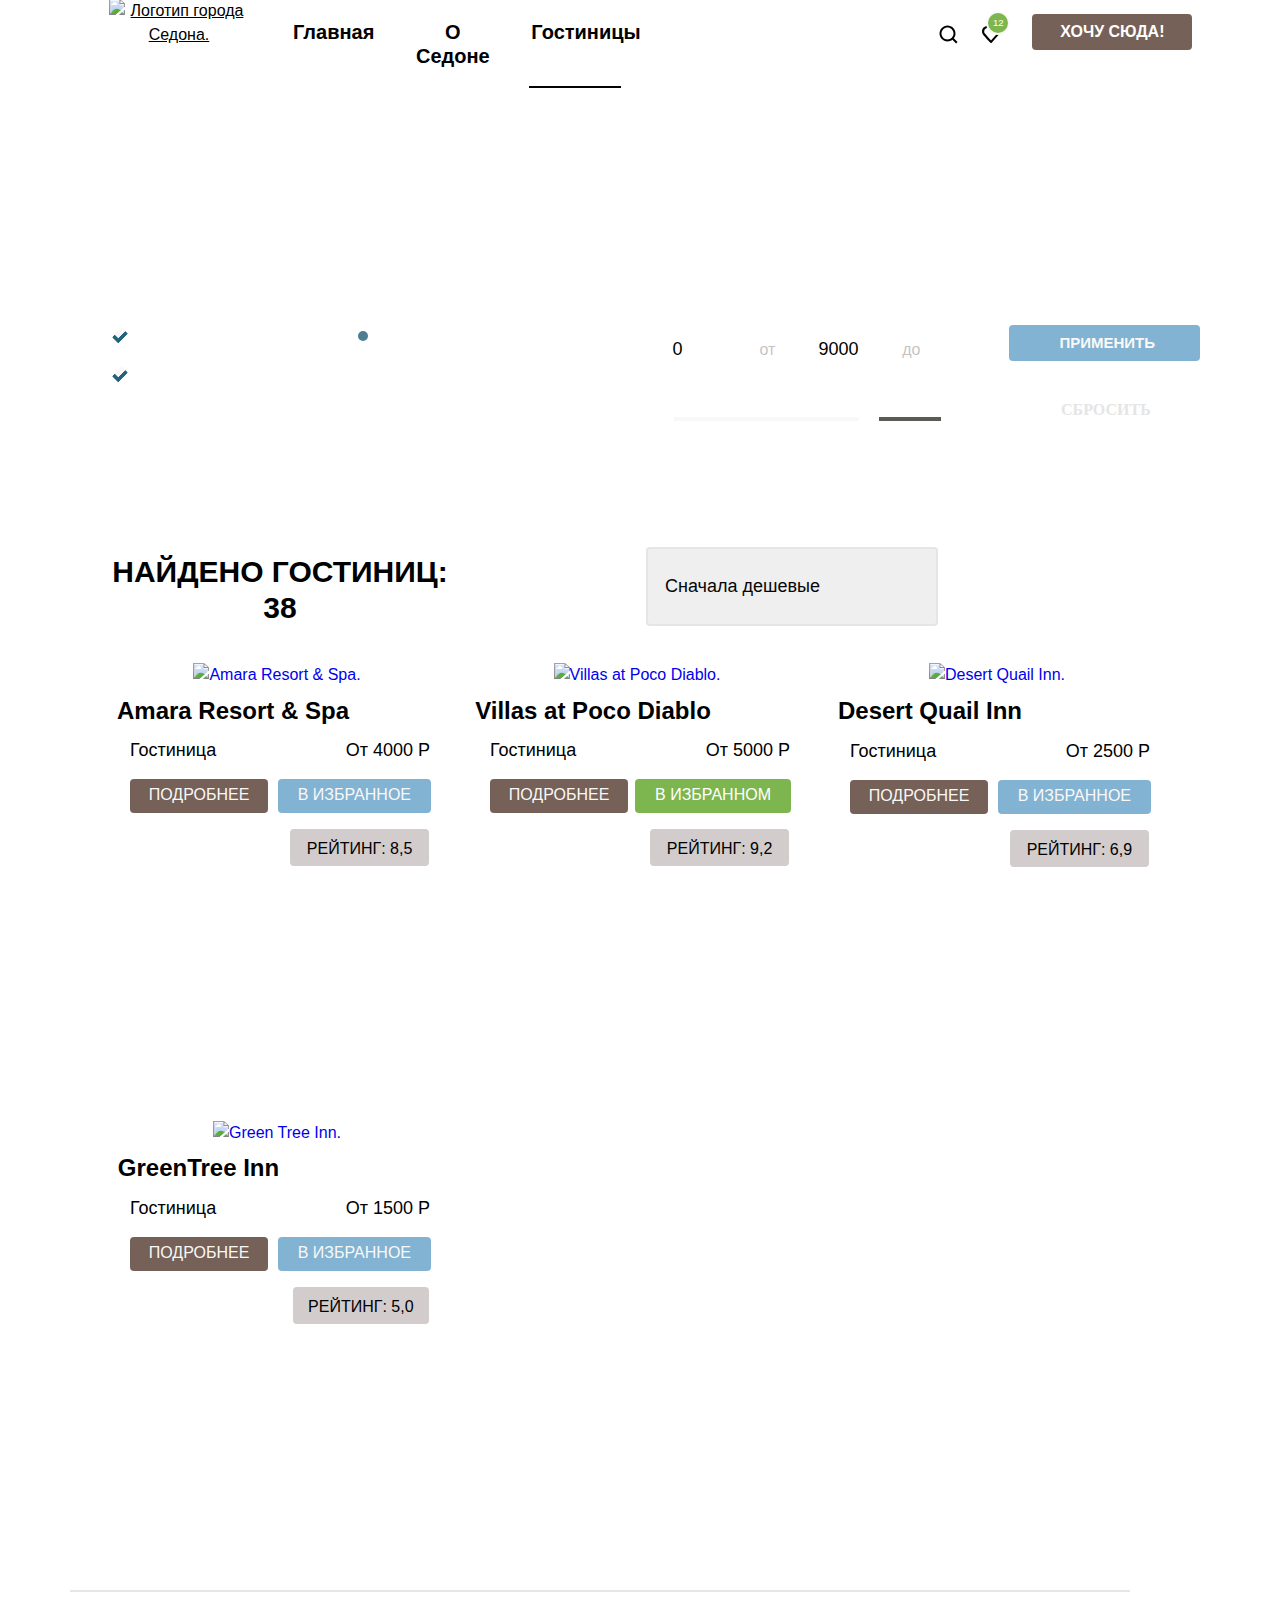
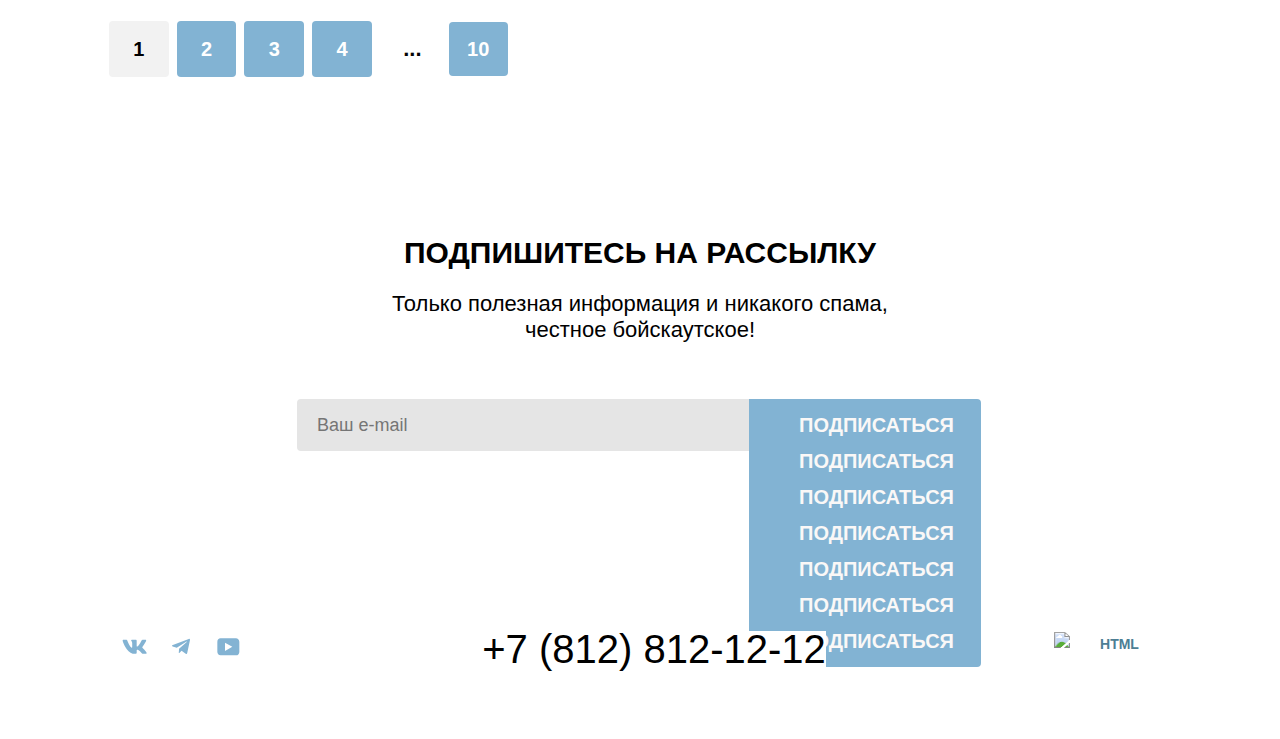
==== catalog.html @ 2976d80e "Task 10" ====
<!DOCTYPE html>
<html lang="ru">

  <head>
    <meta charset="utf-8">
    <title>SEDONA-Каталог</title>
    <link rel="stylesheet" href="styles/styles.css">
    <link rel="icon" href="favicon.ico"type="image/png" href="./images/favicon.png">
     </head>
  <body>

    <div class="pade-container">
      <header class="page-header">
        <div class="pade-header-container">

       <nav class="navigation">
        <a class = "navigation-logo" href="index.html">
        <img class="logo" src="./images/logo-city.svg" width="140" height="70" alt="Логотип города Седона.">
      </a>

        <ul class="navigation-list">
          <li class="navigation-item">
            <a class="navigation-link" href="index.html">Главная</a>
          </li>

          <li class="navigation-item">
            <a class="navigation-link" href="#"> О Седоне</a>
          </li>

          <li class="navigation-item">
            <a class="navigation-link navigation-link-inner" href="#">Гостиницы</a>
          </li>
        </ul>


        <ul class="navigation-bloсk">
          <li class="navigation-bloсk-item">
              <a class="navigation-bloсk-link" href="#">
              <svg aria-hidden="true" focusable="false" width="19" height="19" viewBox="0 0 19 19" fill="none" xmlns="http://www.w3.org/2000/svg">
                <path d="M18.5 17.0083L14.8 13.3287C15.8 12.0359 16.5 10.3453 16.5 8.4558C16.5 4.08011 12.9 0.5 8.5 0.5C4.1 0.5 0.5 4.17956 0.5 8.55525C0.5 12.9309 4.1 16.511 8.5 16.511C10.3 16.511 12 15.9144 13.4 14.8204L17.1 18.5L18.5 17.0083ZM8.5 14.5221C5.2 14.5221 2.5 11.837 2.5 8.55525C2.5 5.27348 5.2 2.5884 8.5 2.5884C11.8 2.5884 14.5 5.27348 14.5 8.55525C14.5 11.837 11.8 14.5221 8.5 14.5221Z" fill="black"/>
                </svg>
              <span class="visually-hidden">Поиск </span>
            </a>
          </li>
            <li class="navigation-bloсk-item">
              <a class="navigation-bloсk-link-i" href="#">
                <svg aria-hidden="true" focusable="false" id="icon-clock-view" width="20" height="20" viewBox="0 0 20 20" fill="none" xmlns="http://www.w3.org/2000/svg">
                  <path d="M9.9 19C9.6 19 9.3 18.9 9.1 18.6C3.7 12.5 2.4 11.1 2.1 10.7C1.4 9.8 1 8.6 1 7.4C1 4.4 3.4 2 6.5 2C7.8 2 9 2.5 10 3.3C11 2.5 12.3 2 13.5 2C16.5 2 19 4.4 19 7.4C19 8.7 18.5 9.9 17.7 10.8L10.7 18.7C10.5 18.9 10.3 19 9.9 19ZM3.9 9.5C4.2 9.9 7.4 13.5 10 16.4L16.2 9.4C16.7 8.9 16.9 8.2 16.9 7.4C16.9 5.6 15.4 4.1 13.6 4.1C12.6 4.1 11.6 4.6 10.9 5.4C10.6 5.7 10.3 5.8 10 5.8C9.7 5.8 9.4 5.6 9.2 5.4C8.5 4.6 7.5 4.1 6.5 4.1C4.7 4.1 3.2 5.6 3.2 7.4C3.1 8.3 3.5 9 3.9 9.5C3.8 9.5 3.8 9.5 3.9 9.5Z" fill="black"/>
                  </svg>
                <span class="visually-hidden">Избранное</span>
                <span class="notification-badge">12</span>
              </a>
            </li>
          </ul>

        <button class="navigation-button" type ="submit"> Хочу сюда!</button>
      </nav>

      </div>

    </header>


    <main class="main-container main-inner">
      <div class="main-inner-header">
        <h1 class="inner-header-title">Гостиницы Седоны</h1>


         <div class="breadcrumbs-item">
            <a class="home-link" href="index.html">
            <span class="visually-hidden">Главная</span>
          </a>
              <span class="breadcrumbs-link breadcrumbs-arrow-link">Гостиницы</span>

        </div>


      <section class="hotels-products" data-test="hotels-products">

        <h2 class="visually-hidden" hidden>Фильтры</h2>
        <form class="hotels-flters" action="https://echo.htmlacademy.ru/" method="get">
        </form>

        <fieldset class="hotels-filter-group">

          <legend class="hotels-filter-title">Инфраструктура:</legend>
          <ul class="hotels-filter-list">
            <li class="hotels-filter-item">
              <label class="control-b">
                <input checked class="visually-hidden control-input" type="checkbox" name="pool" >
                <span class="control-mark"></span>
                <span class="control-label">Бассейн </span>
              </label>
            </li>

            <li class="hotels-flters-item">
              <label class="control">
                <input checked class="visually-hidden control-input" type="checkbox" name="parking">
                <span class="control-mark"></span>
                <span class="control-label">Парковка </span>
              </label>
            </li>

            <li class="hotels-flters-item">
              <label class="control-i">
                <input class="visually-hidden control-input" type="checkbox" name="wi-fi">
                <span class="control-mark"></span>
                <span class="control-label">Wi-Fi</span>
              </label>
            </li>
          </ul>
        </fieldset>


      <fieldset class="hotels-filter-group">
        <legend class="hotels-filter-title-h">Тип Жилья:</legend>

        <ul class="hotels-filter-list-i">
          <li class="hotels-flters-item">
            <label class="control-radio-i">
              <input checked class="visually-hidden control-input" type="radio" name="hotels-type" value="hotel">
              <span class="control-mark-radio"></span>
              <span class="control-label">Гостиница</span>

                </label>
          </li>

          <li class="hotels-filter-item">
            <label class="control-radio">
              <input class="visually-hidden control-input" type="radio" name="hotels-type" value="motel" >
              <span class="control-mark-radio"></span>
              <span class="control-label">Мотель </span>
            </label>
          </li>
          <li class="hotels-filter-item">
            <label class="control-radio-b">
              <input class="visually-hidden control-input" type="radio" name="hotels-type" value="apartments">
              <span class="control-mark-radio"></span>
              <span class="control-label"> Апартаменты </span>

              </label>
          </li>
          </ul>
        </fieldset>

      <fieldset class="hotels-filter-group-c">
        <legend class="hotels-filter-title-c">Стоимость, Р:</legend>


        <div class="range">
          <div class="range-wrapper-inputs">
          <label class="catalog-filter-label">
            <span class="range-input-lable-min">от</span>
            <input class="range-input range-input-min" type="number" value="0" name="min-price">
        </label>

        <label class="catalog-filter-label">
          <span class="range-input-lable-max">до</span>
          <input class="range-input range-input-max" type="number" value="9000" name="max-price">
        </label>
         </div>

         <div class="range-scale">
          <div class="range-bar" style="left: 0; width: 226px;">

            <button class="range-toggle toggle-min" type="button">
            <span class="visually-hidden ">Изменить минимальную стоимость</span>
          </button>
          <button class="range-toggle toggle-max" type="button">
            <span class="visually-hidden ">Изменить максимальную стоимость</span>

          </button>
          <div class="range-bar-crey" style="left: 188px; width: 62px;">
        </div>
        </div>
      </div>
        </div>
      </fieldset>


    <div class="hotels-filter-button">

      <button class="button-hover" type="submit">ПРИМЕНИТЬ</button>
      <button class="button-all" type="submit">СБРОСИТЬ</button>
    </div>

    </section>
  </div >



      <div class="grid-container">
    <section>
      <h2 class="visually-hidden">Список гостиниц Седоны</h2>
      <p class="search-hotel-couht">НАЙДЕНО ГОСТИНИЦ: 38</p>
  </section>



       <div class="sorting-container">
      <select class="select-control" aria-label="Сортировка">
        <option value="popular">Сначала популярные</option>
        <option value="cheap" selected > Сначала дешевые</option>
        <option value="expensive">Сначала дорогие</option>
      </select>
    </div>



  <ul class="view-buttons">
   <li class="view-button-item-current">
      <a class="view-button view-button-current" href="#">
        <span class="visually-hidden">Показать плиткой</span>
      </a>
    </li>
      <li class="view-button-item-card">
        <a class="view-button view-button-card" href="#">
          <span class="visually-hidden">Показать карточками</span>
        </a>
      </li>
      <li class="view-button-item-list">
      <a class="view-button view-button-list" href="#">
        <span class="visually-hidden">Показать список</span>
      </a>
      </li>
    </ul >
  </div>





    <div  class="hotels-container">

    <ul class="hotels-list">
            <li class="hotels-item">

              <a class="hotels-card-link" href="#">
            <img class="hotels-card-image" src="./images/hotel-1.jpg" alt="Amara Resort & Spa." height="212" width="300">
            <h3 class="hotels-card-title"> Amara Resort & Spa</h3>
          </a>

          <div class="card">
              <div class="hotels-card-discription">Гостиница</div >
          <div class="hotels-card-price"> От 4000 P</div>
        </div >

        <div class="car">
          <a class="hotels-card-button button" href="#">Подробнее</a >
          <a class="favorites-button button" href="#">В Избранное</a >
          </div >

            <div class="rating-top">
            <div class="rating-stars-four"></div>
          <div class="rating"> РЕЙТИНГ: 8,5</div>
        </div >
        </li>

        <li class ="hotels-item">
          <a class="hotels-card-link" href="#">
            <img class="hotels-card-image" src="./images/hotel-2.jpg" alt="Villas at Poco Diablo." height="212" width="300">
            <h3 class="hotels-card-title">Villas at Poco Diablo</h3>
          </a>
          <div class="card">
          <div class="hotels-card-discription">Гостиница</div >
          <div  class="hotels-card-price">От 5000 P</div >
          </div >
          <div class="car">
            <a class="hotels-card-button button" href="#">Подробнее</a >
          <a class="favorites-button-top button" href="#">В Избранном</a >
          </div >
          <div class="rating-top">
            <div class="rating-stars-four"></div>
          <div class="rating">РЕЙТИНГ: 9,2</div>
        </div >
        </li>


        <li class ="hotels-item">
          <a class="hotels-card-link" href="#">
            <img class="hotels-card-image" src="./images/hotel-3.jpg" alt="Desert Quail Inn." height="212" width="300">
            <h3 class="hotels-card-title-i">Desert Quail Inn</h3>
          </a>
          <div class="card">
          <div class="hotels-card-discription">Гостиница</div>
          <div  class="hotels-card-price">От 2500 P</div >
          </div >
          <div class="car">
            <a class="hotels-card-button button" href="#">Подробнее</a >
          <a class="favorites-button button" href="#">В Избранное</a >
          </div >
            <div class="rating-top">
            <div class="rating-stars-three"></div>
            <div class="rating">РЕЙТИНГ: 6,9</div>
          </div >
        </li>



        <li class ="hotels-item">
          <a class="hotels-card-link" href="#">
            <img class="hotels-card-image" src="./images/hotel-4.jpg" alt="Green Tree Inn." height="212" width="300">
            <h3 class="hotels-card-title-b">GreenTree Inn</h3>
          </a>
          <div class="card">
         <div class="hotels-card-discription">Гостиница</div>
          <div  class="hotels-card-price">От 1500 P</div >
          </div>
          <div class="car">
          <a class="hotels-card-button button" href="#">Подробнее</a >
          <a class="favorites-button button" href="#">В Избранное</a >
          </div >
            <div class="rating-top">
            <div class="rating-stars-two"></div>
          <div class="rating"> РЕЙТИНГ: 5,0</div>
        </div>
        </li>
      </ul>
    </div >

      <section class="pagination-container">
        <h3 class="visually-hidden" hidden>Нумерация страниц</h3>
      <ul class="pagination">
        <li class="pagination-item">
          <a class="pagination-link pagination-prev pagination-disabled">1
            <span class="visually-hidden">Первая страница</span>
          </a>
          </li>


        <li class="pagination-item">
          <a class="pagination-link" href="#"> 2
          <span class="visually-hidden">Вторая страница</span>
        </a>
        </li>
        <li class="pagination-item">
          <a class="pagination-link" href="#">3
          <span class="visually-hidden">Третья страница</span>
        </a>
        </li>
        <li class="pagination-item">
          <a class="pagination-link" href="#">4
          <span class="visually-hidden">Четвертая страница</span>


        </a>
        </li>
        <li class="pagination-item">
          <a class="pagination-link-i" href="#">...</a>
          <span class="visually-hidden">Показать еще</span>
        </li>
        <li class="pagination-item">
          <a class="pagination-link-b" href="#"> 10
          <span class="visually-hidden">Десятая страница</span>
        </a>
        </li>

      </ul>
           </section>

    </main>

    <footer class="page-footer">
      <section class="following-i">
        <h2 class="following-title">ПОДПИШИТЕСЬ НА РАССЫЛКУ</h2>
        <p class="following-descrition">Только полезная информация и никакого спама,<br> честное бойскаутское!</p>
        <form class="following-from" action="https://echo.htmlacademy.ru/" method="post"></form>

    <div class="feedback">
      <span class="following-from-name">
      <label class="visually-hidden" for="user-email">Ваш e-mail</label>
      <input class="field" type= "text" id= "user-email" name="user-email" placeholder="Ваш e-mail">
      </span>
      <button class="button-submit" type="submit">ПОДПИСАТЬСЯ ПОДПИСАТЬСЯ ПОДПИСАТЬСЯ ПОДПИСАТЬСЯ ПОДПИСАТЬСЯ ПОДПИСАТЬСЯ ПОДПИСАТЬСЯ  </button>
    </div>

  </section>

<div class="page-footer-block">
    <section class="footer-social">
      <h2 class="visually-hidden">Социальные сети </h2>
      <ul class="footer-social-list">
        <li class="footer-social-item">
          <a class="footer-social-link footer-social-vk" href="#">
            <span class="visually-hidden">ВКонтакте</span>
            <svg aria-hidden="true" focusable="false" id="icon-wk" width="25" height="15" viewBox="0 0 25 15" fill="currenColor" xmlns="http://www.w3.org/2000/svg">
              <path fill-rule="evenodd" clip-rule="evenodd" d="M24.1164 1.80445C24.2824 1.25845 24.1164 0.856445 23.3214 0.856445H20.6964C20.0284 0.856445 19.7204 1.20345 19.5534 1.58645C19.5534 1.58645 18.2184 4.78245 16.3274 6.85845C15.7154 7.46045 15.4374 7.65145 15.1034 7.65145C14.9364 7.65145 14.6854 7.46045 14.6854 6.91345V1.80445C14.6854 1.14845 14.5014 0.856445 13.9454 0.856445H9.81738C9.40038 0.856445 9.14938 1.16045 9.14938 1.44945C9.14938 2.07045 10.0954 2.21445 10.1924 3.96245V7.76045C10.1924 8.59345 10.0394 8.74444 9.70538 8.74444C8.81538 8.74444 6.65038 5.53345 5.36538 1.85945C5.11638 1.14445 4.86438 0.856445 4.19338 0.856445H1.56638C0.816382 0.856445 0.666382 1.20345 0.666382 1.58645C0.666382 2.26845 1.55638 5.65645 4.81138 10.1374C6.98138 13.1974 10.0364 14.8564 12.8194 14.8564C14.4884 14.8564 14.6944 14.4884 14.6944 13.8534V11.5404C14.6944 10.8034 14.8524 10.6564 15.3814 10.6564C15.7714 10.6564 16.4384 10.8484 17.9964 12.3234C19.7764 14.0724 20.0694 14.8564 21.0714 14.8564H23.6964C24.4464 14.8564 24.8224 14.4884 24.6064 13.7604C24.3684 13.0364 23.5184 11.9854 22.3914 10.7384C21.7794 10.0284 20.8614 9.26345 20.5824 8.88045C20.1934 8.38945 20.3044 8.17044 20.5824 7.73345C20.5824 7.73345 23.7824 3.30745 24.1154 1.80445H24.1164Z" fill="currentColor"/>
              </svg>
          </a>
        </li>

        <li class="footer-social-item">
          <a class="footer-social-link footer-social-tm" href="#">
            <span class="visually-hidden">Телеграмм</span>
            <svg aria-hidden="true" focusable="false" id="icon-tm" width="18" height="17" viewBox="0 0 18 17" fill="currenColor" xmlns="http://www.w3.org/2000/svg">
              <path d="M16.785 0.955705L0.840489 7.1042C-0.247661 7.54126 -0.241365 8.14828 0.640845 8.41897L4.73445 9.69597L14.2058 3.72014C14.6537 3.44766 15.0629 3.59424 14.7265 3.89281L7.05283 10.8183H7.05103L7.05283 10.8192L6.77045 15.0387C7.18413 15.0387 7.36669 14.8489 7.59871 14.625L9.58705 12.6915L13.7229 15.7464C14.4855 16.1664 15.0332 15.9506 15.2229 15.0405L17.9379 2.2453C18.2158 1.13107 17.5126 0.626562 16.785 0.955705Z" fill="currentColor"/>
              </svg>
         </a>
        </li>
        <li class="footer-social-item">
        <a class="footer-social-link footer-social-youtube" href="#">
          <span class="visually-hidden">Ютуб</span>
          <svg aria-hidden="true" focusable= "false" id="icon-youtube"  width="48" height="41" viewBox="0 0 48 41" fill="currenColor" xmlns="http://www.w3.org/2000/svg">
            <path d="M31.9402 12.3564H16.5074C14.6467 12.3564 13.3333 13.9502 13.3333 15.7564V25.8502C13.3333 27.7627 14.6467 29.3564 16.5074 29.3564H32.1591C33.8009 29.3564 35.3333 27.7627 35.3333 25.9564V15.7564C35.1143 13.9502 33.8009 12.3564 31.9402 12.3564ZM20.9949 24.8939V16.8189L28.3283 20.8564L20.9949 24.8939Z" fill="currentColor"/>
            </svg>
        </a>
        </li>
      </ul>
    </section>

    <section class="footer-contacts">
      <h2 class="visually-hidden">Контакты</h2>
      <a class="footer-contacts-phone" href="tel:+78128121212"> +7 (812) 812-12-12</a>
    </section>

    <section class="footer-link">
      <h2 class="visually-hidden">Сcылка на академию</h2>
      <img class="logo-academy" src= "./images/logo.svg" width="115" height="33" alt="HTML академия.">
    </section>
  </div>
  </footer>
</div>
  </body>
</html>
---- styles/styles.css ----
@font-face {
  font-family: "PT Sans";
  font-style: normal;
  font-weight: 400;
  src: url("../fonts/ptsans-400.woff2") format("woff2");
  font-display: swap;
}

@font-face {
  font-family: "PT Sans";
  font-style: normal;
  font-weight: 700;
  src: url("../fonts/ptsans-700.woff2") format("woff2");
  font-display: swap;

}

html {
  height: 100%;
}


html {
  box-sizing: content-box;
}

body {
  margin: 0;

  font-family: "PT Sans", sans-serif;
  font-size: 16px;
  line-height: 24px;
  color: #242424;
  text-align: center;
}


.pade-container {
  margin: 0 auto;
  display: flex;
  width: 1200px;
  min-height: 100%;
  font-family: "PT Sans", sans-serif;
  font-size: 16px;
  color: #000000;
  background-color: #ffffff;
  flex-wrap: wrap;
  flex-direction: column;
}


.button {
  font-family: inherit;
  font-size: 16px;
  line-height: 16px;
  font-weight: 400;
  text-align: center;
  color: #ffffff;
  text-decoration: none;
  text-transform: uppercase;
}

.navigation-button {

  border: none;
  border-radius: 4px;
  color: #ffffff;
  background-color: rgba(117, 97, 87, 1);
  width: 160px;
 height: fit-content;
  text-transform: uppercase;
  margin-left: -35px;
  line-height: 20px;
  font-size: 16px;
  font-family: "PT Sans", sans-serif;
  font-weight: 700;
  margin-top: 14px;
  margin-bottom: 18px;
  min-height: 36px;
}

.navigation-button:focus,
.navigation-button:hover {
  background-color: rgba(97, 80, 72, 1);
}

.navigation-button:active {
  outline: 2px solid rgba(117, 97, 87, 1);
  background-color: rgb(240, 243, 245);
}

.navigation-button:disabled {
  outline: 2px solid rgba(229, 229, 229, 1);
  background-color: rgb(240, 243, 245);
}



.view-button-item-current {

  background-image: url("../images/view.svg");
  width: 48px;
  min-height: 48px;
  color: #000000;
  background-color: #ffffff;
  background-repeat: no-repeat;
  list-style-type: none;

}

.navigation-logo {

  margin-left: 44px;
  margin-right: 27px;

}

.navigation-bloсk-link {

  margin-right: 25px;

}





.view-button-item-card {

  background-image: url("../images/view-1.svg");
  width: 48px;
  min-height: 48px;
  color: #000000;
  background-color: #ffffff;
  background-repeat: no-repeat;
  list-style-type: none;
}

.view-button-item-list {

  background-image: url("../images/view-2.svg");
  width: 48px;
  min-height: 48px;
  color: #000000;
  background-color: #ffffff;
  background-repeat: no-repeat;
  list-style-type: none;
}
.hotels-container {
  margin-left: 67px;
  min-width: 1060px;
  justify-content: flex-start;
  list-style-type: none;
  margin-top: 47px;
}

.hotels-card-title{
  margin-left: -88px;
  margin-top: 10px;
  margin-bottom: 15px;
  font-size: 24px;
  line-height: 28px;
  color: black;
  text-decoration: none;


}
.hotels-card-title-i{
  margin-left: -134px;
  margin-top: 10px;
  margin-bottom: 16px;
  font-size: 24px;
  line-height: 28px;
  color: black;
  text-decoration: none;


}
.hotels-card-title-b{
  margin-left: -157px;
  margin-top: 9px;
  margin-bottom: 16px;
  font-size: 24px;
  line-height: 28px;
  color: black;
  text-decoration: none;


}


.grid-container {


  display: grid;
  grid-template-columns: 338px 292px 48px 48px 48px;
  gap: 117px;
  list-style-type: none;
  width: 1200px;
  min-height: 49px;
  margin-bottom: -10px;

  margin-left: 74px;
}


.view-buttons {
  display: flex;
  width: 160px;
  gap: 8px;
  flex-wrap: wrap;
  margin-top: -22px;
  margin-left: -10px;
}


.search-hotel-couht {
  margin: 0;
}



.visually-hidden {

  position: absolute;
  width: 1px;
  height: 1px;
  margin: -1px;
  border: 0;
  padding: 0;
  white-space: nowrap;
  clip-path: inset (100%);
  clip: rect(0 0 0 0);
  overflow: hidden;
}

.page-header {
  color: #000000;
  background-color: #ffffff;
  display: flex;
  min-height: 64px;


}

.navigation {
  display: flex;
  width: 1200px;


}

.navigation a {
  display: flex;

  color: #000000;
  z-index: 2;

}

.navigation-list {
  display: flex;
  flex-wrap: wrap;
  margin: 0;
  padding: 0;
  justify-content: space-between;
  list-style-type: none;
  min-width: 340px;
margin-left: 2px;
  line-height: 24px;
  font-size: 20px;
  font-family: "PT Sans Narrow", sans-serif;
  font-weight: 700;
}


.navigation-link {
  text-decoration: none;
  font-weight: 700px;
  text-align: center;
  padding: 20px 16px;
}



.navigation-link:hover {
  background-color: #ffffff;

}


.navigation-link:focus {
  box-shadow: #ffffff;
  outline: none;
}



.navigation-item {

  position: relative;
  max-width: 125px;
}

.navigation-bloсk-link-i {
  padding-left: 64px;

}



.navigation-link-сurrent::after {

  content: "";
  position: absolute;
  left: 16px;
  width: 68px;
  bottom: 2px;
  min-height:  2px;
  background-color: #040404;

}
.navigation-link-inner::after {

  content: "";
  position: absolute;
  left: 14px;
  width: 92px;
  bottom: 0;
  min-height: 2px;
  background-color: #040404;

}


.navigation-bloсk-item {
  position: relative;
}

.navigation-bloсk {
  position: relative;
  width: 268px;
  display: flex;
  flex-wrap: wrap;
  justify-content: flex-end;
  margin-left: 119px;
  margin-top:25px;
  list-style-type: none;
}

.notification-badge {
  display: inline-block;
  width: 20px;
  min-height: 20px;
  line-height: 20px;
  text-align: center;
  border-radius: 50%;
  border: 2px solid rgb(250, 249, 249);
  background-color: rgba(125, 181, 79, 1);
  color: #ffffff;
  text-decoration: none;
  font-size: 0.6em;
  position: absolute;
  top: -14px;
  left: 3px;
  height:fit-content;
}



.logo {
  display: block;
  margin: -1px;
  margin-left: 25px;
}

.logo-text {
  position: absolute;
  top: 49px;
  left: 50%;
  transform: translateX(-50%);

}

.main-container {
  flex-grow: 1;
  width: 1200px;
  }


.main-inner {
  color: #000000;
  background-color: #ffffff;
  /*background-image: url("./images/index-background.jpg");*/
  background-size: 100% auto;
  /* ЧТОБЫ НЕ ИСКАЖАЛАСЬ КАРТИНКА */
  background-repeat: no-repeat;
  /* ОТКЛЮЧИМ ЗАПОЛНЕНИЕ ВСЕГО ПРОСТРАНСТВА КАРТИНКОЙ */
  /*text-align: center;
  /* ЦЕНТРИРУЕМ ТЕКСТ */
}

.hero-welcome {
  width: 1200px;
  min-height: 485px;
  margin: 0 auto;
  background-image: url("../images/index-background.jpg");
  position: relative;
  background-repeat: no-repeat;
  background-color: #8ac8e2;
  margin-top: -3px;
}

.hero-welcome-tittle {
  width: 620px;
  text-align: center;
  margin: 0 auto;
  padding-top: 42px;
  padding-bottom: 88px;
  line-height: 36px;
  font-size: 20px;
margin-left: 290px;

}

.home {
  font-family: "PT Sans", sans-serif;
  font-size: 22px;
  font-weight: 400;
  line-height: 26px;
  margin: 0 -40px;
  padding: 0;
  width: 700px;
}




.hero-welcome::after {

  position: absolute;
  content: "";
  width: 100%;
  min-height: 58px;
  left: 0;
  bottom: -1px;
  z-index: 1;
  background-image: url("../images/triangels.svg");
  background-repeat: no-repeat;
}


.advantages-item-square::after {

  position: relative;
  content: "";
  width: 100%;
  min-height: 57px;
  left: 83px;
  bottom: 94px;
  z-index: 1;
  background-image: url("../images/rectangle.svg");
  background-repeat: no-repeat;
}
.advantages-item-road::after {

  position: relative;
  content: "";
  width: 100%;
  min-height: 57px;
  left: 87px;
  bottom: 93px;
  z-index: 1;
  background-image: url("../images/rectangle.svg");
  background-repeat: no-repeat;
}

.advantages-item-tourist::after {

  position: relative;
  content: "";
  width: 100%;
  min-height: 57px;
  left: 87px;
  bottom: 93px;
  z-index: 1;
  background-image: url("../images/rectangle.svg");
  background-repeat: no-repeat;
}







.advantages-item-town::after {

  position: relative;
  content: "";
  width: 100%;
  min-height: 57px;
  left: 87px;
  bottom: 115px;
  z-index: 1;
  background-image: url("../images/rectangle-i.svg");
  background-repeat: no-repeat;
}

.advantages-item-box-photo::after {

  position: relative;
  content: "";
  width: 100%;
  min-height: 57px;
  left: 87px;
  bottom: 113px;
  z-index: 1;
  background-image: url("../images/rectangle-i.svg");
  background-repeat: no-repeat;
}

#icon-clock-view {
  transform: translate(-66px, -1px);

}

.advantages-title{
font-size: 24px;
line-height: 28px;
margin-bottom: 24px;
    margin-left: 1px;

}

.advantages-title-i{
  font-size: 24px;
  line-height: 28px;
  margin-bottom: 24px;
      margin-left: -3px;

  }

.advantages-discription{
  font-size: 18px;
  line-height: 21px;
  font-family: "PT Sans", sans-serif;
  font-weight: 400;
margin-top: 19px;
  }

  .advantages-discription-s{
    font-size: 18px;
    line-height: 21px;
    font-family: "PT Sans", sans-serif;
    font-weight: 400;
    margin-top: 38px;
    margin-left: -1px;
    }

    .advantages-discription-i{
      font-size: 18px;
      line-height: 21px;
      font-family: "PT Sans", sans-serif;
      font-weight: 400;
      margin-top: 38px;
      margin-left: 2px;
      }


.infrastructure-list {
  display: flex;
  justify-content: space-between;
  color: #000000;
  background-color: rgba(131, 179, 211, 0.12);
  text-align: center;
  margin: 0;
  padding: 0;
  margin-top:-6px;
  min-height: 385px;
}

.infrastructure-item-housing {
  background-image: url("../images/advantage-icon-housing.svg");
  background-position-x: 50%;
  background-position-y: 25%;
  width: 230px;
  min-height: 200px;
  text-align: center;
  background-repeat: no-repeat;
  padding: 66px 85px;
  list-style-type: none;
}

.infrastructure-item-meal {
  background-image: url("../images/advantage-icon-meal.svg");
  background-position-x: 50%;
  background-position-y: 25%;
  width: 230px;
  min-height: 200px;
  text-align: center;
  color: #000000;
  background-color: #ffffff;
  background-repeat: no-repeat;
  padding: 66px 85px;
  list-style-type: none;

}

.infrastructure-item-gifts {
  background-image: url("../images/advantage-icon-gifts.svg");
  background-position-x: 50%;
  background-position-y: 25%;
  width: 230px;
  min-height: 200px;
  text-align: center;
  background-repeat: no-repeat;
  padding: 66px 85px;
  list-style-type: none;

}

.infrastructure {
  padding-top: 30px;
  padding-bottom: 46px;
  margin: 0 auto;
  text-align: center;
}



.infrastructure-title-meal,
.infrastructure-title-housing {
  padding-top: 93px;
  font-family: "PT Sans", sans-serif;
  font-weight: 700;
  line-height: 28px;
  font-size: 24px;
  margin-left: -1px;
}

.infrastructure-title-gifts{

  font-family: "PT Sans", sans-serif;
  font-weight: 700;
  line-height: 28px;
  font-size: 24px;
  padding-top: 92px;
  margin-left: -1px;
}




.advantages-item-wide {

  display: flex;
  text-align: center;
  font-family: "PT Sans", sans-serif;
  font-weight: 700;
  line-height: 28px;
  font-size: 24px;

}

.advantages-item-attractions {
  display: flex;
  text-align: center;
  margin: 0;
  padding: 0;
  min-height: 385px;
}


.advantages-item {
  display: flex;
  margin-top: -59px;

}




/* List */
/* преимущества */
/*.advantages-list {

  text-align: center;
  display: flex;
  justify-content: space-between;
  margin: 0;
  padding: 0;
}*/

/* Index columns */
.index-columns {
  color: #242424;
  background-color: #ffffff;
  background-image: url("../images/bg-noisy.png");
}

.contacts {
  font-weight: 700;
}

.advantages-image {
  min-height: 100%;
}





.advantages-item-wide-town{

  display: flex;
  color: #ffffff;
  background-color: rgba(131, 179, 211, 1);
  flex-direction: column;
  text-align: center;
  width: 230px;
  min-height: 200px;
  justify-content: center;
  padding-top: 67px;
  padding-right: 87px;
  padding-left: 82px;
  padding-bottom: 14px;

}


.advantages-item-box {
  display: flex;
  color: #ffffff;
  background-color: rgba(131, 179, 211, 1);
  flex-direction: column;
  text-align: center;
  width: 230px;
  min-height: 200px;
  justify-content: center;
  padding-top: 66px;
  padding-right: 85px;
  padding-left: 85px;
  padding-bottom: 14px;
}


.advantages-item-square,
.advantages-item-tourist {

  width: 230px;
  min-height: 200px;
  color: #000000;
  background-color: rgba(131, 179, 211, 0.12);
  flex-direction: column;
  padding: 92.5px 85px;
  margin: 0;
}

.advantages-item-road {

  width: 230px;
  min-height: 200px;
  color: #000000;
  background-color: rgba(131, 179, 211, 0.2);
  text-align: center;
  flex-direction: column;
  padding: 92.5px 85px;
  margin: 0;
}




.advantages-title-block {

  font-family: "PT Sans", sans-serif;
  font-size: 24px;
  line-height: 28px;
  text-transform: uppercase;
  width: 230px;
  min-height: 77px;
  align-self: center;
margin-top: 17px;

}

.infrastructures-title{

  font-family: "PT Sans", sans-serif;
  font-size: 30px;
  line-height: 36px;
   font-weight: 700;
}
.infrastructure-discription{

  font-family: "PT Sans", sans-serif;
  font-size: 18px;
  line-height: 21px;
   font-weight: 400;
   padding-top: 5px;
   margin-left: -4px;
}

.infrastructure-discription-i{

  font-family: "PT Sans", sans-serif;
  font-size: 22px;
  line-height: 26px;
   font-weight: 400;
   margin-top: -10px;
   margin-bottom: 25px;
}

.following-descrition{
  font-family: "PT Sans", sans-serif;
  font-size: 22px;
  line-height: 26px;
   font-weight: 400;
}

.following-descrition-i{

  font-family: "PT Sans", sans-serif;
  font-size: 22px;
  line-height: 26px;
   font-weight: 400;
   color: rgb(250, 248, 247);
}


#user-email{

  font-family: "PT Sans", sans-serif;
  font-size: 18px;
  line-height: 24px;
   font-weight: 400;
   border-radius: 4px;
}



.search-wrapper {
  width: 592px;
  margin: 0 auto;
  text-align: center;
  padding-top: 96px;
  padding-bottom: 96px;
  padding-left: 304px;
  padding-right: 304px;

}


.search-title {
  font-size: 30px;
  line-height: 36px;
  font-weight: 700;
  font-family: "PT Sans", sans-serif;
  margin-top: -3px;
}

.search-discription {
  font-size: 22px;
  line-height: 26px;
  font-weight: 400;
  font-family: "PT Sans", sans-serif;
  margin-top: -4px;
  margin-left: -4px;
margin-bottom: 61px;

}





/* кнопка поиск гостиницы */
.search-button {
  text-decoration: none;
  font-size: 20px;
  line-height: 36px;
  font-weight: 700;
  padding: 12px 50px;
  border-radius: 4px;
  color: rgba(229, 229, 229, 1);
  background-color: rgba(117, 97, 87, 1);
  text-align: center;
}

.search-button:hover,
.search-button:focus {

  background-color: rgba(97, 80, 72, 1);
  color: rgb(250, 248, 247);
}


.search-button:active {

  background-color: rgba(117, 97, 87, 1);
  color: rgb(250, 248, 247);
}

.search-button:disabled {

  background-color: rgba(229, 229, 229, 1);
  color: rgb(250, 248, 247);
}



.following {
  width: 1200px;
  min-height: 415px;
  background-image: url("../images/mask group.jpg");
  background-repeat: repeat;
  text-align: center;
  color: #000000;
  background-color: #8ac8e2;
margin-top: -17px;

}
.following-i{
  width: 1200px;
  min-height: 415px;

  background-repeat: repeat;
  text-align: center;
  color: #000000;
  background-color:  rgb(255, 255, 255, 1);

}

.hotels-card-link{
text-decoration: none;

}
.following-title {
  font-size: 30px;
  line-height: 36px;
  font-weight: 700;
  font-family: "PT Sans", sans-serif;
  text-transform: capitalize;
  padding-top: 128px;
  margin-bottom: -2px;
}

.following-title-i{
  font-size: 30px;
  line-height: 36px;
  font-weight: 700;
  font-family: "PT Sans", sans-serif;
  text-transform: capitalize;
  padding-top: 97px;
  margin-bottom: -2px;
  color: #ffffff;
}

.hotels-card-price{
  font-size: 18px;
    line-height: 21px;
    font-weight: 400;
    margin-bottom: 5px;

    margin-right: -23px;
}

.hotels-card-discription{
  font-size: 18px;
    line-height: 21px;
    font-weight: 400;
    margin-bottom: 5px;
    margin-left: 23px;

}
.feedback {
  max-height: 52px;
  justify-content: center;
  display: flex;
  text-align: center;
  font-size: 20px;
  line-height: 36px;
  font-weight: 700;
  text-transform: uppercase;
  margin-top: 56px;
  margin-left: -2px;

}

/* кнопка подписаться */
.button-submit {
  background-color: rgba(130, 179, 211, 1);
  color: rgb(250, 248, 247);
  text-align: center;
  font-size: 20px;
  line-height: 36px;
  font-weight: 700;
  border: none;
  padding: 8px 50px;
  text-decoration: none;
  width: 232px;
  float: right;
  font-family: "PT Sans", sans-serif;
  border-radius: 0 4px 4px 0;
  height: fit-content;
}

.button-submit:disabled {

  background-color: rgba(229, 229, 229, 1);
  color: rgb(250, 248, 247);
}

.button-submit:focus,
.button-submit:hover {

  background-color: rgba(104, 162, 202, 1);
  color: rgb(250, 248, 247);
}

.button-submit:active {

  background-color: rgba(130, 179, 211, 1);
  color: rgb(250, 248, 247);
}


/* кнопка применить */

.button-hover {
  background-color: rgba(130, 179, 211, 1);
  color: rgb(250, 248, 247);
  text-align: center;
  border-radius: 4px;
  border: none;
  text-decoration: none;
  width: 191px;
  min-height: 36px;
  font-size: 15px;
  line-height: 20px;
  font-weight: 600;
  margin-left: -44px;
  margin-top: 33px;
  padding: 8px 50px;
  height: fit-content;
}

.button-hover:focus,
.button-hover:hover {

  background-color: rgba(104, 162, 202, 1);
  color: rgb(250, 248, 247);
}

.button-hover:active {

  background-color: rgba(130, 179, 211, 1);
  color: rgb(250, 248, 247);
}

.button-hover:disabled {

  background-color: rgba(229, 229, 229, 1);
  color: rgb(250, 248, 247);
}



/* кнопка сбросить */
.button-all {
  background: unset;
  color: rgba(229, 229, 229, 1);
  text-align: center;
  border-radius: 4px;
  border: none;
  text-decoration: none;
  width: 191px;
  min-height: 36px;
  margin-top: 31px;
  font-size: 16px;
  line-height: 20px;
  font-weight: 700;
  margin-left: -43px;
  font-family: "PT Sans";
  height: fit-content;
}

.button-all:hover,
.button-all:focus {

  background-color: rgba(97, 80, 72, 1);
  color: rgb(250, 248, 247);
}


.button-all:active {

  background-color: rgba(117, 97, 87, 1);
  color: rgb(250, 248, 247);
}

.button-all:disabled {

  background-color: rgba(229, 229, 229, 1);
  color: rgb(250, 248, 247);
}

/* общий кнопки подробнее+избранное */
.car {
  display: flex;
  justify-content: space-between;
}


/* кнопка подробнее */
.hotels-card-button {

  border: none;
  border-radius: 4px;
  color: rgb(250, 248, 247);
  background-color: rgba(117, 97, 87, 1);
  min-height: 18px;
  width: 104px;
  text-align: center;
  text-transform: uppercase;
  align-items: center;
  margin-left: 23px;
  padding: 8px 17px;

}

.hotels-card-button:hover,
.hotels-card-button:focus {

  background-color: rgba(97, 80, 72, 1);
  color: rgb(250, 248, 247);
}


.hotels-card-button:active {

  background-color: rgba(117, 97, 87, 1);
  color: rgb(250, 248, 247);
}

.hotels-card-button:disabled {

  background-color: rgba(229, 229, 229, 1);
  color: rgb(250, 248, 247);
}


/* кнопка избранное */


.favorites-button {
  height: fit-content;
  border: none;
  border-radius: 4px;
  color: rgb(250, 248, 247);
  background-color: rgba(130, 179, 211, 1);
  min-height: 18px;
  text-align: center;
  text-transform: uppercase;
  margin-right: 16px;
  padding: 8px 20px;
  min-width: 104px;
}

.favorites-button:hover,
.favorites-button:focus {

  background-color: rgba(104, 162, 202, 1);
  color: rgb(250, 248, 247);
}


.favorites-button:active {

  background-color: rgba(130, 179, 211, 1);
  color: rgb(250, 248, 247);
}

.favorites-button:disabled {

  background-color: rgba(229, 229, 229, 1);
  color: rgb(250, 248, 247);
}

/* кнопка избранное зеленая*/
.favorites-button-top {

  border: none;
  border-radius: 4px;
  color: #ffffff;
  background-color: rgba(125, 181, 79, 1);
  min-height: 18px;
  text-align: center;
  text-transform: uppercase;
  margin: 0;
  padding: 8px 20px;
  min-width: 104px;
  margin-right: 16px;

}

.favorites-button-top:hover,
.favorites-button-top:focus {

  background-color: rgba(108, 158, 66, 1);
  color: rgb(250, 248, 247);
}


.favorites-button-top:active {

  background-color: rgba(125, 181, 79, 1);
  color: rgb(250, 248, 247);
}

.favorites-button-top:disabled {

  background-color: rgba(229, 229, 229, 1);
  color: rgb(250, 248, 247);
}

.following-from-name {
  min-height: 100%;
  width: 452px;


}

.following-from-name input {

  min-height: 100%;
  width: 452px;
  gap: 260px;
  color: #060606;
  background-color: #e5e5e5;
  border-style: none;
  padding: 0 20px;
}

.user-email {
  max-height: 52px;

}

.footer-link {
  display: flex;
  font-size: 14px;
  color: #4d7e94;
  float: right;
  margin-right:-69px;
  margin-left: 138px;
  margin-top: 11px;
  align-items: center;
  font-family: "PT Sans", sans-serif;
  font-weight: 700;
}

.page-footer-title {

  font-size: 20px;
  line-height: 28px;
  font-weight: 700;
  color: #38a0bf;
  text-transform: uppercase;

}

.footer-contacts {
  display: flex;
  text-align: center;
  align-items: center;
  margin: 0;
  padding: 0;
  font-size: 20px;
  line-height: 36px;
  font-weight: 400;
  font-family: "PT Sans", sans-serif;
margin-left:-4px;
}

input.range-input-min {
  font-family: "PT Sans", sans-serif;
  font-size: 18px;
  line-height: 24px;
   font-weight: 400;
 position: relative;
 border-radius: 4px 0 0 4px;
  }

  input.range-input-max {
    font-family: "PT Sans", sans-serif;
    font-size: 18px;
    line-height: 24px;
     font-weight: 400;
   position: relative;
   border-radius: 0 4px 4px 0;
    }

.page-footer-block {
  display: flex;
  width: 1060px;
  min-height: 50px;
  margin-top: 65px;
  margin-bottom: 40px;
  justify-content: space-between;
  align-items: center;
}


.page-footer-block-i {
  display: flex;
  width: 1060px;
  min-height: 50px;
  margin-top: 6px;
  margin-bottom: 40px;
  justify-content: space-between;
  align-items: center;
}

.footer-social {
  font-family: "PT Sans", sans-serif;
  color: #0b2b53;
  background-color: #ffffff;
  text-decoration: underline;
  text-transform: uppercase;
  margin: 0;
  padding-top: 33px;
  list-style-type: none;
}

.footer-contacts a {
  color:#000000;
  background-color: #ffffff;
  text-decoration: none;
  font-size: 40px;
  line-height: 36px;
  font-weight: 300;
  font-family: "PT Sans", sans-serif;
  margin-left: 148px;
  margin-top: 13px;
}

#icon-wk{
margin-left: 52px;
margin-top: 6px;
}
#icon-youtube{
  margin-left: 16px;
  margin-top: 6px;
  }
  #icon-tm{
    margin-left: 33px;
    margin-top: 6px;
    }

.footer-social-list {
  display: flex;
  flex-wrap: wrap;
  margin: 0;
  margin-bottom: 25px;

  list-style-type: none;
}

.footer-social-item {
  width: 56px;
  min-height: 44px;
  text-align: center;
  display: flex;
  align-items: center;
  justify-content: center
}

.footer-social-item:nth-child(3n) {
  margin-right: 0;
}

.footer-social-link {


  align-content: center;
  background-repeat: no-repeat;
  background-position: center;
  background-size: 16px 16px;
  color: rgba(131, 179, 211, 1);

}

.footer-social-link:hover {
  color: rgba(104, 162, 202, 1);
}

.footer-social-link:focus {
  color: rgba(104, 162, 202, 1);
}

.footer-social-link:active {
  color: rgba(104, 162, 202, 0.3);
}





.main-inner-header {
  background-image: url(../images/filters.jpeg);
  background-repeat: no-repeat;
height: fit-content;
  margin-bottom: 70px;
  background-size: cover;
  min-height: 412px;
}

.rating-stars-four {
  display: block;
  width: 203px;
  min-height: 37px;
  background-image: url("../images/star-4.svg");
  background-repeat: no-repeat;
}

.rating-stars-three {
  display: block;
  width: 202px;
  min-height: 37px;
  background-image: url("../images/star-3.svg");
  background-repeat: no-repeat;
}

.rating-stars-two {
  display: block;
  width: 187px;
  min-height: 37px;
  background-image: url("../images/star-2.svg");
  background-repeat: no-repeat;
  padding-left: 18px;
}




/* Breadcrumbs */
.breadcrumbs-item {
  color: #f9f5f5;
  list-style-type: none;
display: flex;
}

/* Link */
.breadcrumbs-link {
  color: inherit;
  padding-left: 29px;
  text-decoration: none;
}

/* Title */
.catalog-filter-title {
  font-size: 20px;
  line-height: 28px;
  font-weight: 700;
  color: #000000;
  text-transform: uppercase;
}

/* Label */
.control-label {
  font-weight: 400;
}

.sorting-container {
  display: flex;
  color: #000000;
  background-color: #ffffff;
}

/* Light */
.button-light {
  color: #242424;
  background-color: #ffffff;

}

.inner-header-title {
  display: flex;
  font-size: 60px;
  line-height: 78px;

  padding-top: 34px;
  padding-left: 69px;
  color: #ffffff;
  margin: auto;
  padding-bottom: 15px;
}


/*
.breadcrumbs-item:not(:last-child)::after {
  margin-left: 10px;
  margin-right: 10px;
  width: 8px;
  height: 11px;
  background-image: url("../images/arrow.svg");
  background-position: center;
  background-repeat: no-repeat;
  content: "";
}*/

.home-link {
  width: 12px;
  min-height: 12px;
  margin-left: 70px;
  margin-top: -3px;
  padding-left: 11px;
  background-image: url("../images/vectorhome.svg");
  background-size: contain;
  background-repeat: no-repeat;
  height: fit-content;

}

.breadcrumbs-arrow-link {
  width: 6px;
  height: 10px;
  background-image: url("../images/arrow.svg");
  background-size: contain;
  background-repeat: no-repeat;


}

.breadcrumbs-link {
  font-size: 16px;
  line-height: 21px;
  color: #ffffff;
  text-decoration: none;
  font-weight: 400;
  display: flex;
  align-items: center;
  padding-left: 17px;
  margin-top: -2px;

}


.hotels-filter-item {
  color: #ffffff;
}

.hotels-filter-title {
  color: #ffffff;
  text-decoration: none;
  display: flex;
  flex-direction: column;

  font-size: 20px;
  line-height: 24px;
  font-weight: 700;
  margin-left: 11px;

}
.hotels-filter-title-h{
  color: #ffffff;
  text-decoration: none;
  display: flex;
  flex-direction: column;

  font-size: 20px;
  line-height: 24px;
  font-weight: 700;
  margin-left: -18px;

}

.hotels-filter-title-c{
  color: #ffffff;
  text-decoration: none;
  display: flex;
  flex-direction: column;
   font-size: 20px;
  line-height: 24px;
  font-weight: 700;
  margin-left: -45px;
margin-bottom: 26px;
}

.hotels-filter-list {
  color: #ffffff;
  list-style-type: none;
  display: flex;
  flex-direction: column;
  align-items: flex-start;
  gap: 16px;
  padding-left: 0;
}

.hotels-filter-list-i {
  color: #ffffff;
  list-style-type: none;
  display: flex;
  flex-direction: column;

  gap: 14px;
}

.hotels-products {
  display: flex;
  width: 1200px;

  justify-content: flex-start;
  margin-top: 44px;
}

.hotels-card-choice {
  display: flex;
}

.rating-stars-list {
  display: flex;
}


.favorites {
  font-family: inherit;
  font-size: 16px;
  line-height: 16px;
  font-weight: 400;
  text-align: center;
  color: #ffffff;

}

.catalog-filter {
  width: 220px;
  margin-right: 20px;
}

.pagination-container {
  display: flex;
  padding: 15px;
  background-color: #ffffff;
  font-size: 20px;
  line-height: 36px;
}

.pagination {
  display: flex;
  margin: 0;
  padding: 0;
  list-style-type: none;
  margin-left: 54px;
  margin-top: 41px;

}

.pagination-item:not(:last-child) {
  margin-right: 8px;
}


.pagination-link {
  background-color: rgba(130, 179, 211, 1);
  color: #ffffff;
  width: 60px;
  min-height: 60px;
  text-decoration: none;
  padding: 17px 24.3px;
  box-sizing: border-box;
  line-height: 36px;
  font-weight: 700;
border-radius: 4px;
height: fit-content;
}
.pagination-link-i {

  color: #050505;
  width: 60px;
  min-height: 60px;
  text-decoration: none;
  padding: 17px 23.3px;
  box-sizing: border-box;
  line-height: 26px;
  font-size: 22px;
  font-weight: 700;
border-radius: 4px;
height: fit-content;

}

.pagination-link-b {

  background-color: rgba(130, 179, 211, 1);
  color: #ffffff;
  width: 60px;
  min-height: 60px;
  text-decoration: none;
  padding: 16px 18.3px;
  box-sizing: border-box;
  line-height: 36px;
  font-weight: 700;
border-radius: 4px;
margin-left: -4px;
height: fit-content;
}

.hotels-container::after{

position: absolute;
  content: "";
  min-width: 1060px;
border: 1px;
  left: 70px;
    z-index: 999;
  background-image: url("../images/divider.svg");
  background-color:  rgba(230, 230, 230, 1);
  background-repeat: no-repeat;
  min-height: 2px;
  margin-top: 15px;
}

/*наведение курсора*/
.pagination-link:hover {
  background-color: rgba(104, 162, 202, 1);
}

.pagination-link:focus,
.pagination-link:active {
  outline: 2px solid rgba(130, 179, 211, 1);
  background-color: rgba(104, 162, 202, 1);
}

.pagination-disabled {
  background-color: rgba(229, 229, 229, 1);
}


.pagination-prev,
.pagination-next {
  position: relative;
}

.pagination-disabled {
  background-color: rgba(242, 242, 242, 1);
  color: rgba(0, 0, 0, 1);
}

.pagination-show-more {
  margin-left: auto;
}

.pagination-clear {
  margin-top: 24px;
  padding: 0;
  background-color: transparent;
}

.sorting-container {
  width: 292px;
 min-height: 49px;
  color: #060606;
  margin-left: 77px;
  margin-top: -23px;

}

.select-control {
  width: 100%;
  font-family: inherit;
  font-size: 18px;
  line-height: 21px;
  color: #060606;
  appearance: none;


  /* 1*/
  /* appearance: none;*/
  /* 2*/
  border: 2px solid #e5e5e5;
  border-radius: 4px;
  /* 3*/
  padding: 12px 17px;
  padding-right: 40px;
  /* 4*/
  background-image: url("../images/arrow-down.svg");
  background-repeat: no-repeat;
  background-position: right 19px center;

}

.hotels-item {
  min-width: 340px;
min-height: 438px;
 background-color: #ffffff

}


.hotels-list {

  display: flex;
  flex-wrap: wrap;
  color: #000000;
  padding: 0;

  list-style-type: none;
  gap: 20px;

}

.hotels-list img {
  object-fit: contain;

}

.hotels-card-choice {
  display: flex;
  width: 300px;
  min-height: 36px;
  justify-content: space-between;
}

.rating {
  display: flex;
  width: 175px;
  justify-content: center;
  padding-top: 8px;

  background-color: rgb(210, 204, 204);
  border-radius: 4px;
}

.rating-top {
  display: flex;
  width: 300px;
  justify-content: flex-end;
  padding-top: 16px;
  margin-left: 22px;

}



.card {
  display: flex;
  width: 300px;
  justify-content: space-between;
  margin-bottom: 13px;
}

.favorites-button button {

  background-color: #6eaeb8;
}


.search-hotel-couht {
  display: flex;
  color: #000000;
  background-color: #ffffff;
  font-weight: 700;
  font-size: 30px;
  line-height: 36px;
  max-width: 1060px;
  min-height: 49px;
  margin-left: -6px;
    margin-top: -16px;

}


.hotels-filter-button {
  margin-top: 16px;
  margin-left: 72px;
  width: 88px;
  padding: 8px 26px;
  text-decoration: none;

}

.hotels-filter-group {
  margin-left: 40px;
  border: none;
}
.hotels-filter-group-c {
  margin-left: 40px;
  border: none;
}

/*
.range {
  max-width: 220px;
  overflow: auto;
  padding-top: 8px;
}*/

.range-scale {
  position: absolute;
  min-height: 4px;
  margin-top: 36px;
  background-color: #fefcfc;
  border-radius: 2px;
  margin-left: -45px;
}

.range-bar {
  position: absolute;
  min-height: 4px;
  background-color: #f9f8f6;
  margin-left: 131px;
  margin-top: 7px;
}

.range-bar-crey {
  position: absolute;
  min-height: 4px;
  background-color: #5a5a57;
  margin-left: 37px;
}






.range-toggle {
  position: absolute;
  width: 20px;
  min-height: 20px;
  background: #ffffff;
  border-radius: 5px;


}

.range-toggle:hover {
  background-color: #dbb590;
}

.toggle-min {
  top: -8px;
  left: 0;
  border: none;
}

.toggle-max {
  top: -8px;
  right: 1px;
  border: none;
}


.range-toggle:active,
.range-toggle:focus {
  outline: 3px solid #dbb590;
}

.range {
  position: relative;
 box-sizing: border-box;
 display: block;



}
.range-input{

  font-size: 18px;
 font-weight: 700;
 margin-right: 1px;
padding-left: 21px;
border: none;
width: 122px;
min-height: 48px;

}
.range-input-lable-min {
  position: absolute;
  content: "от";
  top: 14px;
  right: 164px;
  opacity: 30%;
  width: 20px;
  min-height: 20px;
 background-size:20px 20px;
  color: #3c3a3a;
z-index: 999;
}

.range-input-lable-max {
 opacity: 30%;
  content: "до";
  top: 14px;
  right: 20px;
position: absolute;
  width: 20px;
 min-height: 20px;
 background-size:20px 20px;
  color: #3e3b3b;
  z-index: 999;
}

.range-box {
  min-height: 4px;
  position: absolute;
  top: 93px;
  width: 287px;
}

.range-wrapper-inputs {
  display: flex;
  justify-content: center;
  min-height: 48px;
  width: 288px;
  margin-left: 85px;
}
/*
.range-input-max {
  width: 139px;
  height: 44px;
  padding: 0;
  margin: 0;
  font-size: 18px;
    line-height: 24px;
    font-weight: 700;
    }

.range-input-min {
  width: 139px;
  height: 44px;
  padding: 0;
  margin: 0;
  font-size: 18px;
    line-height: 24px;
    font-weight: 700;
}






.range-wrapper-inputs {
  display: flex;
  justify-content: center;
  height: 48px;
  width: 288px;
  margin-left: 91px;
}

.catalog-filter-label {
  display: flex;
  margin-top: 28px;
  line-height: 48px;
  margin-left: 4px;
}

/*.range-input {
  width: 30px;
  padding: 0 2px;
  font: inherit;
  text-align: center;
  background-color: transparent;
  border: none;
  appearance:textfield;
}

.range-input::-webkit-outer-spin-button,
.range-input::-webkit-inner-spin-button {
  appearance: none;
  margin: 0;
}
   /* Control */

.control {
  position: relative;
  display: flex;
  padding-left: 36px;
  line-height: 23px;
  font-size: 18px;
  font-weight: 400;
  margin-left: 18px;
  max-width: 100px;
    margin-top: -19px;
}

.control-i {
  position: relative;
  display: block;
  padding-left: 38px;
  line-height: 23px;
  font-size: 18px;
  font-weight: 400;
  margin-left: 17px;
  margin-bottom: 11px;
  max-width: 100px;
}

.control-b {
  position: relative;
  display: flex;
  padding-left: 36px;
  line-height: 23px;
  font-size: 18px;
  font-weight: 400;
  margin-left: 18px;
    margin-bottom: 19px;
    margin-top: 11px;
    max-width: 100px;
}


/*Mark  */
.control-mark {
  position: absolute;
  top: 2px;
  left: 0;
  width: 20px;
  min-height: 19px;
  border: 0 solid #f6f2f2;
  background-color: #ffffff;
  color: #ffffff;
border-radius: 4px;
}

.control:hover.control-mark {
  border-color: #faf9f8;
}

.control-input:disabled + .control-mark {
  border-color: #fcfafa;
}

/*Checkbox */
.control-input[type="checkbox"]:checked + .control-mark::before,
.control-input[type="checkbox"]:checked + .control-mark::after {
  position: absolute;
  top: 7px;
  left: 2px;
  width: 12px;
  min-height: 2px;
  background-color: #f9f7f7;
  content: "";

}

.control-input[type="checkbox"]:checked + .control-mark::before {
  transform: rotate(-45deg);
}

.control-input[type="checkbox"]:checked + .control-mark::after {
  left: 3px;
  top: 4px;
  width: 10px;
  min-height: 5px;
  border-radius: 1px;
  border-left: 4px solid #21647b;
  border-bottom: 4px solid #21647b;
  -webkit-transform: rotate(-45deg);
  -moz-transform: rotate(-45deg);
  -o-transform: rotate(-45deg);
  -ms-transform: rotate(-45deg);
  transform: rotate(-45deg);
}


/*Radio */
.control-mark-radio-i {
  left: -28px;
  position: absolute;
  background-color: #ffffff;
  width: 20px;
  min-height: 20px;
  border-radius: 50%;
  margin-top: 1px;
  max-width: 100px;

}
.control-mark-radio {
  left: -36px;
  position: absolute;
  background-color: #ffffff;
  width: 20px;
 min-height: 20px;
  border-radius: 50%;
  margin-top: 3px;
max-width: 100px;
}

.control-mark-radio-b {
  left: -37px;
  position: absolute;
  background-color: #ffffff;
  width: 20px;
  min-height: 20px;
  border-radius: 50%;
  margin-top: -1px;
  max-width: 100px;

}

.control-radio-b {
  margin-left: 4px;
  position: relative;
  font-size: 18px;

}
.control-radio-i {
  position: relative;
    display: flex;

    font-size: 18px;
    font-weight: 400;
    margin-left: 4px;
    margin-bottom: 27px;
    margin-top: 9px;

}


.control-radio {
  position: relative;
    display: flex;

    font-size: 18px;
    font-weight: 400;
    margin-left: 4px;
    margin-bottom: -40px;
    margin-top: -25px;
}

.control-input[type="radio"]:checked + .control-mark-radio::before {
  position: absolute;
  top: 5px;
  left: 5px;
  width: 10px;
  min-height: 10px;
  border-radius: 50%;
  background-color: #4d7e94;
  content: "";
  /*background-image: url("../images/choice.svg");*/
}

.control-input[type="radio"]:focus + .control-mark-radio::before {
  outline: 2px solid #4d7e94;
}

.control-input[type="checkbox"]:checked:focus + .control-mark-radio::before {
  outline: 2px solid #4d7e94;
}


.control-radio:hover.control-mark-radio {
  border-color: #faf9f8;
}

.control-input:disabled + .control-mark-radio {
  border-color: #fcfafa;
}

.modal-container {
  z-index: 2;
  position: fixed;
  top: 0;
  left: 0;
  display: flex;
  width: 100%;
  height: 100%;
  background-color: rgba(0, 0, 0, 0.8);
}

.modal {

  border-radius: 30px;

  position: relative;
  margin: auto;
  padding: 64px 70px;
  background-color: rgba(255, 255, 255, 1)
}

.modal-close-button {
  position: absolute;
  padding: 0;
  top: 0;
  right: 0;
  width: 52px;
  height: 52px;
  border-radius: 50%;
  margin-top: 65px;
  margin-right: 50px;
  border: none;
  cursor: pointer;
  z-index: 99;
}

.modal-close-button svg path {
  fill: #000000;
}

.modal-close-button:hover svg circle {
  fill: #E6E6E6;
}


.modal-close-button:focus {
  background-color: rgba(242, 242, 242, 1);
  outline: 3px solid #82b3d3;
}

.modal-close-button:active {
  color: rgba(0, 0, 0, 0.3);
}

.modal-title {
  z-index: 1;
  text-wrap: nowrap;
  margin-top: 10px;
  color: #000000;
  width: 413px;
  line-height: 36px;
  font-weight: 700;
  text-transform: uppercase;
  margin: 0;
  font-family: "PT Sans";
  font-size: 30px;

}


.modal-searh {
  width: 577px;
  height: 448px;
  border-radius: 30px;

}

.modal-content {
  position: relative;
}





.form-label {
  font-family: "PT Sans";
  font-weight: 700;

  line-height: 24px;
  font-size: 20px;
  color: #000000;
}



.form-message-error {
  color: rgba(255, 87, 87, 1);
  width: 320px;

  margin-left: 12px;

  font-size: 16px;
  line-height: 24px;
  font-family: "PT Sans";
  font-weight: 400;

}

.form-message-available {
  color: rgb(7, 7, 7);
  font-family: "PT Sans", sans-serif;
  margin-left: 67px;

  font-size: 16px;
  line-height: 21px;
  font-weight: 400;
}

.button-btn {
  display: inline-block;
  text-decoration: none;
  width: 31px;
  height: 20px;
  padding: 14px 10px;
  transition: 0.2s;
  background-color: #f5f5e0;

}

.button-btn:hover {
  background-color: #949a9a;
  /* замена цвета кнопки при наведении */
}

.auth-form-button {
  display: inline-block;
  text-decoration: none;
  width: 577px;
  height: 60px;
  transition: 0.2s;
  background-color: rgba(104, 162, 202, 1);
  border: none;
  border-radius: 10px;
  margin-top: -8px;
  text-align: center;
  font-family: 'PT SANS';
  font-weight: 700;
  line-height: 24px;
  font-size: 20px;

}

.auth-form-button:hover {
  background-color: #68A2CA;
}

.auth-form-button:focus {
  background-color: #68A2CA;
}

.auth-form-button:active {
  color: rgba(255, 255, 255, 0.3);
  background-color: #82b3d3;
}

.auth-form-button:disabled {
  pointer-events: none;
  background-color: #e5e5e5;
  color: #ffffff;
}


.namber-control-button {
  display: inline-block;
  text-decoration: none;
  border: none;
  width: 40px;
  height: 48px;
  transition: 0.2s;


}

.namber-control-button:hover {
  background-color: #e6e6e6;
  cursor: pointer;
}

.namber-control-button:focus {
  background-color: #e6e6e6;
  box-shadow: inset 0 0 0 4px rgba(104, 162, 202, 1);
  outline: none;
}

.namber-control-button:active {
  color: rgba(0, 0, 0, 0.3);
}


.search-form.field-group {
  margin: 0;
  margin-bottom: 16px;
}


.auth-form-user-options {
  display: flex;
  justify-content: space-between;
  font-weight: 577px;
}

.auth-form-user-options .control-label {
  font-weight: 577px;

}

.field-group-i {
  display: flex;
  justify-content: space-between;
  margin-bottom: 2px;
  margin-top: 24px;
  align-items: center;

}

.field-group {
  display: flex;
  justify-content: space-between;
  margin-bottom: 0px;
  margin-top: 66px;
  align-items: center;
  font-family: "PT Sans";
  font-weight: 700;
}






.field-group-uzer {
  display: flex;
  flex-wrap: nowrap;
  align-items: center;
  padding: 0;
  margin-top: -2px;
  justify-content: space-between;
  margin-bottom: 48px;
  width: 577px;
}


.form-field {
  padding-left: 17px;
  font-weight: 700;
  border: none;
  background-color: rgba(242, 242, 242, 1);
  font-family: "PT Sans", sans-serif;
  height: 48px;
  width: 420px;
  margin-left: 22px;
  border-radius: 5px;
  font-size: 18px;
  line-height: 24px;
  margin-top: -3px;
}

.form-field-i {

  padding-left: 27px;
  font-weight: 700;
  border: none;
  background-color: rgba(242, 242, 242, 1);
  font-family: "PT Sans", sans-serif;
  height: 48px;
  width: 420px;
  margin-left: 6px;
  border-radius: 5px;
  font-size: 18px;
  line-height: 24px;
  margin-top: -3px;
}

.field-group:after {
  content: "";
  width: 20px;
  height: 20px;
  align-items: center;
  background: url("../images/data.svg");
  background-position: center;
  background-repeat: no-repeat;
  margin-left: -65px;
  padding-left: 38px;
  margin-top: -3px;
}


.field-group-i:after {
  content: "";
  width: 20px;
  height: 20px;
  align-items: center;
  background: url("../images/data.svg");
  background-position: center;
  background-repeat: no-repeat;
  padding-left: 39px;
  margin-left: -65px;
  margin-top: -3px;
}

.age-title {
  margin-right: 260px;
}


#adults {
  width: 31px;

  height: 48px;
  border: none;
  background-color: rgba(242, 242, 242, 1);
  font-weight: 700;
  font-size: 18px;
  font-family: "PT Sans", sans-serif;
  text-align: center;
  text-transform: uppercase;
  padding: 0;
  margin: 0;
}

#adults-children {
  width: 31px;
  height: 48px;
  border: none;
  font-size: 18px;
  padding: 0;
  margin: 0;
  background-color: rgba(242, 242, 242, 1);
  font-weight: 700;
  font-family: "PT Sans", sans-serif;
  text-align: center;
  text-transform: uppercase;
}



.field-group-uzer-half {

  position: relative;
  text-align: center;
  font-weight: 700;
  font-size: 20px;
  line-height: 24px;
  font-family: "PT Sans", sans-serif;
  border-radius: 5px;
  border: none;
  margin-top: 37px;
  padding: 0;
}

.field-group-uzer-half-i {

  position: relative;
  text-align: center;
  font-weight: 700;
  font-size: 20px;
  line-height: 24px;
  font-family: "PT Sans", sans-serif;
  border-radius: 5px;
  border: none;
  margin-left: 88px;
  margin-top: 36px;
  padding: 0;
}
.field-group-uzer-i {
  display: flex;
  position: relative;
  text-align: center;
  font-weight: 700;
  font-size: 20px;
  line-height: 24px;
  font-family: "PT Sans", sans-serif;
  width: 110px;
  margin: 0;
  padding: 0;
}

.field-group-uzer-children {
  display: flex;
  position: relative;
  text-align: center;
  font-weight: 700;
  font-size: 20px;
  line-height: 24px;
  font-family: "PT Sans", sans-serif;
  width: 110px;
  margin: 0;
  padding: 0;
}


.informational text {
  margin: 0;
  padding: 0;
}

.i-circle {
  position: relative;
  display: inline-block;
  background-color: #609bab;
  color: #fff;
  border-radius: 50%;
  margin-left: 11px;
  line-height: 23px;
  width: 26px;
  height: 26px;
  text-align: center;
  margin-top: 17px;

}

.text_center {
  display: flex;
}

.rectangle {

  width: 37%;
  height: 100px;

  margin: auto;
  background: #000000;

}

.text_center {
  text-align: left;
  display: flex;
  position: relative;
  top: 66%;
  right: 116px;
  width: 256px;
  height: 143px;
  border-radius: 10px;
  align-items: center;
  justify-content: center;
  font-size: 16px;
  font-weight: 400;
  line-height: 20px;
  z-index: 1;
  transition: opacity 0.3s ease;
  color: #ffffff;
  background-color: #000000;
  margin-top: 17px;
  font-family: 'PT SANS';

}

.text_center:after {
  position: absolute;
  content: "";
  border: 20px solid transparent;
  text-align: center;
  top: -30px;
  left: 42%;

  border-bottom: 20px solid rgb(4, 4, 4);
}

.namber-control {
  display: flex;
  margin-top: 17px;
  position: relative;
  text-align: center;
  font-weight: 700;
  font-size: 18px;
  line-height: 20px;
  margin-left: 46px;
  border-radius: 5px;
  border: none;
  background-color: rgba(242, 242, 242, 1);
  width: 110px;
  height: 48px;
}

.namber-control-i {
  display: flex;
  justify-content: end;
  position: relative;
  text-align: center;
  font-weight: 700;
  font-size: 18px;
  line-height: 20px;
  margin-left: 46px;
  border-radius: 5px;
  border: none;
  background-color: rgba(242, 242, 242, 1);
  width: 110px;
  height: 50px;
  margin-top: 17px;
}


/* .modal-container-close {
  display: none;
}
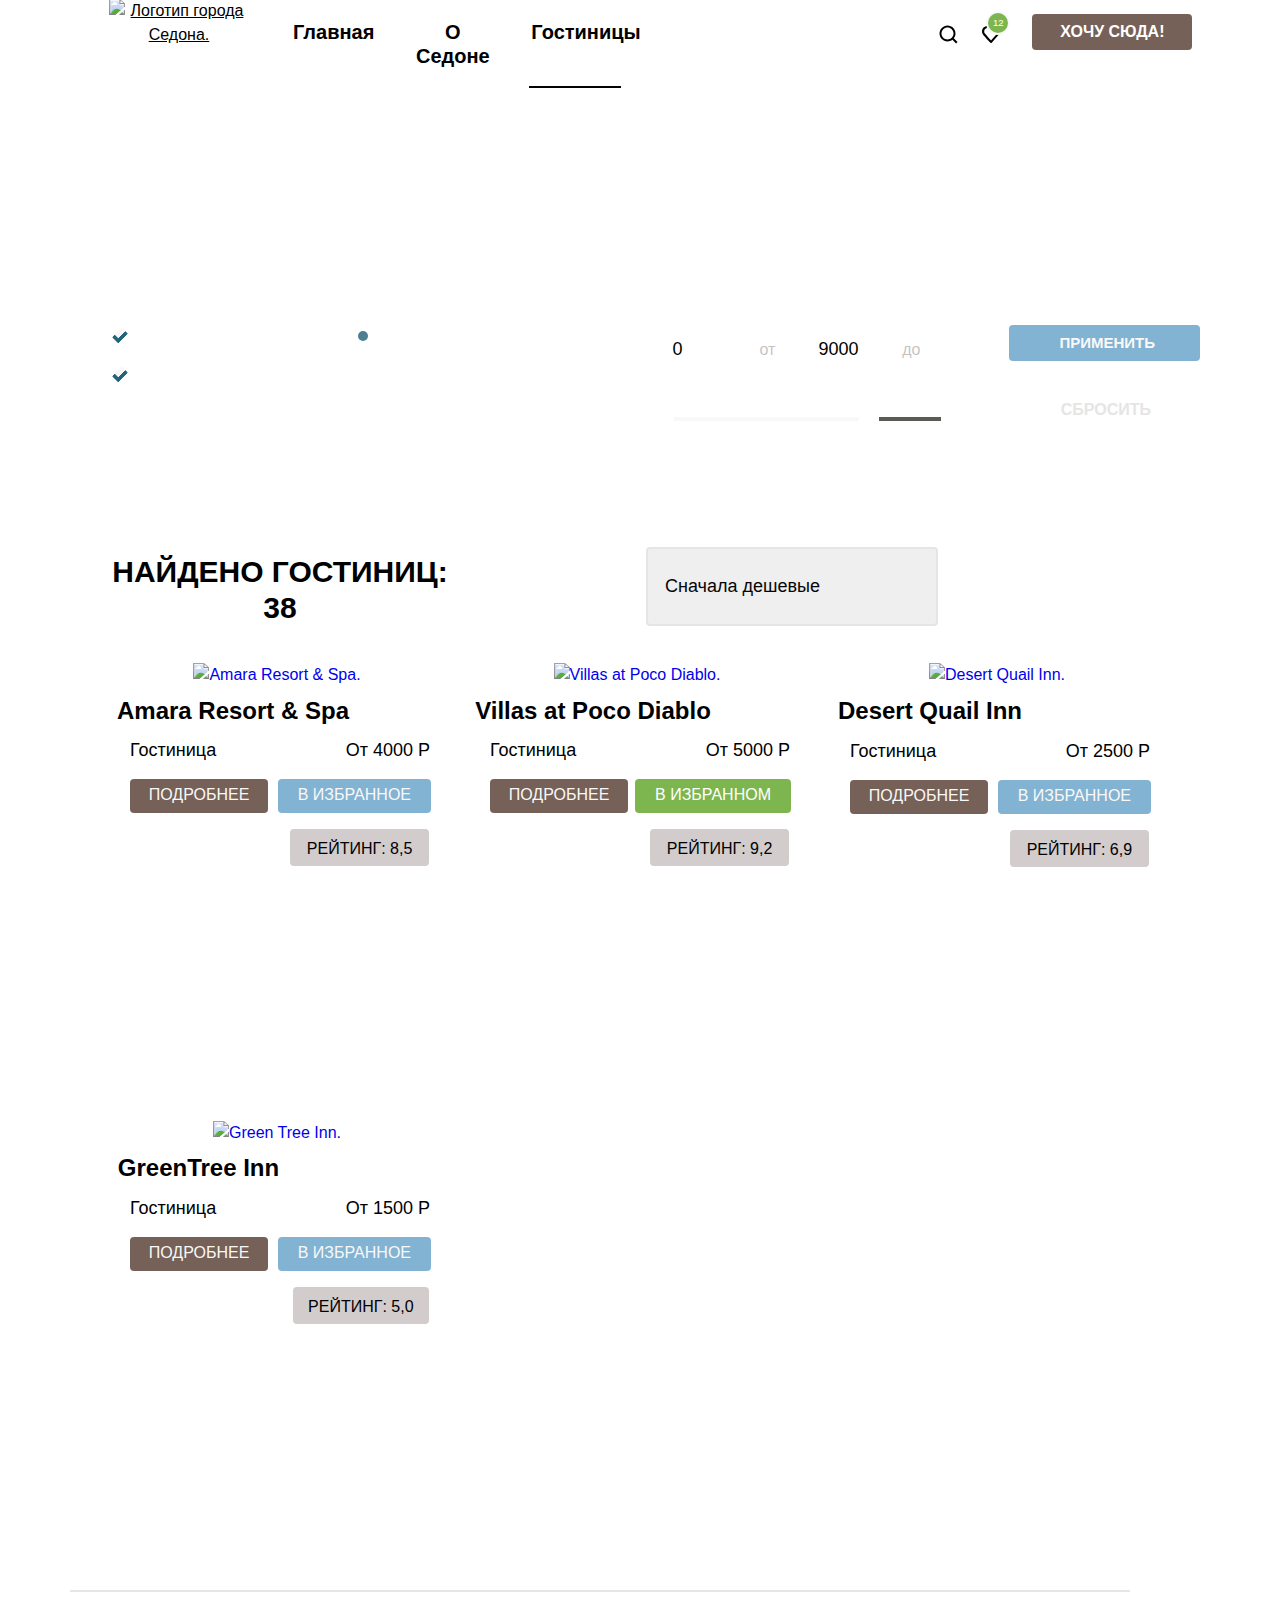
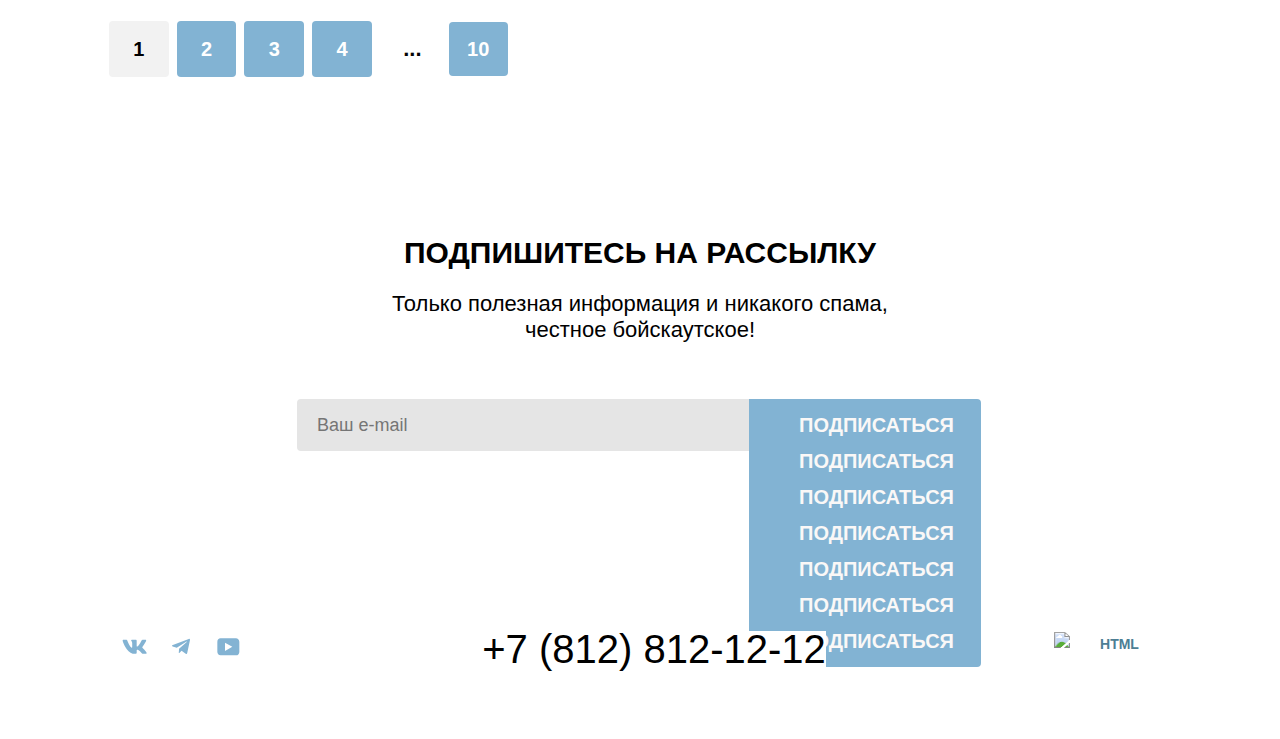
==== commit 7e9892d9: "Task  10" ====
--- a/catalog.html
+++ b/catalog.html
@@ -5,7 +5,8 @@
     <meta charset="utf-8">
     <title>SEDONA-Каталог</title>
     <link rel="stylesheet" href="styles/styles.css">
-    <link rel="icon" href="favicon.ico"type="image/png" href="./images/favicon.png">
+    <link rel="icon" href="favicon.ico">
+    <link rel="icon" type="image/png" href="./images/favicon.png">
      </head>
   <body>
 
--- a/styles/styles.css
+++ b/styles/styles.css
@@ -269,7 +269,7 @@
 margin-left: 2px;
   line-height: 24px;
   font-size: 20px;
-  font-family: "PT Sans Narrow", sans-serif;
+
   font-weight: 700;
 }
 
@@ -1082,7 +1082,7 @@
   line-height: 20px;
   font-weight: 700;
   margin-left: -43px;
-  font-family: "PT Sans";
+  font-family: "PT Sans", sans-serif;
   height: fit-content;
 }
 
@@ -2298,11 +2298,12 @@
   z-index: 99;
 }
 
-.modal-close-button svg path {
+
+.close-btn-icon path {
   fill: #000000;
 }
 
-.modal-close-button:hover svg circle {
+.close-btn-icon:hover circle {
   fill: #E6E6E6;
 }
 
@@ -2312,7 +2313,7 @@
   outline: 3px solid #82b3d3;
 }
 
-.modal-close-button:active {
+.modal-close-button:active svg path{
   color: rgba(0, 0, 0, 0.3);
 }
 
@@ -2326,7 +2327,7 @@
   font-weight: 700;
   text-transform: uppercase;
   margin: 0;
-  font-family: "PT Sans";
+  font-family: "PT Sans", sans-serif;
   font-size: 30px;
 
 }
@@ -2348,7 +2349,7 @@
 
 
 .form-label {
-  font-family: "PT Sans";
+  font-family: "PT Sans", sans-serif;
   font-weight: 700;
 
   line-height: 24px;
@@ -2366,7 +2367,7 @@
 
   font-size: 16px;
   line-height: 24px;
-  font-family: "PT Sans";
+  font-family: "PT Sans", sans-serif;
   font-weight: 400;
 
 }
@@ -2408,7 +2409,7 @@
   border-radius: 10px;
   margin-top: -8px;
   text-align: center;
-  font-family: 'PT SANS';
+  font-family: "PT Sans", sans-serif;
   font-weight: 700;
   line-height: 24px;
   font-size: 20px;
@@ -2494,7 +2495,7 @@
   margin-bottom: 0px;
   margin-top: 66px;
   align-items: center;
-  font-family: "PT Sans";
+  font-family: "PT Sans", sans-serif;
   font-weight: 700;
 }
 
@@ -2717,7 +2718,7 @@
   color: #ffffff;
   background-color: #000000;
   margin-top: 17px;
-  font-family: 'PT SANS';
+  font-family: "PT Sans", sans-serif;
 
 }
 
@@ -2766,6 +2767,6 @@
 }
 
 
-/* .modal-container-close {
+ /*.modal-container-close {
   display: none;
 }
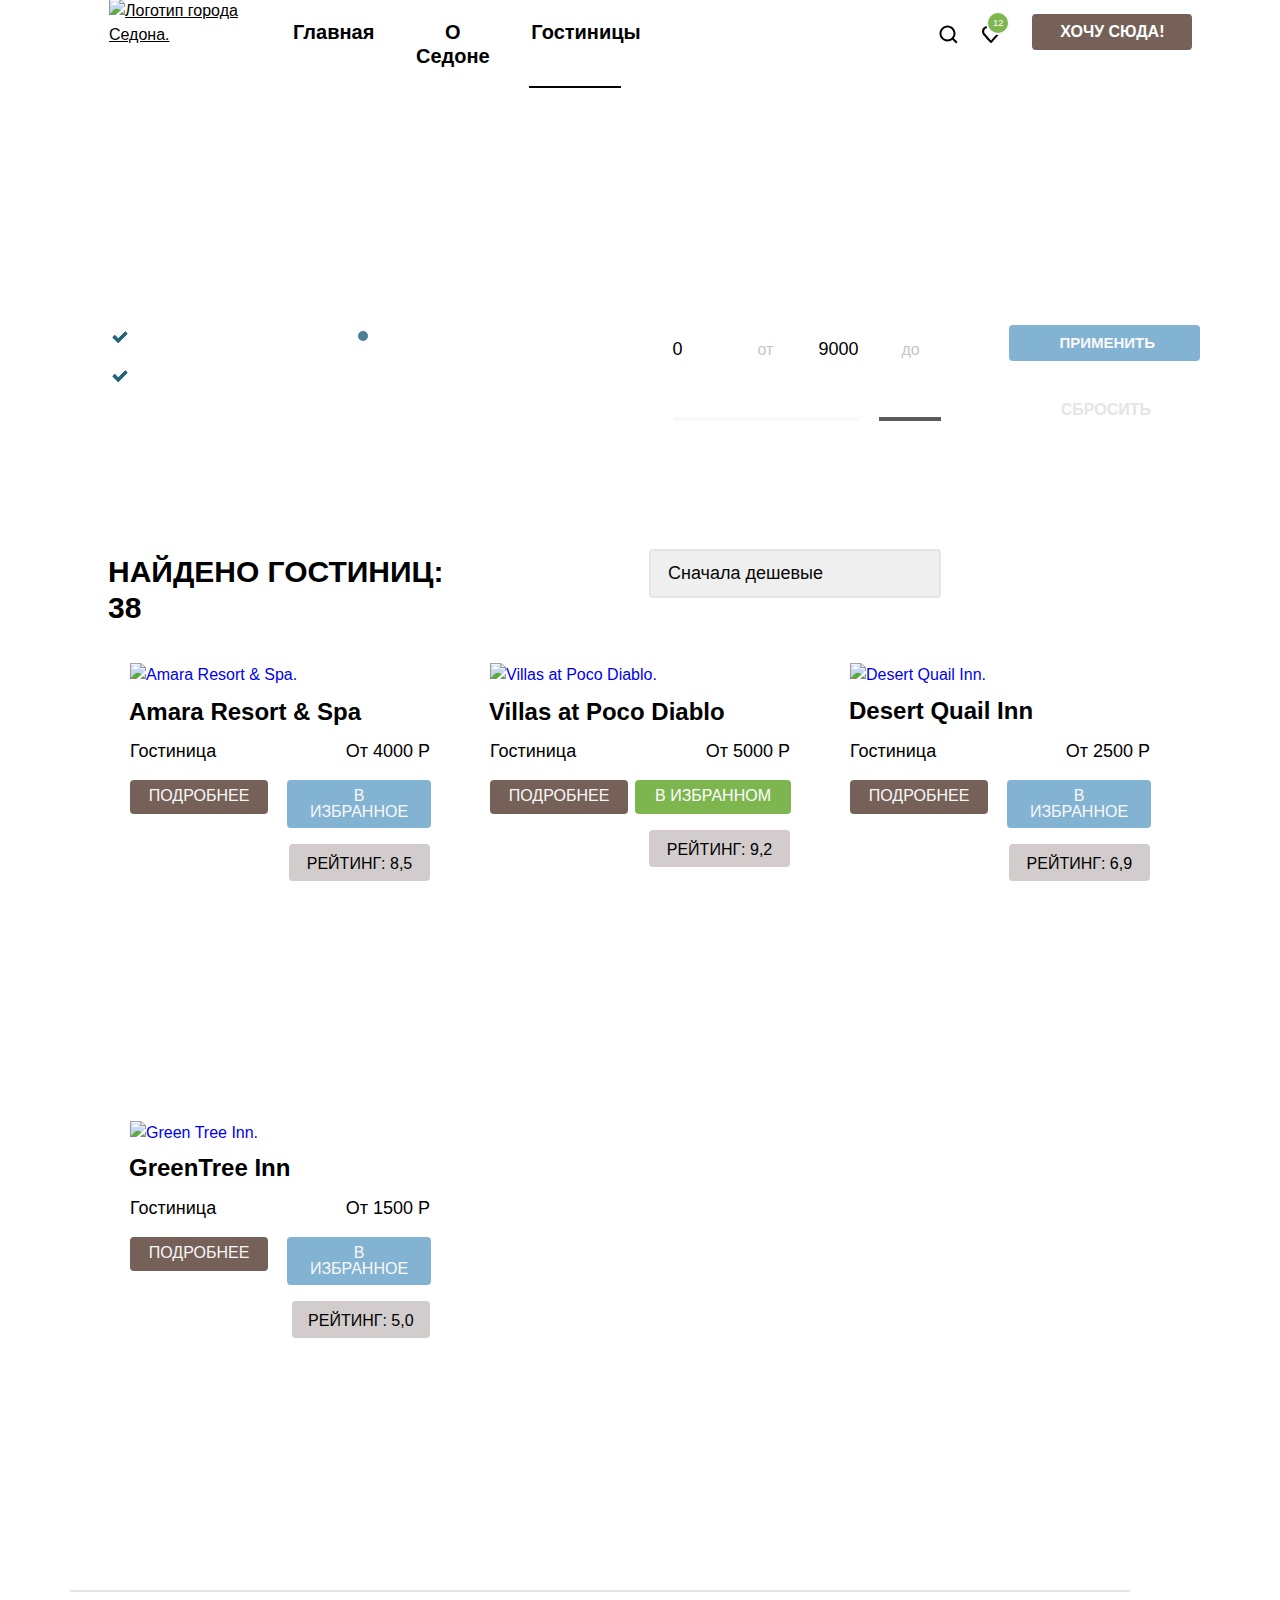
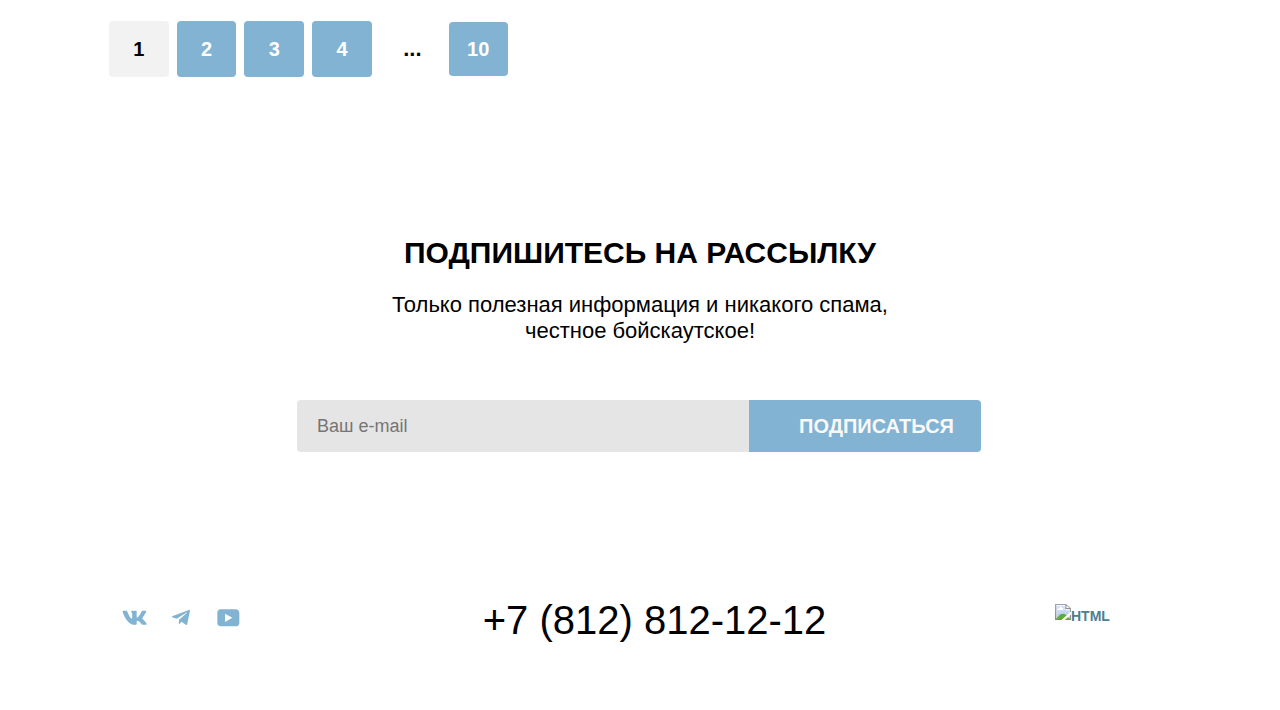
==== commit f4e8237f: "Task 10" ====
--- a/catalog.html
+++ b/catalog.html
@@ -300,8 +300,8 @@
 
         <li class ="hotels-item">
           <a class="hotels-card-link" href="#">
-            <img class="hotels-card-image" src="./images/hotel-4.jpg" alt="Green Tree Inn." height="212" width="300">
-            <h3 class="hotels-card-title-b">GreenTree Inn</h3>
+            <img class="hotels-card-image" src="./images/hotel-4.jpg" alt="Green Tree Inn." height="212" max-width="300">
+            <h3 class="hotels-card-title-b"> GreenTree Inn </h3>
           </a>
           <div class="card">
          <div class="hotels-card-discription">Гостиница</div>
@@ -309,7 +309,7 @@
           </div>
           <div class="car">
           <a class="hotels-card-button button" href="#">Подробнее</a >
-          <a class="favorites-button button" href="#">В Избранное</a >
+          <a class="favorites-button button" href="#">В Избранное </a >
           </div >
             <div class="rating-top">
             <div class="rating-stars-two"></div>
@@ -372,7 +372,7 @@
       <label class="visually-hidden" for="user-email">Ваш e-mail</label>
       <input class="field" type= "text" id= "user-email" name="user-email" placeholder="Ваш e-mail">
       </span>
-      <button class="button-submit" type="submit">ПОДПИСАТЬСЯ ПОДПИСАТЬСЯ ПОДПИСАТЬСЯ ПОДПИСАТЬСЯ ПОДПИСАТЬСЯ ПОДПИСАТЬСЯ ПОДПИСАТЬСЯ  </button>
+      <button class="button-submit" type="submit">ПОДПИСАТЬСЯ </button>
     </div>
 
   </section>
--- a/styles/styles.css
+++ b/styles/styles.css
@@ -26,12 +26,12 @@
 
 body {
   margin: 0;
-
+  background-color:rgba(255, 255, 255, 1);
   font-family: "PT Sans", sans-serif;
   font-size: 16px;
   line-height: 24px;
   color: #242424;
-  text-align: center;
+
 }
 
 
@@ -43,7 +43,7 @@
   font-family: "PT Sans", sans-serif;
   font-size: 16px;
   color: #000000;
-  background-color: #ffffff;
+  background-color: rgba(255, 255, 255, 1);
   flex-wrap: wrap;
   flex-direction: column;
 }
@@ -147,7 +147,7 @@
   list-style-type: none;
 }
 .hotels-container {
-  margin-left: 67px;
+  margin-left: 90px;
   min-width: 1060px;
   justify-content: flex-start;
   list-style-type: none;
@@ -155,8 +155,8 @@
 }
 
 .hotels-card-title{
-  margin-left: -88px;
-  margin-top: 10px;
+  margin-left: -1px;
+  margin-top: 11px;
   margin-bottom: 15px;
   font-size: 24px;
   line-height: 28px;
@@ -166,7 +166,7 @@
 
 }
 .hotels-card-title-i{
-  margin-left: -134px;
+  margin-left: -1px;
   margin-top: 10px;
   margin-bottom: 16px;
   font-size: 24px;
@@ -177,7 +177,7 @@
 
 }
 .hotels-card-title-b{
-  margin-left: -157px;
+  margin-left: -1px;
   margin-top: 9px;
   margin-bottom: 16px;
   font-size: 24px;
@@ -239,20 +239,19 @@
   background-color: #ffffff;
   display: flex;
   min-height: 64px;
-
-
+flex-wrap: wrap ;
 }
 
 .navigation {
   display: flex;
   width: 1200px;
-
+  flex-wrap: wrap ;
 
 }
 
 .navigation a {
   display: flex;
-
+  flex-wrap: wrap ;
   color: #000000;
   z-index: 2;
 
@@ -570,6 +569,7 @@
 
 .infrastructure-list {
   display: flex;
+  flex-wrap: wrap;
   justify-content: space-between;
   color: #000000;
   background-color: rgba(131, 179, 211, 0.12);
@@ -660,7 +660,7 @@
   font-weight: 700;
   line-height: 28px;
   font-size: 24px;
-
+  flex-wrap: wrap;
 }
 
 .advantages-item-attractions {
@@ -669,13 +669,14 @@
   margin: 0;
   padding: 0;
   min-height: 385px;
+  flex-wrap: wrap;
 }
 
 
 .advantages-item {
   display: flex;
   margin-top: -59px;
-
+  flex-wrap: wrap;
 }
 
 
@@ -725,7 +726,7 @@
   padding-right: 87px;
   padding-left: 82px;
   padding-bottom: 14px;
-
+  flex-wrap: wrap;
 }
 
 
@@ -742,6 +743,7 @@
   padding-right: 85px;
   padding-left: 85px;
   padding-bottom: 14px;
+  flex-wrap: wrap;
 }
 
 
@@ -943,7 +945,7 @@
   font-family: "PT Sans", sans-serif;
   text-transform: capitalize;
   padding-top: 128px;
-  margin-bottom: -2px;
+  margin-bottom: -1px;
 }
 
 .following-title-i{
@@ -963,7 +965,7 @@
     font-weight: 400;
     margin-bottom: 5px;
 
-    margin-right: -23px;
+
 }
 
 .hotels-card-discription{
@@ -971,7 +973,7 @@
     line-height: 21px;
     font-weight: 400;
     margin-bottom: 5px;
-    margin-left: 23px;
+
 
 }
 .feedback {
@@ -1110,12 +1112,13 @@
 .car {
   display: flex;
   justify-content: space-between;
+  flex-wrap: wrap;
 }
 
 
 /* кнопка подробнее */
 .hotels-card-button {
-
+  height: fit-content;
   border: none;
   border-radius: 4px;
   color: rgb(250, 248, 247);
@@ -1125,7 +1128,6 @@
   text-align: center;
   text-transform: uppercase;
   align-items: center;
-  margin-left: 23px;
   padding: 8px 17px;
 
 }
@@ -1163,9 +1165,9 @@
   min-height: 18px;
   text-align: center;
   text-transform: uppercase;
-  margin-right: 16px;
+  margin-right: 39px;
   padding: 8px 20px;
-  min-width: 104px;
+  width: 104px;
 }
 
 .favorites-button:hover,
@@ -1190,7 +1192,7 @@
 
 /* кнопка избранное зеленая*/
 .favorites-button-top {
-
+  height: fit-content;
   border: none;
   border-radius: 4px;
   color: #ffffff;
@@ -1201,7 +1203,7 @@
   margin: 0;
   padding: 8px 20px;
   min-width: 104px;
-  margin-right: 16px;
+  margin-right: 39px;
 
 }
 
@@ -1253,12 +1255,13 @@
   font-size: 14px;
   color: #4d7e94;
   float: right;
-  margin-right:-69px;
+  margin-right:-70px;
   margin-left: 138px;
-  margin-top: 11px;
+  margin-top: 14px;
   align-items: center;
   font-family: "PT Sans", sans-serif;
   font-weight: 700;
+  flex-wrap: wrap;
 }
 
 .page-footer-title {
@@ -1282,6 +1285,7 @@
   font-weight: 400;
   font-family: "PT Sans", sans-serif;
 margin-left:-4px;
+flex-wrap: wrap;
 }
 
 input.range-input-min {
@@ -1306,10 +1310,11 @@
   display: flex;
   width: 1060px;
   min-height: 50px;
-  margin-top: 65px;
+  margin-top: 36px;
   margin-bottom: 40px;
   justify-content: space-between;
   align-items: center;
+  flex-wrap: wrap;
 }
 
 
@@ -1321,6 +1326,7 @@
   margin-bottom: 40px;
   justify-content: space-between;
   align-items: center;
+  flex-wrap: wrap;
 }
 
 .footer-social {
@@ -1373,8 +1379,10 @@
   min-height: 44px;
   text-align: center;
   display: flex;
+  flex-wrap: wrap;
   align-items: center;
   justify-content: center
+
 }
 
 .footer-social-item:nth-child(3n) {
@@ -1477,6 +1485,7 @@
   display: flex;
   color: #000000;
   background-color: #ffffff;
+  flex-wrap: wrap;
 }
 
 /* Light */
@@ -1490,7 +1499,7 @@
   display: flex;
   font-size: 60px;
   line-height: 78px;
-
+  flex-wrap: wrap;
   padding-top: 34px;
   padding-left: 69px;
   color: #ffffff;
@@ -1557,7 +1566,7 @@
   text-decoration: none;
   display: flex;
   flex-direction: column;
-
+  flex-wrap: wrap;
   font-size: 20px;
   line-height: 24px;
   font-weight: 700;
@@ -1569,7 +1578,7 @@
   text-decoration: none;
   display: flex;
   flex-direction: column;
-
+  flex-wrap: wrap;
   font-size: 20px;
   line-height: 24px;
   font-weight: 700;
@@ -1587,6 +1596,7 @@
   font-weight: 700;
   margin-left: -45px;
 margin-bottom: 26px;
+flex-wrap: wrap;
 }
 
 .hotels-filter-list {
@@ -1597,6 +1607,7 @@
   align-items: flex-start;
   gap: 16px;
   padding-left: 0;
+  flex-wrap: wrap;
 }
 
 .hotels-filter-list-i {
@@ -1604,24 +1615,26 @@
   list-style-type: none;
   display: flex;
   flex-direction: column;
-
+  flex-wrap: wrap;
   gap: 14px;
 }
 
 .hotels-products {
   display: flex;
   width: 1200px;
-
+  flex-wrap: wrap;
   justify-content: flex-start;
   margin-top: 44px;
 }
 
 .hotels-card-choice {
   display: flex;
+  flex-wrap: wrap;
 }
 
 .rating-stars-list {
   display: flex;
+  flex-wrap: wrap;
 }
 
 
@@ -1646,6 +1659,7 @@
   background-color: #ffffff;
   font-size: 20px;
   line-height: 36px;
+  flex-wrap: wrap;
 }
 
 .pagination {
@@ -1655,7 +1669,7 @@
   list-style-type: none;
   margin-left: 54px;
   margin-top: 41px;
-
+  flex-wrap: wrap;
 }
 
 .pagination-item:not(:last-child) {
@@ -1761,10 +1775,10 @@
 
 .sorting-container {
   width: 292px;
- min-height: 49px;
+  height: 49px;
   color: #060606;
-  margin-left: 77px;
-  margin-top: -23px;
+  margin-left: 80px;
+  margin-top: -21px;
 
 }
 
@@ -1793,7 +1807,7 @@
 }
 
 .hotels-item {
-  min-width: 340px;
+  width: 340px;
 min-height: 438px;
  background-color: #ffffff
 
@@ -1822,16 +1836,18 @@
   width: 300px;
   min-height: 36px;
   justify-content: space-between;
+  flex-wrap: wrap;
 }
 
 .rating {
   display: flex;
-  width: 175px;
+  width: 180px;
   justify-content: center;
   padding-top: 8px;
-
+  flex-wrap: wrap;
   background-color: rgb(210, 204, 204);
   border-radius: 4px;
+
 }
 
 .rating-top {
@@ -1839,7 +1855,7 @@
   width: 300px;
   justify-content: flex-end;
   padding-top: 16px;
-  margin-left: 22px;
+
 
 }
 
@@ -1850,6 +1866,7 @@
   width: 300px;
   justify-content: space-between;
   margin-bottom: 13px;
+  flex-wrap: wrap;
 }
 
 .favorites-button button {
@@ -2017,6 +2034,7 @@
   min-height: 48px;
   width: 288px;
   margin-left: 85px;
+
 }
 /*
 .range-input-max {
@@ -2086,6 +2104,7 @@
   margin-left: 18px;
   max-width: 100px;
     margin-top: -19px;
+    flex-wrap: wrap;
 }
 
 .control-i {
@@ -2111,6 +2130,7 @@
     margin-bottom: 19px;
     margin-top: 11px;
     max-width: 100px;
+    flex-wrap: wrap;
 }
 
 
@@ -2212,7 +2232,7 @@
 .control-radio-i {
   position: relative;
     display: flex;
-
+    flex-wrap: wrap;
     font-size: 18px;
     font-weight: 400;
     margin-left: 4px;
@@ -2225,7 +2245,7 @@
 .control-radio {
   position: relative;
     display: flex;
-
+    flex-wrap: wrap;
     font-size: 18px;
     font-weight: 400;
     margin-left: 4px;
@@ -2271,6 +2291,7 @@
   width: 100%;
   height: 100%;
   background-color: rgba(0, 0, 0, 0.8);
+  flex-wrap: wrap;
 }
 
 .modal {
@@ -2292,7 +2313,7 @@
   height: 52px;
   border-radius: 50%;
   margin-top: 65px;
-  margin-right: 50px;
+  margin-right: 51px;
   border: none;
   cursor: pointer;
   z-index: 99;
@@ -2313,7 +2334,7 @@
   outline: 3px solid #82b3d3;
 }
 
-.modal-close-button:active svg path{
+.modal-close-button:active {
   color: rgba(0, 0, 0, 0.3);
 }
 
@@ -2363,7 +2384,7 @@
   color: rgba(255, 87, 87, 1);
   width: 320px;
 
-  margin-left: 12px;
+  margin-left: 13px;
 
   font-size: 16px;
   line-height: 24px;
@@ -2473,6 +2494,7 @@
   display: flex;
   justify-content: space-between;
   font-weight: 577px;
+  flex-wrap: wrap;
 }
 
 .auth-form-user-options .control-label {
@@ -2486,7 +2508,7 @@
   margin-bottom: 2px;
   margin-top: 24px;
   align-items: center;
-
+  flex-wrap: wrap;
 }
 
 .field-group {
@@ -2497,6 +2519,7 @@
   align-items: center;
   font-family: "PT Sans", sans-serif;
   font-weight: 700;
+  flex-wrap: wrap;
 }
 
 
@@ -2513,6 +2536,7 @@
   justify-content: space-between;
   margin-bottom: 48px;
   width: 577px;
+
 }
 
 
@@ -2524,11 +2548,11 @@
   font-family: "PT Sans", sans-serif;
   height: 48px;
   width: 420px;
-  margin-left: 22px;
+  margin-left: 23px;
   border-radius: 5px;
   font-size: 18px;
   line-height: 24px;
-  margin-top: -3px;
+  margin-top: -1px;
 }
 
 .form-field-i {
@@ -2544,7 +2568,7 @@
   border-radius: 5px;
   font-size: 18px;
   line-height: 24px;
-  margin-top: -3px;
+  margin-top: -4px;
 }
 
 .field-group:after {
@@ -2649,6 +2673,7 @@
   width: 110px;
   margin: 0;
   padding: 0;
+  flex-wrap: wrap;
 }
 
 .field-group-uzer-children {
@@ -2662,6 +2687,7 @@
   width: 110px;
   margin: 0;
   padding: 0;
+  flex-wrap: wrap;
 }
 
 
@@ -2687,6 +2713,7 @@
 
 .text_center {
   display: flex;
+  flex-wrap: wrap;
 }
 
 .rectangle {
@@ -2702,6 +2729,7 @@
 .text_center {
   text-align: left;
   display: flex;
+  flex-wrap: wrap;
   position: relative;
   top: 66%;
   right: 116px;
@@ -2717,7 +2745,7 @@
   transition: opacity 0.3s ease;
   color: #ffffff;
   background-color: #000000;
-  margin-top: 17px;
+  margin-top: 16px;
   font-family: "PT Sans", sans-serif;
 
 }
@@ -2741,12 +2769,13 @@
   font-weight: 700;
   font-size: 18px;
   line-height: 20px;
-  margin-left: 46px;
+  margin-left: 47px;
   border-radius: 5px;
   border: none;
   background-color: rgba(242, 242, 242, 1);
   width: 110px;
   height: 48px;
+
 }
 
 .namber-control-i {
@@ -2764,9 +2793,10 @@
   width: 110px;
   height: 50px;
   margin-top: 17px;
-}
-
-
- /*.modal-container-close {
+
+}
+
+
+ .modal-container-close {
   display: none;
 }
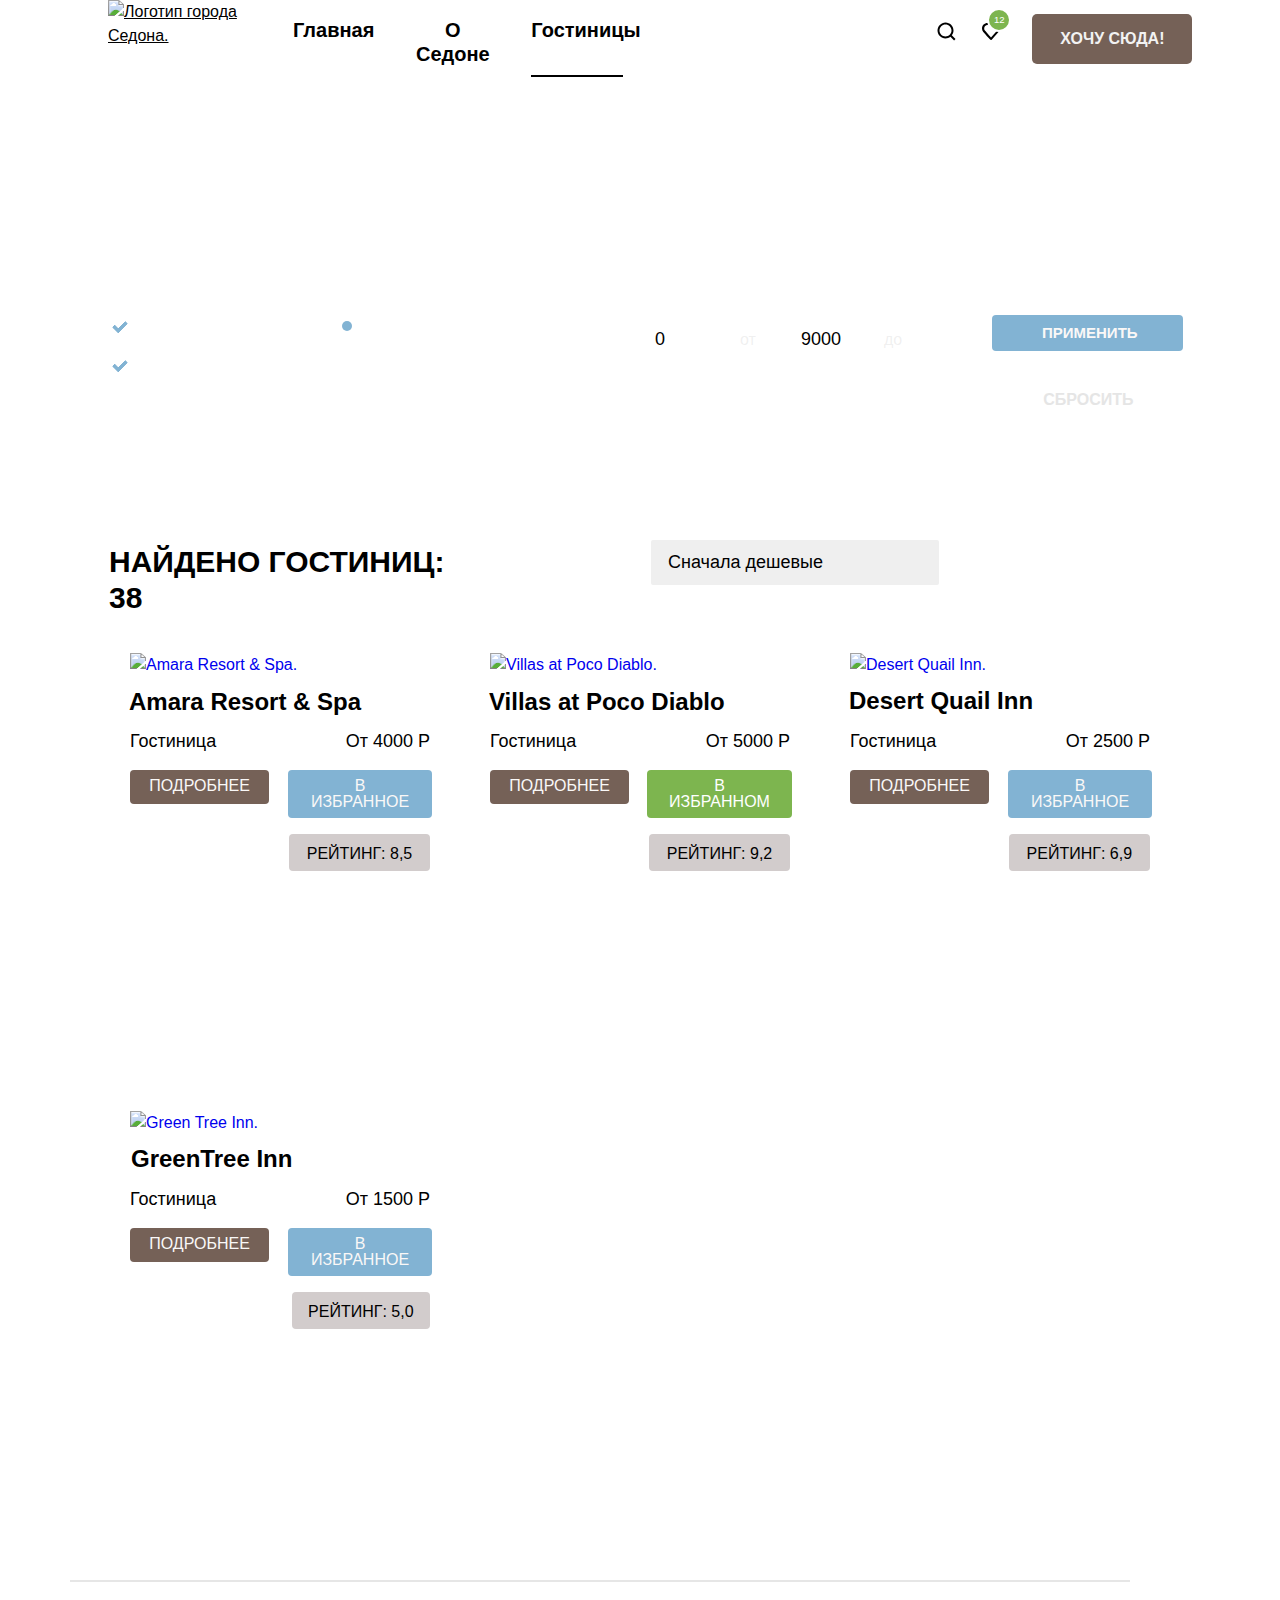
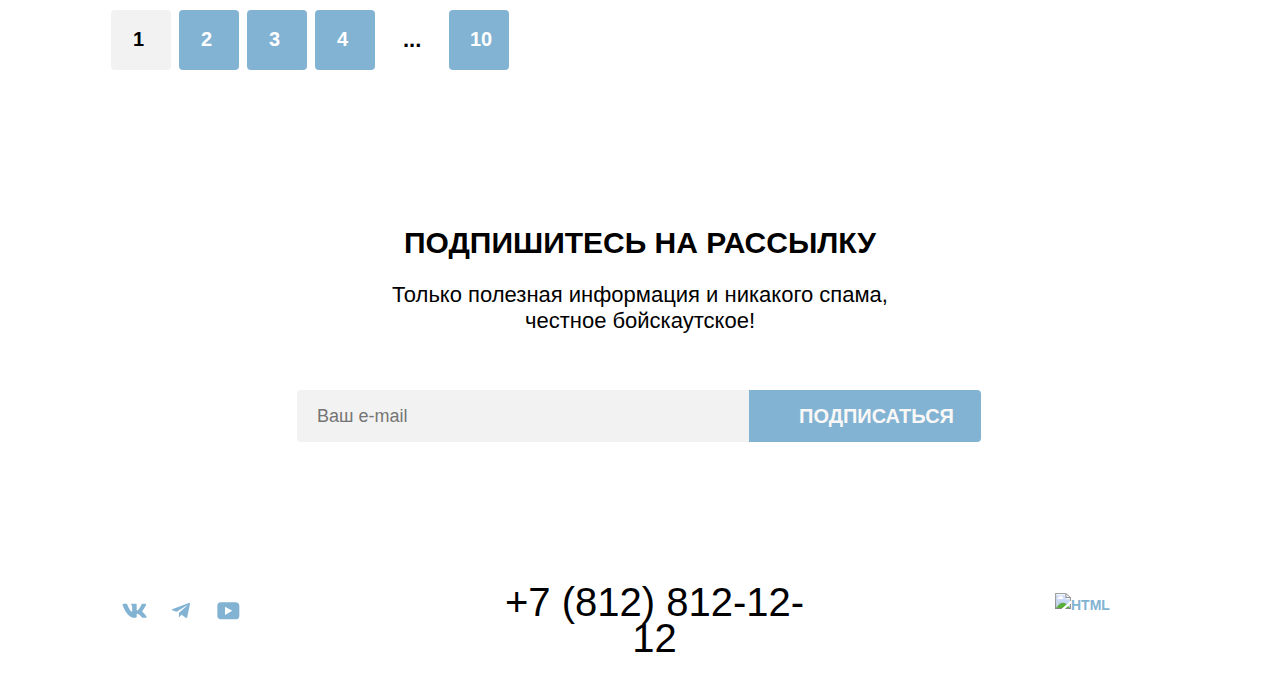
==== commit 785723f3: "Task 11" ====
--- a/catalog.html
+++ b/catalog.html
@@ -54,7 +54,7 @@
             </li>
           </ul>
 
-        <button class="navigation-button" type ="submit"> Хочу сюда!</button>
+          <a href="index.html" class="btn">ХОЧУ СЮДА!</a>
       </nav>
 
       </div>
@@ -300,7 +300,7 @@
 
         <li class ="hotels-item">
           <a class="hotels-card-link" href="#">
-            <img class="hotels-card-image" src="./images/hotel-4.jpg" alt="Green Tree Inn." height="212" max-width="300">
+            <img class="hotels-card-image" src="./images/hotel-4.jpg" alt="Green Tree Inn." height="212" width="300">
             <h3 class="hotels-card-title-b"> GreenTree Inn </h3>
           </a>
           <div class="card">
@@ -365,7 +365,7 @@
       <section class="following-i">
         <h2 class="following-title">ПОДПИШИТЕСЬ НА РАССЫЛКУ</h2>
         <p class="following-descrition">Только полезная информация и никакого спама,<br> честное бойскаутское!</p>
-        <form class="following-from" action="https://echo.htmlacademy.ru/" method="post"></form>
+        <form class="following-from" action="https://echo.htmlacademy.ru/" method="post">
 
     <div class="feedback">
       <span class="following-from-name">
@@ -374,7 +374,7 @@
       </span>
       <button class="button-submit" type="submit">ПОДПИСАТЬСЯ </button>
     </div>
-
+  </form>
   </section>
 
 <div class="page-footer-block">
--- a/styles/styles.css
+++ b/styles/styles.css
@@ -12,28 +12,24 @@
   font-weight: 700;
   src: url("../fonts/ptsans-700.woff2") format("woff2");
   font-display: swap;
-
 }
 
 html {
   height: 100%;
 }
 
-
 html {
   box-sizing: content-box;
 }
 
 body {
   margin: 0;
-  background-color:rgba(255, 255, 255, 1);
+  background-color: rgba(255, 255, 255, 1);
   font-family: "PT Sans", sans-serif;
   font-size: 16px;
   line-height: 24px;
-  color: #242424;
-
-}
-
+  color: rgba(0, 0, 0, 1);
+}
 
 .pade-container {
   margin: 0 auto;
@@ -42,12 +38,11 @@
   min-height: 100%;
   font-family: "PT Sans", sans-serif;
   font-size: 16px;
-  color: #000000;
+  color: rgba(0, 0, 0, 1);
   background-color: rgba(255, 255, 255, 1);
   flex-wrap: wrap;
   flex-direction: column;
 }
-
 
 .button {
   font-family: inherit;
@@ -55,19 +50,18 @@
   line-height: 16px;
   font-weight: 400;
   text-align: center;
-  color: #ffffff;
+  color: rgba(255, 255, 255, 1);
   text-decoration: none;
   text-transform: uppercase;
 }
 
 .navigation-button {
-
   border: none;
   border-radius: 4px;
-  color: #ffffff;
+  color: rgba(255, 255, 255, 1);
   background-color: rgba(117, 97, 87, 1);
   width: 160px;
- height: fit-content;
+  height: fit-content;
   text-transform: uppercase;
   margin-left: -35px;
   line-height: 20px;
@@ -97,55 +91,44 @@
 
 
 .view-button-item-current {
-
   background-image: url("../images/view.svg");
   width: 48px;
   min-height: 48px;
-  color: #000000;
-  background-color: #ffffff;
+  color: rgba(0, 0, 0, 1);
+  background-color: rgba(255, 255, 255, 1);
   background-repeat: no-repeat;
   list-style-type: none;
-
 }
 
 .navigation-logo {
-
   margin-left: 44px;
   margin-right: 27px;
-
 }
 
 .navigation-bloсk-link {
-
-  margin-right: 25px;
-
-}
-
-
-
-
+  margin-right: 27px;
+}
 
 .view-button-item-card {
-
   background-image: url("../images/view-1.svg");
   width: 48px;
   min-height: 48px;
-  color: #000000;
-  background-color: #ffffff;
+  color: rgba(0, 0, 0, 1);
+  background-color: rgba(255, 255, 255, 1);
   background-repeat: no-repeat;
   list-style-type: none;
 }
 
 .view-button-item-list {
-
   background-image: url("../images/view-2.svg");
   width: 48px;
   min-height: 48px;
-  color: #000000;
-  background-color: #ffffff;
+  color: rgba(0, 0, 0, 1);
+  background-color: rgba(255, 255, 255, 1);
   background-repeat: no-repeat;
   list-style-type: none;
 }
+
 .hotels-container {
   margin-left: 90px;
   min-width: 1060px;
@@ -154,44 +137,37 @@
   margin-top: 47px;
 }
 
-.hotels-card-title{
+.hotels-card-title {
   margin-left: -1px;
   margin-top: 11px;
   margin-bottom: 15px;
   font-size: 24px;
   line-height: 28px;
-  color: black;
+  color: rgba(0, 0, 0, 1);
   text-decoration: none;
-
-
-}
-.hotels-card-title-i{
+}
+
+.hotels-card-title-i {
   margin-left: -1px;
   margin-top: 10px;
   margin-bottom: 16px;
   font-size: 24px;
   line-height: 28px;
-  color: black;
+  color: rgba(0, 0, 0, 1);
   text-decoration: none;
-
-
-}
-.hotels-card-title-b{
-  margin-left: -1px;
-  margin-top: 9px;
+}
+
+.hotels-card-title-b {
+  margin-left: 1px;
+  margin-top: 10px;
   margin-bottom: 16px;
   font-size: 24px;
   line-height: 28px;
-  color: black;
+  color: rgba(0, 0, 0, 1);
   text-decoration: none;
-
-
-}
-
+}
 
 .grid-container {
-
-
   display: grid;
   grid-template-columns: 338px 292px 48px 48px 48px;
   gap: 117px;
@@ -199,10 +175,8 @@
   width: 1200px;
   min-height: 49px;
   margin-bottom: -10px;
-
   margin-left: 74px;
 }
-
 
 .view-buttons {
   display: flex;
@@ -210,18 +184,14 @@
   gap: 8px;
   flex-wrap: wrap;
   margin-top: -22px;
-  margin-left: -10px;
-}
-
+  margin-left: -8px;
+}
 
 .search-hotel-couht {
   margin: 0;
 }
 
-
-
 .visually-hidden {
-
   position: absolute;
   width: 1px;
   height: 1px;
@@ -235,102 +205,86 @@
 }
 
 .page-header {
-  color: #000000;
-  background-color: #ffffff;
+  color: rgba(0, 0, 0, 1);
+  background-color: rgba(255, 255, 255, 1);
   display: flex;
   min-height: 64px;
-flex-wrap: wrap ;
+  flex-wrap: wrap;
 }
 
 .navigation {
   display: flex;
   width: 1200px;
-  flex-wrap: wrap ;
-
+  flex-wrap: wrap;
+  color: rgba(0, 0, 0, 1);
+  margin: 0 auto;
 }
 
 .navigation a {
   display: flex;
-  flex-wrap: wrap ;
-  color: #000000;
+  flex-wrap: wrap;
+  color: rgba(0, 0, 0, 1);
   z-index: 2;
-
 }
 
 .navigation-list {
   display: flex;
   flex-wrap: wrap;
-  margin: 0;
+  margin: 3px;
   padding: 0;
   justify-content: space-between;
   list-style-type: none;
   min-width: 340px;
-margin-left: 2px;
+  margin-left: 2px;
   line-height: 24px;
   font-size: 20px;
-
-  font-weight: 700;
-}
-
+  font-weight: 700;
+}
 
 .navigation-link {
   text-decoration: none;
   font-weight: 700px;
   text-align: center;
-  padding: 20px 16px;
-}
-
-
+  padding: 15px 16px;
+}
 
 .navigation-link:hover {
-  background-color: #ffffff;
-
-}
-
+  background-color: rgba(255, 255, 255, 1);
+}
 
 .navigation-link:focus {
-  box-shadow: #ffffff;
+  box-shadow: rgba(255, 255, 255, 1);
   outline: none;
 }
 
-
-
 .navigation-item {
-
   position: relative;
   max-width: 125px;
 }
 
 .navigation-bloсk-link-i {
   padding-left: 64px;
-
-}
-
-
+}
 
 .navigation-link-сurrent::after {
-
   content: "";
   position: absolute;
   left: 16px;
   width: 68px;
-  bottom: 2px;
-  min-height:  2px;
-  background-color: #040404;
-
-}
+  bottom: 3px;
+  min-height: 2px;
+  background-color: rgba(0, 0, 0, 1);
+}
+
 .navigation-link-inner::after {
-
   content: "";
   position: absolute;
-  left: 14px;
+  left: 16px;
   width: 92px;
-  bottom: 0;
+  bottom: 4px;
   min-height: 2px;
-  background-color: #040404;
-
-}
-
+  background-color: rgba(0, 0, 0, 1);
+}
 
 .navigation-bloсk-item {
   position: relative;
@@ -342,8 +296,8 @@
   display: flex;
   flex-wrap: wrap;
   justify-content: flex-end;
-  margin-left: 119px;
-  margin-top:25px;
+  margin-left: 116px;
+  margin-top: 22px;
   list-style-type: none;
 }
 
@@ -354,49 +308,40 @@
   line-height: 20px;
   text-align: center;
   border-radius: 50%;
-  border: 2px solid rgb(250, 249, 249);
+  border: 2px solid rgba(255, 255, 255, 1);
   background-color: rgba(125, 181, 79, 1);
   color: #ffffff;
   text-decoration: none;
   font-size: 0.6em;
   position: absolute;
   top: -14px;
-  left: 3px;
-  height:fit-content;
-}
-
-
+  left: 4px;
+  height: fit-content;
+}
 
 .logo {
   display: block;
-  margin: -1px;
-  margin-left: 25px;
+  margin-left: 24px;
 }
 
 .logo-text {
   position: absolute;
-  top: 49px;
+  top: 51px;
   left: 50%;
   transform: translateX(-50%);
-
 }
 
 .main-container {
   flex-grow: 1;
   width: 1200px;
-  }
-
+}
 
 .main-inner {
-  color: #000000;
-  background-color: #ffffff;
-  /*background-image: url("./images/index-background.jpg");*/
+  color: rgba(0, 0, 0, 1);
+  background-color: rgba(255, 255, 255, 1);
   background-size: 100% auto;
-  /* ЧТОБЫ НЕ ИСКАЖАЛАСЬ КАРТИНКА */
-  background-repeat: no-repeat;
-  /* ОТКЛЮЧИМ ЗАПОЛНЕНИЕ ВСЕГО ПРОСТРАНСТВА КАРТИНКОЙ */
-  /*text-align: center;
-  /* ЦЕНТРИРУЕМ ТЕКСТ */
+  background-repeat: no-repeat;
+  margin-top: -6px;
 }
 
 .hero-welcome {
@@ -406,20 +351,19 @@
   background-image: url("../images/index-background.jpg");
   position: relative;
   background-repeat: no-repeat;
-  background-color: #8ac8e2;
-  margin-top: -3px;
+  background-color: rgba(130, 179, 211, 1);
+  margin-top: -6px;
 }
 
 .hero-welcome-tittle {
   width: 620px;
   text-align: center;
   margin: 0 auto;
-  padding-top: 42px;
+  padding-top: 43px;
   padding-bottom: 88px;
   line-height: 36px;
   font-size: 20px;
-margin-left: 290px;
-
+  margin-left: 290px;
 }
 
 .home {
@@ -432,11 +376,7 @@
   width: 700px;
 }
 
-
-
-
 .hero-welcome::after {
-
   position: absolute;
   content: "";
   width: 100%;
@@ -448,9 +388,7 @@
   background-repeat: no-repeat;
 }
 
-
 .advantages-item-square::after {
-
   position: relative;
   content: "";
   width: 100%;
@@ -461,8 +399,8 @@
   background-image: url("../images/rectangle.svg");
   background-repeat: no-repeat;
 }
+
 .advantages-item-road::after {
-
   position: relative;
   content: "";
   width: 100%;
@@ -475,7 +413,6 @@
 }
 
 .advantages-item-tourist::after {
-
   position: relative;
   content: "";
   width: 100%;
@@ -487,14 +424,7 @@
   background-repeat: no-repeat;
 }
 
-
-
-
-
-
-
 .advantages-item-town::after {
-
   position: relative;
   content: "";
   width: 100%;
@@ -507,7 +437,6 @@
 }
 
 .advantages-item-box-photo::after {
-
   position: relative;
   content: "";
   width: 100%;
@@ -521,69 +450,65 @@
 
 #icon-clock-view {
   transform: translate(-66px, -1px);
-
-}
-
-.advantages-title{
-font-size: 24px;
-line-height: 28px;
-margin-bottom: 24px;
-    margin-left: 1px;
-
-}
-
-.advantages-title-i{
+}
+
+.advantages-title {
   font-size: 24px;
   line-height: 28px;
   margin-bottom: 24px;
-      margin-left: -3px;
-
-  }
-
-.advantages-discription{
+  margin-left: 1px;
+}
+
+.advantages-title-i {
+  font-size: 24px;
+  line-height: 28px;
+  margin-bottom: 24px;
+  margin-left: -3px;
+}
+
+.advantages-discription {
   font-size: 18px;
   line-height: 21px;
   font-family: "PT Sans", sans-serif;
   font-weight: 400;
-margin-top: 19px;
-  }
-
-  .advantages-discription-s{
-    font-size: 18px;
-    line-height: 21px;
-    font-family: "PT Sans", sans-serif;
-    font-weight: 400;
-    margin-top: 38px;
-    margin-left: -1px;
-    }
-
-    .advantages-discription-i{
-      font-size: 18px;
-      line-height: 21px;
-      font-family: "PT Sans", sans-serif;
-      font-weight: 400;
-      margin-top: 38px;
-      margin-left: 2px;
-      }
-
+  margin-top: 19px;
+}
+
+.advantages-discription-s {
+  font-size: 18px;
+  line-height: 21px;
+  font-family: "PT Sans", sans-serif;
+  font-weight: 400;
+  margin-top: 38px;
+  margin-left: -1px;
+}
+
+.advantages-discription-i {
+  font-size: 18px;
+  line-height: 21px;
+  font-family: "PT Sans", sans-serif;
+  font-weight: 400;
+  margin-top: 38px;
+  margin-left: 2px;
+}
 
 .infrastructure-list {
   display: flex;
   flex-wrap: wrap;
   justify-content: space-between;
-  color: #000000;
+  color: rgba(0, 0, 0, 1);
   background-color: rgba(131, 179, 211, 0.12);
   text-align: center;
   margin: 0;
   padding: 0;
-  margin-top:-6px;
+  margin-top: -6px;
   min-height: 385px;
 }
 
 .infrastructure-item-housing {
   background-image: url("../images/advantage-icon-housing.svg");
   background-position-x: 50%;
-  background-position-y: 25%;
+  background-position-y: 78px;
   width: 230px;
   min-height: 200px;
   text-align: center;
@@ -595,43 +520,39 @@
 .infrastructure-item-meal {
   background-image: url("../images/advantage-icon-meal.svg");
   background-position-x: 50%;
-  background-position-y: 25%;
+  background-position-y: 78px;
   width: 230px;
   min-height: 200px;
   text-align: center;
-  color: #000000;
-  background-color: #ffffff;
+  color: rgba(0, 0, 0, 1);
+  background-color: rgba(255, 255, 255, 1);
   background-repeat: no-repeat;
   padding: 66px 85px;
   list-style-type: none;
-
 }
 
 .infrastructure-item-gifts {
   background-image: url("../images/advantage-icon-gifts.svg");
   background-position-x: 50%;
-  background-position-y: 25%;
+  background-position-y: 78px;
   width: 230px;
   min-height: 200px;
   text-align: center;
   background-repeat: no-repeat;
   padding: 66px 85px;
   list-style-type: none;
-
 }
 
 .infrastructure {
-  padding-top: 30px;
+  padding-top: 32px;
   padding-bottom: 46px;
   margin: 0 auto;
   text-align: center;
 }
 
-
-
 .infrastructure-title-meal,
 .infrastructure-title-housing {
-  padding-top: 93px;
+  padding-top: 91px;
   font-family: "PT Sans", sans-serif;
   font-weight: 700;
   line-height: 28px;
@@ -639,8 +560,7 @@
   margin-left: -1px;
 }
 
-.infrastructure-title-gifts{
-
+.infrastructure-title-gifts {
   font-family: "PT Sans", sans-serif;
   font-weight: 700;
   line-height: 28px;
@@ -649,11 +569,7 @@
   margin-left: -1px;
 }
 
-
-
-
 .advantages-item-wide {
-
   display: flex;
   text-align: center;
   font-family: "PT Sans", sans-serif;
@@ -672,31 +588,15 @@
   flex-wrap: wrap;
 }
 
-
 .advantages-item {
   display: flex;
   margin-top: -59px;
   flex-wrap: wrap;
 }
 
-
-
-
-/* List */
-/* преимущества */
-/*.advantages-list {
-
-  text-align: center;
-  display: flex;
-  justify-content: space-between;
-  margin: 0;
-  padding: 0;
-}*/
-
-/* Index columns */
 .index-columns {
-  color: #242424;
-  background-color: #ffffff;
+  color: rgba(0, 0, 0, 1);
+  background-color: rgba(255, 255, 255, 1);
   background-image: url("../images/bg-noisy.png");
 }
 
@@ -705,17 +605,12 @@
 }
 
 .advantages-image {
-  min-height: 100%;
-}
-
-
-
-
-
-.advantages-item-wide-town{
-
-  display: flex;
-  color: #ffffff;
+  min-height: fit-content;
+}
+
+.advantages-item-wide-town {
+  display: flex;
+  color: rgba(255, 255, 255, 1);
   background-color: rgba(131, 179, 211, 1);
   flex-direction: column;
   text-align: center;
@@ -723,16 +618,15 @@
   min-height: 200px;
   justify-content: center;
   padding-top: 67px;
-  padding-right: 87px;
-  padding-left: 82px;
+  padding-right: 84px;
+  padding-left: 83px;
   padding-bottom: 14px;
   flex-wrap: wrap;
 }
 
-
 .advantages-item-box {
   display: flex;
-  color: #ffffff;
+  color: rgba(255, 255, 255, 1);
   background-color: rgba(131, 179, 211, 1);
   flex-direction: column;
   text-align: center;
@@ -746,13 +640,11 @@
   flex-wrap: wrap;
 }
 
-
 .advantages-item-square,
 .advantages-item-tourist {
-
   width: 230px;
   min-height: 200px;
-  color: #000000;
+  color: rgba(0, 0, 0, 1);
   background-color: rgba(131, 179, 211, 0.12);
   flex-direction: column;
   padding: 92.5px 85px;
@@ -760,10 +652,9 @@
 }
 
 .advantages-item-road {
-
   width: 230px;
   min-height: 200px;
-  color: #000000;
+  color: rgba(0, 0, 0, 1);
   background-color: rgba(131, 179, 211, 0.2);
   text-align: center;
   flex-direction: column;
@@ -771,11 +662,7 @@
   margin: 0;
 }
 
-
-
-
 .advantages-title-block {
-
   font-family: "PT Sans", sans-serif;
   font-size: 24px;
   line-height: 28px;
@@ -783,64 +670,56 @@
   width: 230px;
   min-height: 77px;
   align-self: center;
-margin-top: 17px;
-
-}
-
-.infrastructures-title{
-
+  margin-top: 17px;
+}
+
+.infrastructures-title {
   font-family: "PT Sans", sans-serif;
   font-size: 30px;
   line-height: 36px;
-   font-weight: 700;
-}
-.infrastructure-discription{
-
+  font-weight: 700;
+}
+
+.infrastructure-discription {
   font-family: "PT Sans", sans-serif;
   font-size: 18px;
   line-height: 21px;
-   font-weight: 400;
-   padding-top: 5px;
-   margin-left: -4px;
-}
-
-.infrastructure-discription-i{
-
+  font-weight: 400;
+  padding-top: 6px;
+  margin-left: -1px;
+}
+
+.infrastructure-discription-i {
   font-family: "PT Sans", sans-serif;
   font-size: 22px;
   line-height: 26px;
-   font-weight: 400;
-   margin-top: -10px;
-   margin-bottom: 25px;
-}
-
-.following-descrition{
+  font-weight: 400;
+  margin-top: -10px;
+  margin-bottom: 25px;
+}
+
+.following-descrition {
   font-family: "PT Sans", sans-serif;
   font-size: 22px;
   line-height: 26px;
-   font-weight: 400;
-}
-
-.following-descrition-i{
-
+  font-weight: 400;
+}
+
+.following-descrition-i {
   font-family: "PT Sans", sans-serif;
   font-size: 22px;
   line-height: 26px;
-   font-weight: 400;
-   color: rgb(250, 248, 247);
-}
-
-
-#user-email{
-
+  font-weight: 400;
+  color: rgb(250, 248, 247);
+}
+
+#user-email {
   font-family: "PT Sans", sans-serif;
   font-size: 18px;
   line-height: 24px;
-   font-weight: 400;
-   border-radius: 4px;
-}
-
-
+  font-weight: 400;
+  border-radius: 4px;
+}
 
 .search-wrapper {
   width: 592px;
@@ -850,16 +729,14 @@
   padding-bottom: 96px;
   padding-left: 304px;
   padding-right: 304px;
-
-}
-
+}
 
 .search-title {
   font-size: 30px;
   line-height: 36px;
   font-weight: 700;
   font-family: "PT Sans", sans-serif;
-  margin-top: -3px;
+  margin-top: -5px;
 }
 
 .search-discription {
@@ -868,87 +745,78 @@
   font-weight: 400;
   font-family: "PT Sans", sans-serif;
   margin-top: -4px;
-  margin-left: -4px;
-margin-bottom: 61px;
-
-}
-
-
-
-
-
-/* кнопка поиск гостиницы */
+  margin-left: -3px;
+  margin-bottom: 61px;
+}
+
 .search-button {
   text-decoration: none;
   font-size: 20px;
   line-height: 36px;
   font-weight: 700;
-  padding: 12px 50px;
+  padding: 8px 50px;
   border-radius: 4px;
   color: rgba(229, 229, 229, 1);
   background-color: rgba(117, 97, 87, 1);
-  text-align: center;
+  display: flex;
+  width: 276px;
+  flex-wrap: wrap;
+  margin-left: 107px;
+  margin-top: -7px;
+  margin-bottom: -9px;
 }
 
 .search-button:hover,
 .search-button:focus {
-
   background-color: rgba(97, 80, 72, 1);
   color: rgb(250, 248, 247);
 }
 
-
 .search-button:active {
-
   background-color: rgba(117, 97, 87, 1);
   color: rgb(250, 248, 247);
 }
 
 .search-button:disabled {
-
   background-color: rgba(229, 229, 229, 1);
   color: rgb(250, 248, 247);
 }
-
-
 
 .following {
   width: 1200px;
-  min-height: 415px;
-  background-image: url("../images/mask group.jpg");
-  background-repeat: repeat;
-  text-align: center;
-  color: #000000;
-  background-color: #8ac8e2;
-margin-top: -17px;
-
-}
-.following-i{
+  background-size: cover;
+  background-image: url("../images/mask-group.jpg");
+  background-repeat: no-repeat;
+  text-align: center;
+  color: rgba(0, 0, 0, 1);
+  background-color: rgba(130, 179, 211, 1);
+  margin-top: -17px;
+}
+
+.following-i {
   width: 1200px;
-  min-height: 415px;
-
-  background-repeat: repeat;
-  text-align: center;
-  color: #000000;
-  background-color:  rgb(255, 255, 255, 1);
-
-}
-
-.hotels-card-link{
-text-decoration: none;
-
-}
+  background-size: cover;
+  background-repeat: no-repeat;
+  text-align: center;
+  color: rgba(0, 0, 0, 1);
+  background-color: rgb(255, 255, 255, 1);
+}
+
+.hotels-card-link {
+  text-decoration: none;
+}
+
 .following-title {
   font-size: 30px;
   line-height: 36px;
   font-weight: 700;
   font-family: "PT Sans", sans-serif;
   text-transform: capitalize;
-  padding-top: 128px;
+  padding-top: 115px;
   margin-bottom: -1px;
 }
 
-.following-title-i{
+.following-title-i {
   font-size: 30px;
   line-height: 36px;
   font-weight: 700;
@@ -956,27 +824,25 @@
   text-transform: capitalize;
   padding-top: 97px;
   margin-bottom: -2px;
-  color: #ffffff;
-}
-
-.hotels-card-price{
+  color: rgba(255, 255, 255, 1);
+}
+
+.hotels-card-price {
   font-size: 18px;
-    line-height: 21px;
-    font-weight: 400;
-    margin-bottom: 5px;
-
-
-}
-
-.hotels-card-discription{
+  line-height: 21px;
+  font-weight: 400;
+  margin-bottom: 5px;
+}
+
+.hotels-card-discription {
   font-size: 18px;
-    line-height: 21px;
-    font-weight: 400;
-    margin-bottom: 5px;
-
-
-}
+  line-height: 21px;
+  font-weight: 400;
+  margin-bottom: 5px;
+}
+
 .feedback {
+  padding-bottom: 100px;
   max-height: 52px;
   justify-content: center;
   display: flex;
@@ -987,10 +853,8 @@
   text-transform: uppercase;
   margin-top: 56px;
   margin-left: -2px;
-
-}
-
-/* кнопка подписаться */
+}
+
 .button-submit {
   background-color: rgba(130, 179, 211, 1);
   color: rgb(250, 248, 247);
@@ -1001,7 +865,7 @@
   border: none;
   padding: 8px 50px;
   text-decoration: none;
-  width: 232px;
+  max-width: 232px;
   float: right;
   font-family: "PT Sans", sans-serif;
   border-radius: 0 4px 4px 0;
@@ -1009,26 +873,20 @@
 }
 
 .button-submit:disabled {
-
   background-color: rgba(229, 229, 229, 1);
   color: rgb(250, 248, 247);
 }
 
 .button-submit:focus,
 .button-submit:hover {
-
   background-color: rgba(104, 162, 202, 1);
   color: rgb(250, 248, 247);
 }
 
 .button-submit:active {
-
   background-color: rgba(130, 179, 211, 1);
   color: rgb(250, 248, 247);
 }
-
-
-/* кнопка применить */
 
 .button-hover {
   background-color: rgba(130, 179, 211, 1);
@@ -1050,26 +908,20 @@
 
 .button-hover:focus,
 .button-hover:hover {
-
   background-color: rgba(104, 162, 202, 1);
   color: rgb(250, 248, 247);
 }
 
 .button-hover:active {
-
   background-color: rgba(130, 179, 211, 1);
   color: rgb(250, 248, 247);
 }
 
 .button-hover:disabled {
-
   background-color: rgba(229, 229, 229, 1);
   color: rgb(250, 248, 247);
 }
 
-
-
-/* кнопка сбросить */
 .button-all {
   background: unset;
   color: rgba(229, 229, 229, 1);
@@ -1090,33 +942,26 @@
 
 .button-all:hover,
 .button-all:focus {
-
   background-color: rgba(97, 80, 72, 1);
   color: rgb(250, 248, 247);
 }
 
-
 .button-all:active {
-
   background-color: rgba(117, 97, 87, 1);
   color: rgb(250, 248, 247);
 }
 
 .button-all:disabled {
-
   background-color: rgba(229, 229, 229, 1);
   color: rgb(250, 248, 247);
 }
 
-/* общий кнопки подробнее+избранное */
 .car {
   display: flex;
   justify-content: space-between;
   flex-wrap: wrap;
 }
 
-
-/* кнопка подробнее */
 .hotels-card-button {
   height: fit-content;
   border: none;
@@ -1124,37 +969,29 @@
   color: rgb(250, 248, 247);
   background-color: rgba(117, 97, 87, 1);
   min-height: 18px;
-  width: 104px;
+  width: 105px;
   text-align: center;
   text-transform: uppercase;
   align-items: center;
   padding: 8px 17px;
-
 }
 
 .hotels-card-button:hover,
 .hotels-card-button:focus {
-
   background-color: rgba(97, 80, 72, 1);
   color: rgb(250, 248, 247);
 }
 
 
 .hotels-card-button:active {
-
   background-color: rgba(117, 97, 87, 1);
   color: rgb(250, 248, 247);
 }
 
 .hotels-card-button:disabled {
-
   background-color: rgba(229, 229, 229, 1);
   color: rgb(250, 248, 247);
 }
-
-
-/* кнопка избранное */
-
 
 .favorites-button {
   height: fit-content;
@@ -1165,64 +1002,54 @@
   min-height: 18px;
   text-align: center;
   text-transform: uppercase;
-  margin-right: 39px;
+  margin-right: 38px;
   padding: 8px 20px;
   width: 104px;
 }
 
 .favorites-button:hover,
 .favorites-button:focus {
-
   background-color: rgba(104, 162, 202, 1);
   color: rgb(250, 248, 247);
 }
 
-
 .favorites-button:active {
-
   background-color: rgba(130, 179, 211, 1);
   color: rgb(250, 248, 247);
 }
 
 .favorites-button:disabled {
-
   background-color: rgba(229, 229, 229, 1);
   color: rgb(250, 248, 247);
 }
 
-/* кнопка избранное зеленая*/
 .favorites-button-top {
   height: fit-content;
   border: none;
   border-radius: 4px;
-  color: #ffffff;
+  color: rgba(255, 255, 255, 1);
   background-color: rgba(125, 181, 79, 1);
   min-height: 18px;
   text-align: center;
   text-transform: uppercase;
   margin: 0;
   padding: 8px 20px;
-  min-width: 104px;
-  margin-right: 39px;
-
+  width: 105px;
+  margin-right: 38px;
 }
 
 .favorites-button-top:hover,
 .favorites-button-top:focus {
-
   background-color: rgba(108, 158, 66, 1);
   color: rgb(250, 248, 247);
 }
 
-
 .favorites-button-top:active {
-
   background-color: rgba(125, 181, 79, 1);
   color: rgb(250, 248, 247);
 }
 
 .favorites-button-top:disabled {
-
   background-color: rgba(229, 229, 229, 1);
   color: rgb(250, 248, 247);
 }
@@ -1230,48 +1057,41 @@
 .following-from-name {
   min-height: 100%;
   width: 452px;
-
-
 }
 
 .following-from-name input {
-
   min-height: 100%;
   width: 452px;
   gap: 260px;
-  color: #060606;
-  background-color: #e5e5e5;
+  color: rgba(0, 0, 0, 1);
+  background-color: rgba(242, 242, 242, 1);
   border-style: none;
   padding: 0 20px;
 }
 
 .user-email {
   max-height: 52px;
-
 }
 
 .footer-link {
   display: flex;
   font-size: 14px;
-  color: #4d7e94;
+  color: rgba(130, 179, 211, 1);
   float: right;
-  margin-right:-70px;
+  margin-right: -70px;
   margin-left: 138px;
-  margin-top: 14px;
-  align-items: center;
+  margin-top: 9px;
   font-family: "PT Sans", sans-serif;
   font-weight: 700;
   flex-wrap: wrap;
 }
 
 .page-footer-title {
-
   font-size: 20px;
   line-height: 28px;
   font-weight: 700;
-  color: #38a0bf;
+  color: rgba(130, 179, 211, 1);
   text-transform: uppercase;
-
 }
 
 .footer-contacts {
@@ -1284,93 +1104,89 @@
   line-height: 36px;
   font-weight: 400;
   font-family: "PT Sans", sans-serif;
-margin-left:-4px;
-flex-wrap: wrap;
+  margin-left: -4px;
+  flex-wrap: wrap;
 }
 
 input.range-input-min {
   font-family: "PT Sans", sans-serif;
   font-size: 18px;
   line-height: 24px;
-   font-weight: 400;
- position: relative;
- border-radius: 4px 0 0 4px;
-  }
-
-  input.range-input-max {
-    font-family: "PT Sans", sans-serif;
-    font-size: 18px;
-    line-height: 24px;
-     font-weight: 400;
-   position: relative;
-   border-radius: 0 4px 4px 0;
-    }
+  font-weight: 400;
+  position: relative;
+  border-radius: 4px 0 0 4px;
+}
+
+input.range-input-max {
+  font-family: "PT Sans", sans-serif;
+  font-size: 18px;
+  line-height: 24px;
+  font-weight: 400;
+  position: relative;
+  border-radius: 0 4px 4px 0;
+}
 
 .page-footer-block {
   display: flex;
   width: 1060px;
   min-height: 50px;
-  margin-top: 36px;
+  margin-top: 42px;
   margin-bottom: 40px;
   justify-content: space-between;
-  align-items: center;
-  flex-wrap: wrap;
-}
-
+  flex-wrap: wrap;
+}
 
 .page-footer-block-i {
   display: flex;
   width: 1060px;
   min-height: 50px;
-  margin-top: 6px;
+  margin-top: 42px;
   margin-bottom: 40px;
   justify-content: space-between;
-  align-items: center;
   flex-wrap: wrap;
 }
 
 .footer-social {
   font-family: "PT Sans", sans-serif;
-  color: #0b2b53;
-  background-color: #ffffff;
+  color: rgba(130, 179, 211, 1);
+  background-color: rgba(255, 255, 255, 1);
   text-decoration: underline;
   text-transform: uppercase;
   margin: 0;
-  padding-top: 33px;
   list-style-type: none;
 }
 
 .footer-contacts a {
-  color:#000000;
-  background-color: #ffffff;
+  color: rgba(0, 0, 0, 1);
+  background-color: rgba(255, 255, 255, 1);
   text-decoration: none;
   font-size: 40px;
   line-height: 36px;
   font-weight: 300;
   font-family: "PT Sans", sans-serif;
   margin-left: 148px;
-  margin-top: 13px;
-}
-
-#icon-wk{
-margin-left: 52px;
-margin-top: 6px;
-}
-#icon-youtube{
+  max-width: 333px;
+}
+
+#icon-wk {
+  margin-left: 52px;
+  margin-top: 6px;
+}
+
+#icon-youtube {
   margin-left: 16px;
   margin-top: 6px;
-  }
-  #icon-tm{
-    margin-left: 33px;
-    margin-top: 6px;
-    }
+}
+
+#icon-tm {
+  margin-left: 33px;
+  margin-top: 6px;
+}
 
 .footer-social-list {
   display: flex;
   flex-wrap: wrap;
   margin: 0;
-  margin-bottom: 25px;
-
   list-style-type: none;
 }
 
@@ -1382,7 +1198,6 @@
   flex-wrap: wrap;
   align-items: center;
   justify-content: center
-
 }
 
 .footer-social-item:nth-child(3n) {
@@ -1390,14 +1205,11 @@
 }
 
 .footer-social-link {
-
-
   align-content: center;
   background-repeat: no-repeat;
   background-position: center;
   background-size: 16px 16px;
   color: rgba(131, 179, 211, 1);
-
 }
 
 .footer-social-link:hover {
@@ -1412,14 +1224,10 @@
   color: rgba(104, 162, 202, 0.3);
 }
 
-
-
-
-
 .main-inner-header {
   background-image: url(../images/filters.jpeg);
   background-repeat: no-repeat;
-height: fit-content;
+  height: fit-content;
   margin-bottom: 70px;
   background-size: cover;
   min-height: 412px;
@@ -1450,49 +1258,40 @@
   padding-left: 18px;
 }
 
-
-
-
-/* Breadcrumbs */
 .breadcrumbs-item {
-  color: #f9f5f5;
+  color: rgba(255, 255, 255, 1);
   list-style-type: none;
-display: flex;
-}
-
-/* Link */
+  display: flex;
+}
+
 .breadcrumbs-link {
   color: inherit;
   padding-left: 29px;
   text-decoration: none;
 }
 
-/* Title */
 .catalog-filter-title {
   font-size: 20px;
   line-height: 28px;
   font-weight: 700;
-  color: #000000;
+  color: rgba(0, 0, 0, 1);
   text-transform: uppercase;
 }
 
-/* Label */
 .control-label {
   font-weight: 400;
 }
 
 .sorting-container {
   display: flex;
-  color: #000000;
-  background-color: #ffffff;
-  flex-wrap: wrap;
-}
-
-/* Light */
+  color: rgba(0, 0, 0, 1);
+  background-color: rgba(255, 255, 255, 1);
+  flex-wrap: wrap;
+}
+
 .button-light {
-  color: #242424;
-  background-color: #ffffff;
-
+  color: rgba(0, 0, 0, 1);
+  background-color: rgba(255, 255, 255, 1);
 }
 
 .inner-header-title {
@@ -1502,23 +1301,10 @@
   flex-wrap: wrap;
   padding-top: 34px;
   padding-left: 69px;
-  color: #ffffff;
+  color: rgba(255, 255, 255, 1);
   margin: auto;
   padding-bottom: 15px;
 }
-
-
-/*
-.breadcrumbs-item:not(:last-child)::after {
-  margin-left: 10px;
-  margin-right: 10px;
-  width: 8px;
-  height: 11px;
-  background-image: url("../images/arrow.svg");
-  background-position: center;
-  background-repeat: no-repeat;
-  content: "";
-}*/
 
 .home-link {
   width: 12px;
@@ -1530,7 +1316,6 @@
   background-size: contain;
   background-repeat: no-repeat;
   height: fit-content;
-
 }
 
 .breadcrumbs-arrow-link {
@@ -1539,30 +1324,26 @@
   background-image: url("../images/arrow.svg");
   background-size: contain;
   background-repeat: no-repeat;
-
-
 }
 
 .breadcrumbs-link {
   font-size: 16px;
   line-height: 21px;
-  color: #ffffff;
+  color: rgba(255, 255, 255, 1);
   text-decoration: none;
   font-weight: 400;
   display: flex;
   align-items: center;
   padding-left: 17px;
   margin-top: -2px;
-
-}
-
+}
 
 .hotels-filter-item {
-  color: #ffffff;
+  color: rgba(255, 255, 255, 1);
 }
 
 .hotels-filter-title {
-  color: #ffffff;
+  color: rgba(255, 255, 255, 1);
   text-decoration: none;
   display: flex;
   flex-direction: column;
@@ -1570,11 +1351,12 @@
   font-size: 20px;
   line-height: 24px;
   font-weight: 700;
-  margin-left: 11px;
-
-}
-.hotels-filter-title-h{
-  color: #ffffff;
+  margin-left: 18px;
+  max-width: 155px;
+}
+
+.hotels-filter-title-h {
+  color: rgba(255, 255, 255, 1);
   text-decoration: none;
   display: flex;
   flex-direction: column;
@@ -1582,36 +1364,36 @@
   font-size: 20px;
   line-height: 24px;
   font-weight: 700;
-  margin-left: -18px;
-
-}
-
-.hotels-filter-title-c{
-  color: #ffffff;
+  margin-left: 0;
+  max-width: 175px;
+}
+
+.hotels-filter-title-c {
+  color: rgba(255, 255, 255, 1);
   text-decoration: none;
   display: flex;
   flex-direction: column;
-   font-size: 20px;
+  font-size: 20px;
   line-height: 24px;
   font-weight: 700;
-  margin-left: -45px;
-margin-bottom: 26px;
-flex-wrap: wrap;
+  margin-left: 77px;
+  margin-bottom: 26px;
+  flex-wrap: wrap;
 }
 
 .hotels-filter-list {
-  color: #ffffff;
+  color: rgba(255, 255, 255, 1);
   list-style-type: none;
   display: flex;
   flex-direction: column;
   align-items: flex-start;
   gap: 16px;
-  padding-left: 0;
+  padding-left: 1px;
   flex-wrap: wrap;
 }
 
 .hotels-filter-list-i {
-  color: #ffffff;
+  color: rgba(255, 255, 255, 1);
   list-style-type: none;
   display: flex;
   flex-direction: column;
@@ -1625,6 +1407,7 @@
   flex-wrap: wrap;
   justify-content: flex-start;
   margin-top: 44px;
+  margin-left: -1px;
 }
 
 .hotels-card-choice {
@@ -1636,7 +1419,6 @@
   display: flex;
   flex-wrap: wrap;
 }
-
 
 .favorites {
   font-family: inherit;
@@ -1644,8 +1426,7 @@
   line-height: 16px;
   font-weight: 400;
   text-align: center;
-  color: #ffffff;
-
+  color: rgba(255, 255, 255, 1);
 }
 
 .catalog-filter {
@@ -1656,7 +1437,7 @@
 .pagination-container {
   display: flex;
   padding: 15px;
-  background-color: #ffffff;
+  background-color: rgba(255, 255, 255, 1);
   font-size: 20px;
   line-height: 36px;
   flex-wrap: wrap;
@@ -1667,8 +1448,8 @@
   margin: 0;
   padding: 0;
   list-style-type: none;
-  margin-left: 54px;
-  margin-top: 41px;
+  margin-left: 56px;
+  margin-top: 30px;
   flex-wrap: wrap;
 }
 
@@ -1676,68 +1457,66 @@
   margin-right: 8px;
 }
 
-
 .pagination-link {
   background-color: rgba(130, 179, 211, 1);
-  color: #ffffff;
+  color: rgba(255, 255, 255, 1);
   width: 60px;
   min-height: 60px;
   text-decoration: none;
-  padding: 17px 24.3px;
+  padding: 11px 22px;
   box-sizing: border-box;
   line-height: 36px;
   font-weight: 700;
-border-radius: 4px;
-height: fit-content;
-}
+  border-radius: 4px;
+  height: fit-content;
+  display: flex;
+}
+
 .pagination-link-i {
-
-  color: #050505;
+  color: rgba(0, 0, 0, 1);
   width: 60px;
   min-height: 60px;
   text-decoration: none;
-  padding: 17px 23.3px;
+  padding: 17px 20px;
   box-sizing: border-box;
   line-height: 26px;
   font-size: 22px;
   font-weight: 700;
-border-radius: 4px;
-height: fit-content;
-
+  border-radius: 4px;
+  height: fit-content;
+  display: flex;
 }
 
 .pagination-link-b {
-
   background-color: rgba(130, 179, 211, 1);
-  color: #ffffff;
+  color: rgba(255, 255, 255, 1);
   width: 60px;
   min-height: 60px;
   text-decoration: none;
-  padding: 16px 18.3px;
+  padding: 11px 21px;
   box-sizing: border-box;
   line-height: 36px;
   font-weight: 700;
-border-radius: 4px;
-margin-left: -4px;
-height: fit-content;
-}
-
-.hotels-container::after{
-
-position: absolute;
+  border-radius: 4px;
+  margin-left: -2px;
+  height: fit-content;
+  display: flex;
+}
+
+.hotels-container::after {
+  position: absolute;
   content: "";
   min-width: 1060px;
-border: 1px;
+  border: 1px;
   left: 70px;
-    z-index: 999;
+  z-index: 999;
   background-image: url("../images/divider.svg");
-  background-color:  rgba(230, 230, 230, 1);
+  background-color: rgba(230, 230, 230, 1);
   background-repeat: no-repeat;
   min-height: 2px;
   margin-top: 15px;
 }
 
-/*наведение курсора*/
 .pagination-link:hover {
   background-color: rgba(104, 162, 202, 1);
 }
@@ -1752,7 +1531,6 @@
   background-color: rgba(229, 229, 229, 1);
 }
 
-
 .pagination-prev,
 .pagination-next {
   position: relative;
@@ -1776,10 +1554,9 @@
 .sorting-container {
   width: 292px;
   height: 49px;
-  color: #060606;
+  color: rgba(0, 0, 0, 1);
   margin-left: 80px;
-  margin-top: -21px;
-
+  margin-top: -22px;
 }
 
 .select-control {
@@ -1787,48 +1564,35 @@
   font-family: inherit;
   font-size: 18px;
   line-height: 21px;
-  color: #060606;
+  color: rgba(0, 0, 0, 1);
   appearance: none;
-
-
-  /* 1*/
-  /* appearance: none;*/
-  /* 2*/
-  border: 2px solid #e5e5e5;
+  border: 2px solid rgba(255, 255, 255, 1);
   border-radius: 4px;
-  /* 3*/
   padding: 12px 17px;
   padding-right: 40px;
-  /* 4*/
   background-image: url("../images/arrow-down.svg");
   background-repeat: no-repeat;
   background-position: right 19px center;
-
 }
 
 .hotels-item {
   width: 340px;
-min-height: 438px;
- background-color: #ffffff
-
+  min-height: 438px;
+  background-color: rgba(255, 255, 255, 1);
 }
 
 
 .hotels-list {
-
-  display: flex;
-  flex-wrap: wrap;
-  color: #000000;
+  display: flex;
+  flex-wrap: wrap;
+  color: rgba(0, 0, 0, 1);
   padding: 0;
-
   list-style-type: none;
   gap: 20px;
-
 }
 
 .hotels-list img {
   object-fit: contain;
-
 }
 
 .hotels-card-choice {
@@ -1847,7 +1611,6 @@
   flex-wrap: wrap;
   background-color: rgb(210, 204, 204);
   border-radius: 4px;
-
 }
 
 .rating-top {
@@ -1855,11 +1618,7 @@
   width: 300px;
   justify-content: flex-end;
   padding-top: 16px;
-
-
-}
-
-
+}
 
 .card {
   display: flex;
@@ -1870,56 +1629,47 @@
 }
 
 .favorites-button button {
-
-  background-color: #6eaeb8;
-}
-
+  background-color: rgba(130, 179, 211, 1);
+}
 
 .search-hotel-couht {
   display: flex;
-  color: #000000;
-  background-color: #ffffff;
+  color: rgba(0, 0, 0, 1);
+  background-color: rgba(255, 255, 255, 1);
   font-weight: 700;
   font-size: 30px;
   line-height: 36px;
   max-width: 1060px;
   min-height: 49px;
-  margin-left: -6px;
-    margin-top: -16px;
-
-}
-
+  margin-left: -5px;
+  margin-top: -16px;
+}
 
 .hotels-filter-button {
   margin-top: 16px;
   margin-left: 72px;
-  width: 88px;
+  max-width: 88px;
   padding: 8px 26px;
   text-decoration: none;
-
 }
 
 .hotels-filter-group {
   margin-left: 40px;
   border: none;
-}
+  max-width: 190px;
+}
+
 .hotels-filter-group-c {
   margin-left: 40px;
   border: none;
-}
-
-/*
-.range {
-  max-width: 220px;
-  overflow: auto;
-  padding-top: 8px;
-}*/
+  max-width: 400px;
+}
 
 .range-scale {
   position: absolute;
   min-height: 4px;
   margin-top: 36px;
-  background-color: #fefcfc;
+  background-color: rgba(255, 255, 255, 1);
   border-radius: 2px;
   margin-left: -45px;
 }
@@ -1927,7 +1677,7 @@
 .range-bar {
   position: absolute;
   min-height: 4px;
-  background-color: #f9f8f6;
+  background-color: rgba(255, 255, 255, 1);
   margin-left: 131px;
   margin-top: 7px;
 }
@@ -1935,27 +1685,20 @@
 .range-bar-crey {
   position: absolute;
   min-height: 4px;
-  background-color: #5a5a57;
+  background-color: rgba(255, 255, 255, 0.3);
   margin-left: 37px;
 }
-
-
-
-
-
 
 .range-toggle {
   position: absolute;
   width: 20px;
   min-height: 20px;
-  background: #ffffff;
+  background: rgba(255, 255, 255, 1);
   border-radius: 5px;
-
-
 }
 
 .range-toggle:hover {
-  background-color: #dbb590;
+  background-color: rgba(255, 255, 255, 1);
 }
 
 .toggle-min {
@@ -1970,31 +1713,27 @@
   border: none;
 }
 
-
 .range-toggle:active,
 .range-toggle:focus {
-  outline: 3px solid #dbb590;
+  outline: 3px solid rgba(255, 255, 255, 1);
 }
 
 .range {
   position: relative;
- box-sizing: border-box;
- display: block;
-
-
-
-}
-.range-input{
-
+  box-sizing: border-box;
+  display: block;
+}
+
+.range-input {
   font-size: 18px;
- font-weight: 700;
- margin-right: 1px;
-padding-left: 21px;
-border: none;
-width: 122px;
-min-height: 48px;
-
-}
+  font-weight: 700;
+  margin-right: 1px;
+  padding-left: 21px;
+  border: none;
+  width: 122px;
+  min-height: 48px;
+}
+
 .range-input-lable-min {
   position: absolute;
   content: "от";
@@ -2003,21 +1742,21 @@
   opacity: 30%;
   width: 20px;
   min-height: 20px;
- background-size:20px 20px;
-  color: #3c3a3a;
-z-index: 999;
+  background-size: 20px 20px;
+  color: rgba(91, 90, 90, 0.3);
+  z-index: 999;
 }
 
 .range-input-lable-max {
- opacity: 30%;
+  opacity: 30%;
   content: "до";
   top: 14px;
   right: 20px;
-position: absolute;
+  position: absolute;
   width: 20px;
- min-height: 20px;
- background-size:20px 20px;
-  color: #3e3b3b;
+  min-height: 20px;
+  background-size: 20px 20px;
+  color: rgba(91, 90, 90, 0.3);
   z-index: 999;
 }
 
@@ -2034,65 +1773,7 @@
   min-height: 48px;
   width: 288px;
   margin-left: 85px;
-
-}
-/*
-.range-input-max {
-  width: 139px;
-  height: 44px;
-  padding: 0;
-  margin: 0;
-  font-size: 18px;
-    line-height: 24px;
-    font-weight: 700;
-    }
-
-.range-input-min {
-  width: 139px;
-  height: 44px;
-  padding: 0;
-  margin: 0;
-  font-size: 18px;
-    line-height: 24px;
-    font-weight: 700;
-}
-
-
-
-
-
-
-.range-wrapper-inputs {
-  display: flex;
-  justify-content: center;
-  height: 48px;
-  width: 288px;
-  margin-left: 91px;
-}
-
-.catalog-filter-label {
-  display: flex;
-  margin-top: 28px;
-  line-height: 48px;
-  margin-left: 4px;
-}
-
-/*.range-input {
-  width: 30px;
-  padding: 0 2px;
-  font: inherit;
-  text-align: center;
-  background-color: transparent;
-  border: none;
-  appearance:textfield;
-}
-
-.range-input::-webkit-outer-spin-button,
-.range-input::-webkit-inner-spin-button {
-  appearance: none;
-  margin: 0;
-}
-   /* Control */
+}
 
 .control {
   position: relative;
@@ -2103,8 +1784,8 @@
   font-weight: 400;
   margin-left: 18px;
   max-width: 100px;
-    margin-top: -19px;
-    flex-wrap: wrap;
+  margin-top: -19px;
+  flex-wrap: wrap;
 }
 
 .control-i {
@@ -2127,35 +1808,32 @@
   font-size: 18px;
   font-weight: 400;
   margin-left: 18px;
-    margin-bottom: 19px;
-    margin-top: 11px;
-    max-width: 100px;
-    flex-wrap: wrap;
-}
-
-
-/*Mark  */
+  margin-bottom: 19px;
+  margin-top: 11px;
+  max-width: 100px;
+  flex-wrap: wrap;
+}
+
 .control-mark {
   position: absolute;
   top: 2px;
   left: 0;
   width: 20px;
   min-height: 19px;
-  border: 0 solid #f6f2f2;
-  background-color: #ffffff;
-  color: #ffffff;
-border-radius: 4px;
+  border: 0 solid rgba(255, 255, 255, 1);
+  background-color: rgba(255, 255, 255, 1);
+  color: rgba(255, 255, 255, 1);
+  border-radius: 4px;
 }
 
 .control:hover.control-mark {
-  border-color: #faf9f8;
+  border-color: rgba(255, 255, 255, 1);
 }
 
 .control-input:disabled + .control-mark {
-  border-color: #fcfafa;
-}
-
-/*Checkbox */
+  border-color: rgba(255, 255, 255, 1);
+}
+
 .control-input[type="checkbox"]:checked + .control-mark::before,
 .control-input[type="checkbox"]:checked + .control-mark::after {
   position: absolute;
@@ -2163,9 +1841,8 @@
   left: 2px;
   width: 12px;
   min-height: 2px;
-  background-color: #f9f7f7;
+  background-color: rgba(255, 255, 255, 1);
   content: "";
-
 }
 
 .control-input[type="checkbox"]:checked + .control-mark::before {
@@ -2178,8 +1855,8 @@
   width: 10px;
   min-height: 5px;
   border-radius: 1px;
-  border-left: 4px solid #21647b;
-  border-bottom: 4px solid #21647b;
+  border-left: 4px solid rgba(130, 179, 211, 1);
+  border-bottom: 4px solid rgba(130, 179, 211, 1);
   -webkit-transform: rotate(-45deg);
   -moz-transform: rotate(-45deg);
   -o-transform: rotate(-45deg);
@@ -2187,70 +1864,65 @@
   transform: rotate(-45deg);
 }
 
-
-/*Radio */
 .control-mark-radio-i {
   left: -28px;
   position: absolute;
-  background-color: #ffffff;
+  background-color: rgba(255, 255, 255, 1);
   width: 20px;
   min-height: 20px;
   border-radius: 50%;
   margin-top: 1px;
   max-width: 100px;
-
-}
+}
+
 .control-mark-radio {
   left: -36px;
   position: absolute;
-  background-color: #ffffff;
+  background-color: rgba(255, 255, 255, 1);
   width: 20px;
- min-height: 20px;
+  min-height: 20px;
   border-radius: 50%;
   margin-top: 3px;
-max-width: 100px;
+  max-width: 100px;
 }
 
 .control-mark-radio-b {
   left: -37px;
   position: absolute;
-  background-color: #ffffff;
+  background-color: rgba(255, 255, 255, 1);
   width: 20px;
   min-height: 20px;
   border-radius: 50%;
   margin-top: -1px;
   max-width: 100px;
-
 }
 
 .control-radio-b {
-  margin-left: 4px;
+  margin-left: -2px;
   position: relative;
   font-size: 18px;
-
-}
+}
+
 .control-radio-i {
   position: relative;
-    display: flex;
-    flex-wrap: wrap;
-    font-size: 18px;
-    font-weight: 400;
-    margin-left: 4px;
-    margin-bottom: 27px;
-    margin-top: 9px;
-
-}
-
+  display: flex;
+  flex-wrap: wrap;
+  font-size: 18px;
+  font-weight: 400;
+  margin-left: -1px;
+  margin-bottom: 27px;
+  margin-top: 9px;
+}
 
 .control-radio {
   position: relative;
-    display: flex;
-    flex-wrap: wrap;
-    font-size: 18px;
-    font-weight: 400;
-    margin-left: 4px;
-    margin-bottom: -40px;
-    margin-top: -25px;
+  display: flex;
+  flex-wrap: wrap;
+  font-size: 18px;
+  font-weight: 400;
+  margin-left: -2px;
+  margin-bottom: -40px;
+  margin-top: -25px;
 }
 
 .control-input[type="radio"]:checked + .control-mark-radio::before {
@@ -2260,26 +1932,24 @@
   width: 10px;
   min-height: 10px;
   border-radius: 50%;
-  background-color: #4d7e94;
+  background-color: rgba(130, 179, 211, 1);
   content: "";
-  /*background-image: url("../images/choice.svg");*/
-}
+ }
 
 .control-input[type="radio"]:focus + .control-mark-radio::before {
-  outline: 2px solid #4d7e94;
+  outline: 2px solid rgba(130, 179, 211, 1);
 }
 
 .control-input[type="checkbox"]:checked:focus + .control-mark-radio::before {
-  outline: 2px solid #4d7e94;
-}
-
+  outline: 2px solid rgba(130, 179, 211, 1);
+  }
 
 .control-radio:hover.control-mark-radio {
-  border-color: #faf9f8;
+  border-color: rgba(255, 255, 255, 1);
 }
 
 .control-input:disabled + .control-mark-radio {
-  border-color: #fcfafa;
+  border-color: rgba(255, 255, 255, 1);
 }
 
 .modal-container {
@@ -2295,9 +1965,7 @@
 }
 
 .modal {
-
   border-radius: 30px;
-
   position: relative;
   margin: auto;
   padding: 64px 70px;
@@ -2310,7 +1978,7 @@
   top: 0;
   right: 0;
   width: 52px;
-  height: 52px;
+  min-height: 52px;
   border-radius: 50%;
   margin-top: 65px;
   margin-right: 51px;
@@ -2319,19 +1987,17 @@
   z-index: 99;
 }
 
-
 .close-btn-icon path {
-  fill: #000000;
+  fill: rgba(0, 0, 0, 1);
 }
 
 .close-btn-icon:hover circle {
-  fill: #E6E6E6;
-}
-
+  fill: rgba(255, 255, 255, 1);
+}
 
 .modal-close-button:focus {
   background-color: rgba(242, 242, 242, 1);
-  outline: 3px solid #82b3d3;
+  outline: 3px solid rgba(130, 179, 211, 1);
 }
 
 .modal-close-button:active {
@@ -2340,9 +2006,9 @@
 
 .modal-title {
   z-index: 1;
-  text-wrap: nowrap;
+  text-wrap: wrap;
   margin-top: 10px;
-  color: #000000;
+  color: rgba(0, 0, 0, 1);
   width: 413px;
   line-height: 36px;
   font-weight: 700;
@@ -2350,57 +2016,44 @@
   margin: 0;
   font-family: "PT Sans", sans-serif;
   font-size: 30px;
-
-}
-
+  display: block;
+}
 
 .modal-searh {
   width: 577px;
-  height: 448px;
+  min-height: 448px;
   border-radius: 30px;
-
 }
 
 .modal-content {
   position: relative;
 }
 
-
-
-
-
 .form-label {
   font-family: "PT Sans", sans-serif;
   font-weight: 700;
-
   line-height: 24px;
   font-size: 20px;
-  color: #000000;
-}
-
-
+  color: rgba(0, 0, 0, 1);
+}
 
 .form-message-error {
   color: rgba(255, 87, 87, 1);
   width: 320px;
-
-  margin-left: 13px;
-
+  margin-left: 158px;
   font-size: 16px;
   line-height: 24px;
   font-family: "PT Sans", sans-serif;
   font-weight: 400;
-
 }
 
 .form-message-available {
-  color: rgb(7, 7, 7);
-  font-family: "PT Sans", sans-serif;
-  margin-left: 67px;
-
+  color: rgba(0, 0, 0, 1);
+  font-family: "PT Sans", sans-serif;
   font-size: 16px;
   line-height: 21px;
   font-weight: 400;
+  margin-left: 158px;
 }
 
 .button-btn {
@@ -2410,20 +2063,18 @@
   height: 20px;
   padding: 14px 10px;
   transition: 0.2s;
-  background-color: #f5f5e0;
-
+  background-color: rgba(255, 255, 255, 1);
 }
 
 .button-btn:hover {
-  background-color: #949a9a;
-  /* замена цвета кнопки при наведении */
-}
+  background-color: rgba(247, 247, 247, 0.3);
+ }
 
 .auth-form-button {
   display: inline-block;
   text-decoration: none;
   width: 577px;
-  height: 60px;
+  min-height: 60px;
   transition: 0.2s;
   background-color: rgba(104, 162, 202, 1);
   border: none;
@@ -2434,7 +2085,6 @@
   font-weight: 700;
   line-height: 24px;
   font-size: 20px;
-
 }
 
 .auth-form-button:hover {
@@ -2452,29 +2102,26 @@
 
 .auth-form-button:disabled {
   pointer-events: none;
-  background-color: #e5e5e5;
-  color: #ffffff;
-}
-
+  background-color: rgba(255, 255, 255, 1);
+  color: rgba(255, 255, 255, 1);
+}
 
 .namber-control-button {
   display: inline-block;
   text-decoration: none;
   border: none;
   width: 40px;
-  height: 48px;
+  min-height: 48px;
   transition: 0.2s;
-
-
 }
 
 .namber-control-button:hover {
-  background-color: #e6e6e6;
+  background-color: rgba(255, 255, 255, 1);
   cursor: pointer;
 }
 
 .namber-control-button:focus {
-  background-color: #e6e6e6;
+  background-color: rgba(255, 255, 255, 1);
   box-shadow: inset 0 0 0 4px rgba(104, 162, 202, 1);
   outline: none;
 }
@@ -2482,14 +2129,12 @@
 .namber-control-button:active {
   color: rgba(0, 0, 0, 0.3);
 }
-
 
 .search-form.field-group {
   margin: 0;
   margin-bottom: 16px;
 }
 
-
 .auth-form-user-options {
   display: flex;
   justify-content: space-between;
@@ -2499,14 +2144,13 @@
 
 .auth-form-user-options .control-label {
   font-weight: 577px;
-
 }
 
 .field-group-i {
   display: flex;
   justify-content: space-between;
   margin-bottom: 2px;
-  margin-top: 24px;
+  margin-top: 26px;
   align-items: center;
   flex-wrap: wrap;
 }
@@ -2514,18 +2158,13 @@
 .field-group {
   display: flex;
   justify-content: space-between;
-  margin-bottom: 0px;
-  margin-top: 66px;
+  margin-bottom: 0;
+  margin-top: 69px;
   align-items: center;
   font-family: "PT Sans", sans-serif;
   font-weight: 700;
   flex-wrap: wrap;
 }
-
-
-
-
-
 
 .field-group-uzer {
   display: flex;
@@ -2536,39 +2175,36 @@
   justify-content: space-between;
   margin-bottom: 48px;
   width: 577px;
-
-}
-
+}
 
 .form-field {
-  padding-left: 17px;
+  padding-left: 33px;
   font-weight: 700;
   border: none;
   background-color: rgba(242, 242, 242, 1);
   font-family: "PT Sans", sans-serif;
-  height: 48px;
+  min-height: 48px;
   width: 420px;
-  margin-left: 23px;
+  margin-left: 7px;
   border-radius: 5px;
   font-size: 18px;
   line-height: 24px;
-  margin-top: -1px;
+  margin-top: -5px;
 }
 
 .form-field-i {
-
-  padding-left: 27px;
+  padding-left: 28px;
   font-weight: 700;
   border: none;
   background-color: rgba(242, 242, 242, 1);
   font-family: "PT Sans", sans-serif;
-  height: 48px;
+  min-height: 48px;
   width: 420px;
   margin-left: 6px;
   border-radius: 5px;
   font-size: 18px;
   line-height: 24px;
-  margin-top: -4px;
+  margin-top: -5px;
 }
 
 .field-group:after {
@@ -2605,8 +2241,7 @@
 
 #adults {
   width: 31px;
-
-  height: 48px;
+  min-height: 48px;
   border: none;
   background-color: rgba(242, 242, 242, 1);
   font-weight: 700;
@@ -2632,10 +2267,7 @@
   text-transform: uppercase;
 }
 
-
-
 .field-group-uzer-half {
-
   position: relative;
   text-align: center;
   font-weight: 700;
@@ -2644,12 +2276,11 @@
   font-family: "PT Sans", sans-serif;
   border-radius: 5px;
   border: none;
-  margin-top: 37px;
+  margin-top: 35px;
   padding: 0;
 }
 
 .field-group-uzer-half-i {
-
   position: relative;
   text-align: center;
   font-weight: 700;
@@ -2658,10 +2289,11 @@
   font-family: "PT Sans", sans-serif;
   border-radius: 5px;
   border: none;
-  margin-left: 88px;
-  margin-top: 36px;
+  margin-left: 87px;
+  margin-top: 35px;
   padding: 0;
 }
+
 .field-group-uzer-i {
   display: flex;
   position: relative;
@@ -2690,7 +2322,6 @@
   flex-wrap: wrap;
 }
 
-
 .informational text {
   margin: 0;
   padding: 0;
@@ -2699,8 +2330,8 @@
 .i-circle {
   position: relative;
   display: inline-block;
-  background-color: #609bab;
-  color: #fff;
+  background-color: rgba(130, 179, 211, 1);
+  color: rgba(255, 255, 255, 1);
   border-radius: 50%;
   margin-left: 11px;
   line-height: 23px;
@@ -2708,7 +2339,6 @@
   height: 26px;
   text-align: center;
   margin-top: 17px;
-
 }
 
 .text_center {
@@ -2717,13 +2347,10 @@
 }
 
 .rectangle {
-
   width: 37%;
-  height: 100px;
-
+  min-height: 100px;
   margin: auto;
-  background: #000000;
-
+  background: rgba(0, 0, 0, 1);
 }
 
 .text_center {
@@ -2734,7 +2361,7 @@
   top: 66%;
   right: 116px;
   width: 256px;
-  height: 143px;
+  min-height: 143px;
   border-radius: 10px;
   align-items: center;
   justify-content: center;
@@ -2743,11 +2370,10 @@
   line-height: 20px;
   z-index: 1;
   transition: opacity 0.3s ease;
-  color: #ffffff;
-  background-color: #000000;
+  color: rgba(255, 255, 255, 1);
+  background-color: rgba(0, 0, 0, 1);
   margin-top: 16px;
   font-family: "PT Sans", sans-serif;
-
 }
 
 .text_center:after {
@@ -2757,13 +2383,12 @@
   text-align: center;
   top: -30px;
   left: 42%;
-
-  border-bottom: 20px solid rgb(4, 4, 4);
+  border-bottom: 20px solid rgba(0, 0, 0, 1);
 }
 
 .namber-control {
   display: flex;
-  margin-top: 17px;
+  margin-top: 16px;
   position: relative;
   text-align: center;
   font-weight: 700;
@@ -2774,8 +2399,7 @@
   border: none;
   background-color: rgba(242, 242, 242, 1);
   width: 110px;
-  height: 48px;
-
+  min-height: 48px;
 }
 
 .namber-control-i {
@@ -2791,12 +2415,45 @@
   border: none;
   background-color: rgba(242, 242, 242, 1);
   width: 110px;
-  height: 50px;
+  min-height: 50px;
   margin-top: 17px;
-
-}
-
-
- .modal-container-close {
+}
+
+.modal-container-close {
   display: none;
 }
+
+.navigation .btn {
+  margin-left: -35px;
+  cursor: pointer;
+  margin-top: 14px;
+  margin-bottom: 20px;
+  border-radius: 5px;
+  display: flex;
+  width: 160px;
+  background-color: #756157;
+  text-decoration: none;
+  line-height: 20px;
+  font-size: 16px;
+  font-family: "PT Sans", sans-serif;
+  font-weight: 700;
+  color: rgba(242, 242, 242, 1);
+  justify-content: center;
+  align-content: center;
+}
+
+.btn:hover,
+.btn:focus {
+  background-color: rgba(217, 98, 24, 0.3);
+}
+
+.btn:active {
+  color: rgba(255, 255, 255, 0.3);
+  background-color: rgba(217, 98, 24, 0.3);
+}
+
+.btn:disabled {
+  pointer-events: none;
+  background-color: rgba(255, 255, 255, 1);
+  color: rgba(0, 0, 0, 0.3);
+}
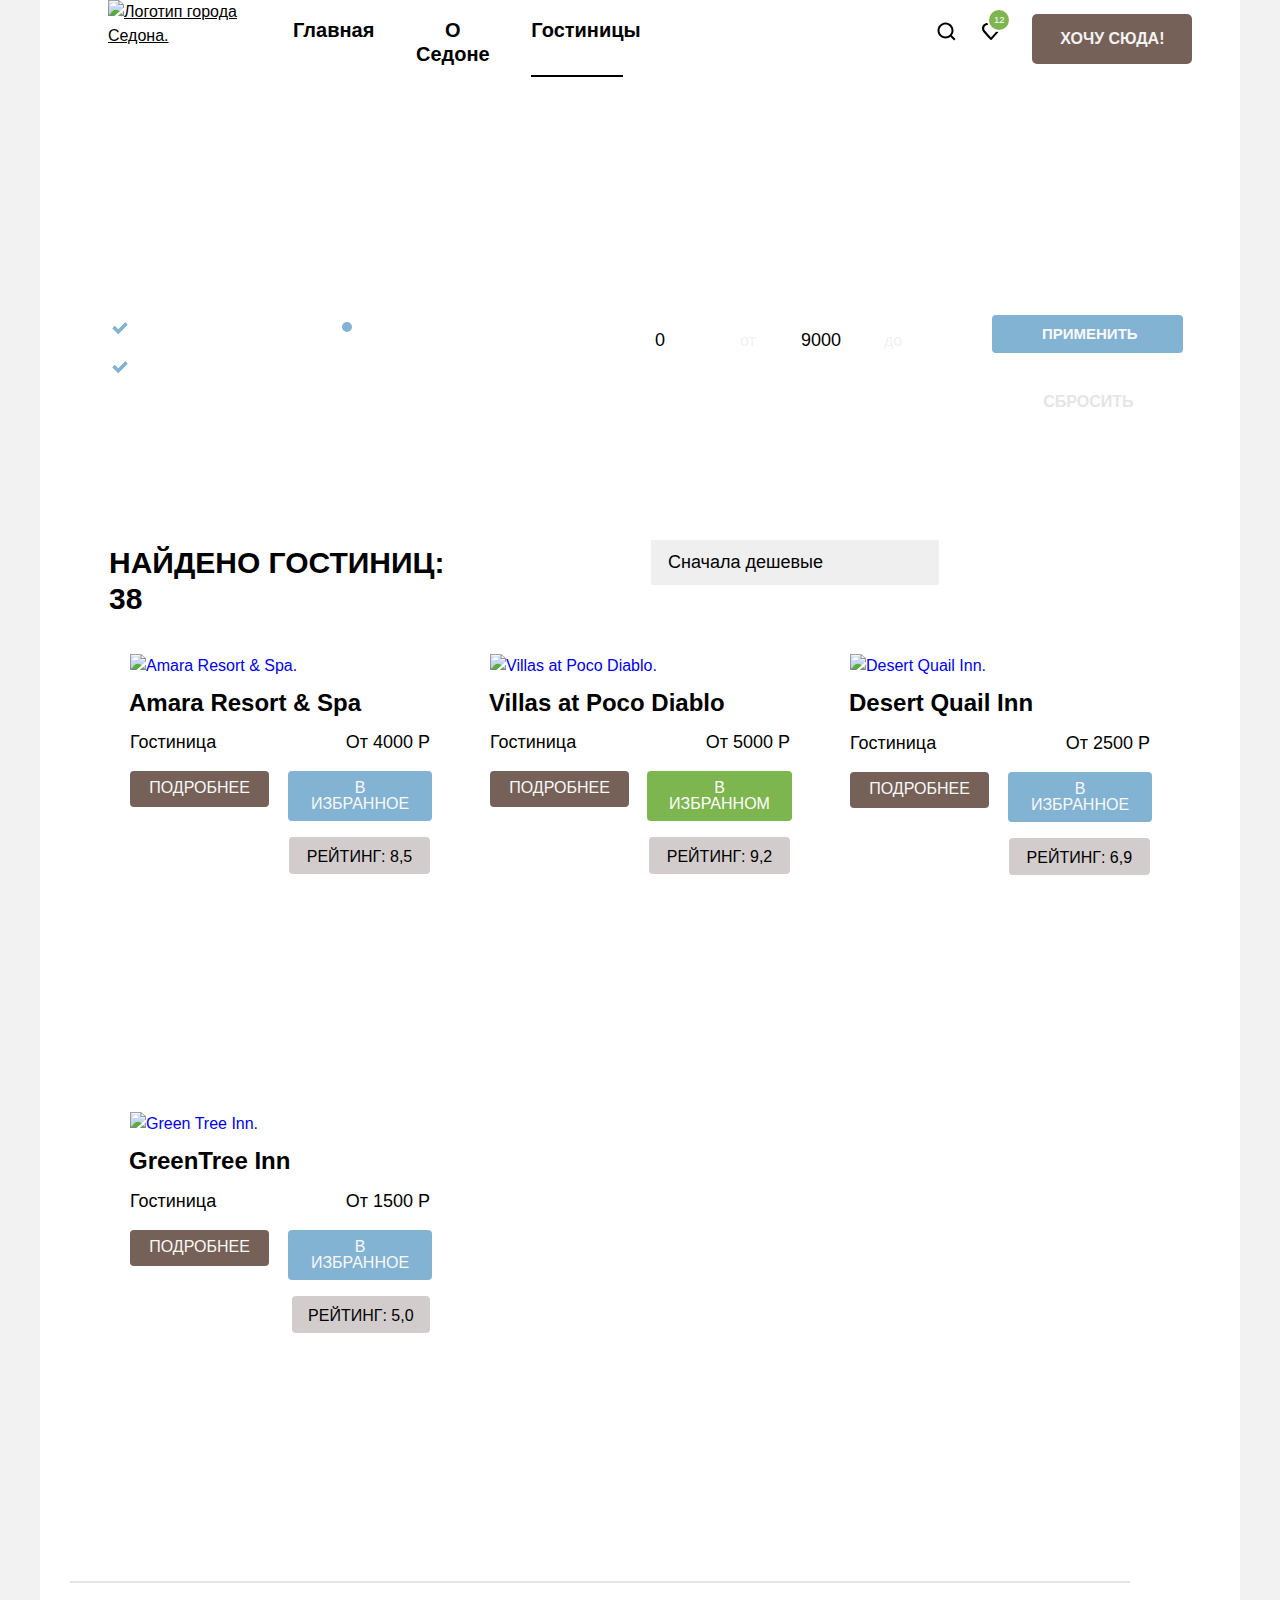
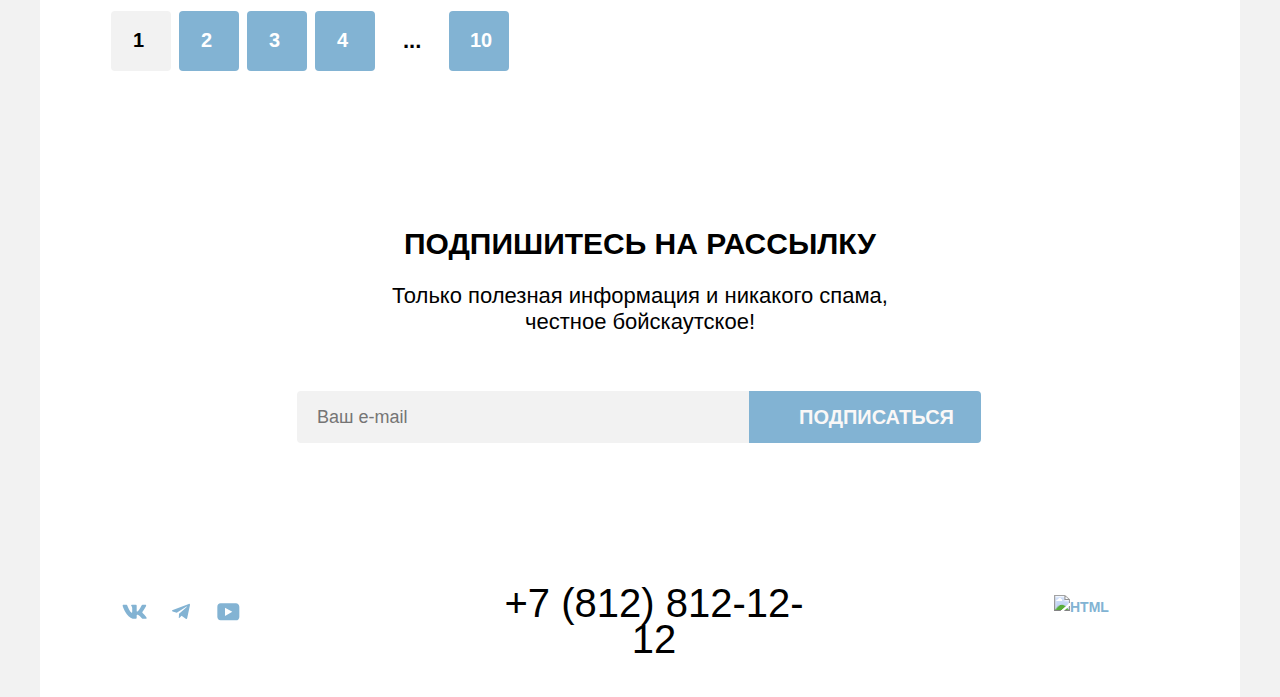
==== commit d12f91c5: "Task 11" ====
--- a/catalog.html
+++ b/catalog.html
@@ -1,53 +1,60 @@
 <!DOCTYPE html>
 <html lang="ru">
 
-  <head>
-    <meta charset="utf-8">
-    <title>SEDONA-Каталог</title>
-    <link rel="stylesheet" href="styles/styles.css">
-    <link rel="icon" href="favicon.ico">
-    <link rel="icon" type="image/png" href="./images/favicon.png">
-     </head>
-  <body>
-
-    <div class="pade-container">
-      <header class="page-header">
-        <div class="pade-header-container">
-
-       <nav class="navigation">
-        <a class = "navigation-logo" href="index.html">
-        <img class="logo" src="./images/logo-city.svg" width="140" height="70" alt="Логотип города Седона.">
-      </a>
-
-        <ul class="navigation-list">
-          <li class="navigation-item">
-            <a class="navigation-link" href="index.html">Главная</a>
-          </li>
-
-          <li class="navigation-item">
-            <a class="navigation-link" href="#"> О Седоне</a>
-          </li>
-
-          <li class="navigation-item">
-            <a class="navigation-link navigation-link-inner" href="#">Гостиницы</a>
-          </li>
-        </ul>
-
-
-        <ul class="navigation-bloсk">
-          <li class="navigation-bloсk-item">
+<head>
+  <meta charset="utf-8">
+  <title>SEDONA-Каталог</title>
+  <link rel="stylesheet" href="styles/styles.css">
+  <link rel="icon" href="favicon.ico">
+  <link rel="icon" type="image/png" href="./images/favicon.png">
+</head>
+
+<body>
+
+  <div class="pade-container">
+    <header class="page-header">
+      <div class="pade-header-container">
+
+        <nav class="navigation">
+          <a class="navigation-logo" href="index.html">
+            <img class="logo" src="./images/logo-city.svg" width="140" height="70" alt="Логотип города Седона.">
+          </a>
+
+          <ul class="navigation-list">
+            <li class="navigation-item">
+              <a class="navigation-link" href="index.html">Главная</a>
+            </li>
+
+            <li class="navigation-item">
+              <a class="navigation-link" href="#"> О Седоне</a>
+            </li>
+
+            <li class="navigation-item">
+              <a class="navigation-link navigation-link-inner" href="#">Гостиницы</a>
+            </li>
+          </ul>
+
+
+          <ul class="navigation-bloсk">
+            <li class="navigation-bloсk-item">
               <a class="navigation-bloсk-link" href="#">
-              <svg aria-hidden="true" focusable="false" width="19" height="19" viewBox="0 0 19 19" fill="none" xmlns="http://www.w3.org/2000/svg">
-                <path d="M18.5 17.0083L14.8 13.3287C15.8 12.0359 16.5 10.3453 16.5 8.4558C16.5 4.08011 12.9 0.5 8.5 0.5C4.1 0.5 0.5 4.17956 0.5 8.55525C0.5 12.9309 4.1 16.511 8.5 16.511C10.3 16.511 12 15.9144 13.4 14.8204L17.1 18.5L18.5 17.0083ZM8.5 14.5221C5.2 14.5221 2.5 11.837 2.5 8.55525C2.5 5.27348 5.2 2.5884 8.5 2.5884C11.8 2.5884 14.5 5.27348 14.5 8.55525C14.5 11.837 11.8 14.5221 8.5 14.5221Z" fill="black"/>
+                <svg aria-hidden="true" focusable="false" width="19" height="19" viewBox="0 0 19 19" fill="none"
+                  xmlns="http://www.w3.org/2000/svg">
+                  <path
+                    d="M18.5 17.0083L14.8 13.3287C15.8 12.0359 16.5 10.3453 16.5 8.4558C16.5 4.08011 12.9 0.5 8.5 0.5C4.1 0.5 0.5 4.17956 0.5 8.55525C0.5 12.9309 4.1 16.511 8.5 16.511C10.3 16.511 12 15.9144 13.4 14.8204L17.1 18.5L18.5 17.0083ZM8.5 14.5221C5.2 14.5221 2.5 11.837 2.5 8.55525C2.5 5.27348 5.2 2.5884 8.5 2.5884C11.8 2.5884 14.5 5.27348 14.5 8.55525C14.5 11.837 11.8 14.5221 8.5 14.5221Z"
+                    fill="black" />
                 </svg>
-              <span class="visually-hidden">Поиск </span>
-            </a>
-          </li>
+                <span class="visually-hidden">Поиск </span>
+              </a>
+            </li>
             <li class="navigation-bloсk-item">
               <a class="navigation-bloсk-link-i" href="#">
-                <svg aria-hidden="true" focusable="false" id="icon-clock-view" width="20" height="20" viewBox="0 0 20 20" fill="none" xmlns="http://www.w3.org/2000/svg">
-                  <path d="M9.9 19C9.6 19 9.3 18.9 9.1 18.6C3.7 12.5 2.4 11.1 2.1 10.7C1.4 9.8 1 8.6 1 7.4C1 4.4 3.4 2 6.5 2C7.8 2 9 2.5 10 3.3C11 2.5 12.3 2 13.5 2C16.5 2 19 4.4 19 7.4C19 8.7 18.5 9.9 17.7 10.8L10.7 18.7C10.5 18.9 10.3 19 9.9 19ZM3.9 9.5C4.2 9.9 7.4 13.5 10 16.4L16.2 9.4C16.7 8.9 16.9 8.2 16.9 7.4C16.9 5.6 15.4 4.1 13.6 4.1C12.6 4.1 11.6 4.6 10.9 5.4C10.6 5.7 10.3 5.8 10 5.8C9.7 5.8 9.4 5.6 9.2 5.4C8.5 4.6 7.5 4.1 6.5 4.1C4.7 4.1 3.2 5.6 3.2 7.4C3.1 8.3 3.5 9 3.9 9.5C3.8 9.5 3.8 9.5 3.9 9.5Z" fill="black"/>
-                  </svg>
+                <svg aria-hidden="true" focusable="false" id="icon-clock-view" width="20" height="20"
+                  viewBox="0 0 20 20" fill="none" xmlns="http://www.w3.org/2000/svg">
+                  <path
+                    d="M9.9 19C9.6 19 9.3 18.9 9.1 18.6C3.7 12.5 2.4 11.1 2.1 10.7C1.4 9.8 1 8.6 1 7.4C1 4.4 3.4 2 6.5 2C7.8 2 9 2.5 10 3.3C11 2.5 12.3 2 13.5 2C16.5 2 19 4.4 19 7.4C19 8.7 18.5 9.9 17.7 10.8L10.7 18.7C10.5 18.9 10.3 19 9.9 19ZM3.9 9.5C4.2 9.9 7.4 13.5 10 16.4L16.2 9.4C16.7 8.9 16.9 8.2 16.9 7.4C16.9 5.6 15.4 4.1 13.6 4.1C12.6 4.1 11.6 4.6 10.9 5.4C10.6 5.7 10.3 5.8 10 5.8C9.7 5.8 9.4 5.6 9.2 5.4C8.5 4.6 7.5 4.1 6.5 4.1C4.7 4.1 3.2 5.6 3.2 7.4C3.1 8.3 3.5 9 3.9 9.5C3.8 9.5 3.8 9.5 3.9 9.5Z"
+                    fill="black" />
+                </svg>
                 <span class="visually-hidden">Избранное</span>
                 <span class="notification-badge">12</span>
               </a>
@@ -55,7 +62,7 @@
           </ul>
 
           <a href="index.html" class="btn">ХОЧУ СЮДА!</a>
-      </nav>
+        </nav>
 
       </div>
 
@@ -67,297 +74,300 @@
         <h1 class="inner-header-title">Гостиницы Седоны</h1>
 
 
-         <div class="breadcrumbs-item">
-            <a class="home-link" href="index.html">
+        <div class="breadcrumbs-item">
+          <a class="home-link" href="index.html">
             <span class="visually-hidden">Главная</span>
           </a>
-              <span class="breadcrumbs-link breadcrumbs-arrow-link">Гостиницы</span>
-
+          <span class="breadcrumbs-arrow-link"></span>
+          <span class="breadcrumbs-link">Гостиницы</span>
         </div>
 
 
-      <section class="hotels-products" data-test="hotels-products">
-
-        <h2 class="visually-hidden" hidden>Фильтры</h2>
-        <form class="hotels-flters" action="https://echo.htmlacademy.ru/" method="get">
-        </form>
-
-        <fieldset class="hotels-filter-group">
-
-          <legend class="hotels-filter-title">Инфраструктура:</legend>
-          <ul class="hotels-filter-list">
-            <li class="hotels-filter-item">
-              <label class="control-b">
-                <input checked class="visually-hidden control-input" type="checkbox" name="pool" >
-                <span class="control-mark"></span>
-                <span class="control-label">Бассейн </span>
-              </label>
-            </li>
-
-            <li class="hotels-flters-item">
-              <label class="control">
-                <input checked class="visually-hidden control-input" type="checkbox" name="parking">
-                <span class="control-mark"></span>
-                <span class="control-label">Парковка </span>
-              </label>
-            </li>
-
-            <li class="hotels-flters-item">
-              <label class="control-i">
-                <input class="visually-hidden control-input" type="checkbox" name="wi-fi">
-                <span class="control-mark"></span>
-                <span class="control-label">Wi-Fi</span>
-              </label>
-            </li>
-          </ul>
-        </fieldset>
-
-
-      <fieldset class="hotels-filter-group">
-        <legend class="hotels-filter-title-h">Тип Жилья:</legend>
-
-        <ul class="hotels-filter-list-i">
-          <li class="hotels-flters-item">
-            <label class="control-radio-i">
-              <input checked class="visually-hidden control-input" type="radio" name="hotels-type" value="hotel">
-              <span class="control-mark-radio"></span>
-              <span class="control-label">Гостиница</span>
-
-                </label>
-          </li>
-
-          <li class="hotels-filter-item">
-            <label class="control-radio">
-              <input class="visually-hidden control-input" type="radio" name="hotels-type" value="motel" >
-              <span class="control-mark-radio"></span>
-              <span class="control-label">Мотель </span>
-            </label>
-          </li>
-          <li class="hotels-filter-item">
-            <label class="control-radio-b">
-              <input class="visually-hidden control-input" type="radio" name="hotels-type" value="apartments">
-              <span class="control-mark-radio"></span>
-              <span class="control-label"> Апартаменты </span>
-
-              </label>
-          </li>
-          </ul>
-        </fieldset>
-
-      <fieldset class="hotels-filter-group-c">
-        <legend class="hotels-filter-title-c">Стоимость, Р:</legend>
-
-
-        <div class="range">
-          <div class="range-wrapper-inputs">
-          <label class="catalog-filter-label">
-            <span class="range-input-lable-min">от</span>
-            <input class="range-input range-input-min" type="number" value="0" name="min-price">
-        </label>
-
-        <label class="catalog-filter-label">
-          <span class="range-input-lable-max">до</span>
-          <input class="range-input range-input-max" type="number" value="9000" name="max-price">
-        </label>
-         </div>
-
-         <div class="range-scale">
-          <div class="range-bar" style="left: 0; width: 226px;">
-
-            <button class="range-toggle toggle-min" type="button">
-            <span class="visually-hidden ">Изменить минимальную стоимость</span>
-          </button>
-          <button class="range-toggle toggle-max" type="button">
-            <span class="visually-hidden ">Изменить максимальную стоимость</span>
-
-          </button>
-          <div class="range-bar-crey" style="left: 188px; width: 62px;">
+        <section class="hotels-products" data-test="hotels-products">
+
+          <h2 class="visually-hidden" hidden>Фильтры</h2>
+          <form class="hotels-flters" action="https://echo.htmlacademy.ru/" method="get">
+          </form>
+
+          <fieldset class="hotels-filter-group">
+
+            <legend class="hotels-filter-title">Инфраструктура:</legend>
+            <ul class="hotels-filter-list">
+              <li class="hotels-filter-item">
+                <label class="control-b">
+                  <input checked class="visually-hidden control-input" type="checkbox" name="pool">
+                  <span class="control-mark"></span>
+                  <span class="control-label">Бассейн </span>
+                </label>
+              </li>
+
+              <li class="hotels-flters-item">
+                <label class="control">
+                  <input checked class="visually-hidden control-input" type="checkbox" name="parking">
+                  <span class="control-mark"></span>
+                  <span class="control-label">Парковка </span>
+                </label>
+              </li>
+
+              <li class="hotels-flters-item">
+                <label class="control-i">
+                  <input class="visually-hidden control-input" type="checkbox" name="wi-fi">
+                  <span class="control-mark"></span>
+                  <span class="control-label">Wi-Fi</span>
+                </label>
+              </li>
+            </ul>
+          </fieldset>
+
+
+          <fieldset class="hotels-filter-group">
+            <legend class="hotels-filter-title-h">Тип Жилья:</legend>
+
+            <ul class="hotels-filter-list-i">
+              <li class="hotels-flters-item">
+                <label class="control-radio-i">
+                  <input checked class="visually-hidden control-input" type="radio" name="hotels-type" value="hotel">
+                  <span class="control-mark-radio"></span>
+                  <span class="control-label">Гостиница</span>
+
+                </label>
+              </li>
+
+              <li class="hotels-filter-item">
+                <label class="control-radio">
+                  <input class="visually-hidden control-input" type="radio" name="hotels-type" value="motel">
+                  <span class="control-mark-radio"></span>
+                  <span class="control-label">Мотель </span>
+                </label>
+              </li>
+              <li class="hotels-filter-item">
+                <label class="control-radio-b">
+                  <input class="visually-hidden control-input" type="radio" name="hotels-type" value="apartments">
+                  <span class="control-mark-radio"></span>
+                  <span class="control-label"> Апартаменты </span>
+
+                </label>
+              </li>
+            </ul>
+          </fieldset>
+
+          <fieldset class="hotels-filter-group-c">
+            <legend class="hotels-filter-title-c">Стоимость, Р:</legend>
+
+
+            <div class="range">
+              <div class="range-wrapper-inputs">
+                <label class="catalog-filter-label">
+                  <span class="range-input-lable-min">от</span>
+                  <input class="range-input range-input-min" type="number" value="0" name="min-price">
+                </label>
+
+                <label class="catalog-filter-label">
+                  <span class="range-input-lable-max">до</span>
+                  <input class="range-input range-input-max" type="number" value="9000" name="max-price">
+                </label>
+              </div>
+
+              <div class="range-scale">
+                <div class="range-bar" style="left: 0; width: 226px;">
+
+                  <button class="range-toggle toggle-min" type="button">
+                    <span class="visually-hidden ">Изменить минимальную стоимость</span>
+                  </button>
+                  <button class="range-toggle toggle-max" type="button">
+                    <span class="visually-hidden ">Изменить максимальную стоимость</span>
+
+                  </button>
+                  <div class="range-bar-crey" style="left: 188px; width: 62px;">
+                  </div>
+                </div>
+              </div>
+            </div>
+          </fieldset>
+
+
+          <div class="hotels-filter-button">
+
+            <button class="button-hover" type="submit">ПРИМЕНИТЬ</button>
+            <button class="button-all" type="submit">СБРОСИТЬ</button>
+          </div>
+
+        </section>
+      </div>
+
+
+
+      <div class="grid-container">
+        <section>
+          <h2 class="visually-hidden">Список гостиниц Седоны</h2>
+          <p class="search-hotel-couht">НАЙДЕНО ГОСТИНИЦ: 38</p>
+        </section>
+
+
+
+        <div class="sorting-container">
+          <select class="select-control" aria-label="Сортировка">
+            <option value="popular">Сначала популярные</option>
+            <option value="cheap" selected> Сначала дешевые</option>
+            <option value="expensive">Сначала дорогие</option>
+          </select>
         </div>
-        </div>
+
+
+
+        <ul class="view-buttons">
+          <li class="view-button-item-current">
+            <a class="view-button view-button-current" href="#">
+              <span class="visually-hidden">Показать плиткой</span>
+            </a>
+          </li>
+          <li class="view-button-item-card">
+            <a class="view-button view-button-card" href="#">
+              <span class="visually-hidden">Показать карточками</span>
+            </a>
+          </li>
+          <li class="view-button-item-list">
+            <a class="view-button view-button-list" href="#">
+              <span class="visually-hidden">Показать список</span>
+            </a>
+          </li>
+        </ul>
       </div>
-        </div>
-      </fieldset>
-
-
-    <div class="hotels-filter-button">
-
-      <button class="button-hover" type="submit">ПРИМЕНИТЬ</button>
-      <button class="button-all" type="submit">СБРОСИТЬ</button>
-    </div>
-
-    </section>
-  </div >
-
-
-
-      <div class="grid-container">
-    <section>
-      <h2 class="visually-hidden">Список гостиниц Седоны</h2>
-      <p class="search-hotel-couht">НАЙДЕНО ГОСТИНИЦ: 38</p>
-  </section>
-
-
-
-       <div class="sorting-container">
-      <select class="select-control" aria-label="Сортировка">
-        <option value="popular">Сначала популярные</option>
-        <option value="cheap" selected > Сначала дешевые</option>
-        <option value="expensive">Сначала дорогие</option>
-      </select>
-    </div>
-
-
-
-  <ul class="view-buttons">
-   <li class="view-button-item-current">
-      <a class="view-button view-button-current" href="#">
-        <span class="visually-hidden">Показать плиткой</span>
-      </a>
-    </li>
-      <li class="view-button-item-card">
-        <a class="view-button view-button-card" href="#">
-          <span class="visually-hidden">Показать карточками</span>
-        </a>
-      </li>
-      <li class="view-button-item-list">
-      <a class="view-button view-button-list" href="#">
-        <span class="visually-hidden">Показать список</span>
-      </a>
-      </li>
-    </ul >
-  </div>
-
-
-
-
-
-    <div  class="hotels-container">
-
-    <ul class="hotels-list">
-            <li class="hotels-item">
-
-              <a class="hotels-card-link" href="#">
-            <img class="hotels-card-image" src="./images/hotel-1.jpg" alt="Amara Resort & Spa." height="212" width="300">
-            <h3 class="hotels-card-title"> Amara Resort & Spa</h3>
-          </a>
-
-          <div class="card">
-              <div class="hotels-card-discription">Гостиница</div >
-          <div class="hotels-card-price"> От 4000 P</div>
-        </div >
-
-        <div class="car">
-          <a class="hotels-card-button button" href="#">Подробнее</a >
-          <a class="favorites-button button" href="#">В Избранное</a >
-          </div >
+
+
+
+
+
+      <div class="hotels-container">
+
+        <ul class="hotels-list">
+          <li class="hotels-item">
+
+            <a class="hotels-card-link" href="#">
+              <img class="hotels-card-image" src="./images/hotel-1.jpg" alt="Amara Resort & Spa." height="212"
+                width="300">
+              <h3 class="hotels-card-title"> Amara Resort & Spa</h3>
+            </a>
+
+            <div class="card">
+              <div class="hotels-card-discription">Гостиница</div>
+              <div class="hotels-card-price"> От 4000 P</div>
+            </div>
+
+            <div class="car">
+              <a class="hotels-card-button button" href="#">Подробнее</a>
+              <a class="favorites-button button" href="#">В Избранное</a>
+            </div>
 
             <div class="rating-top">
-            <div class="rating-stars-four"></div>
-          <div class="rating"> РЕЙТИНГ: 8,5</div>
-        </div >
-        </li>
-
-        <li class ="hotels-item">
-          <a class="hotels-card-link" href="#">
-            <img class="hotels-card-image" src="./images/hotel-2.jpg" alt="Villas at Poco Diablo." height="212" width="300">
-            <h3 class="hotels-card-title">Villas at Poco Diablo</h3>
-          </a>
-          <div class="card">
-          <div class="hotels-card-discription">Гостиница</div >
-          <div  class="hotels-card-price">От 5000 P</div >
-          </div >
-          <div class="car">
-            <a class="hotels-card-button button" href="#">Подробнее</a >
-          <a class="favorites-button-top button" href="#">В Избранном</a >
-          </div >
-          <div class="rating-top">
-            <div class="rating-stars-four"></div>
-          <div class="rating">РЕЙТИНГ: 9,2</div>
-        </div >
-        </li>
-
-
-        <li class ="hotels-item">
-          <a class="hotels-card-link" href="#">
-            <img class="hotels-card-image" src="./images/hotel-3.jpg" alt="Desert Quail Inn." height="212" width="300">
-            <h3 class="hotels-card-title-i">Desert Quail Inn</h3>
-          </a>
-          <div class="card">
-          <div class="hotels-card-discription">Гостиница</div>
-          <div  class="hotels-card-price">От 2500 P</div >
-          </div >
-          <div class="car">
-            <a class="hotels-card-button button" href="#">Подробнее</a >
-          <a class="favorites-button button" href="#">В Избранное</a >
-          </div >
+              <div class="rating-stars-four"></div>
+              <div class="rating"> РЕЙТИНГ: 8,5</div>
+            </div>
+          </li>
+
+          <li class="hotels-item">
+            <a class="hotels-card-link" href="#">
+              <img class="hotels-card-image" src="./images/hotel-2.jpg" alt="Villas at Poco Diablo." height="212"
+                width="300">
+              <h3 class="hotels-card-title">Villas at Poco Diablo</h3>
+            </a>
+            <div class="card">
+              <div class="hotels-card-discription">Гостиница</div>
+              <div class="hotels-card-price">От 5000 P</div>
+            </div>
+            <div class="car">
+              <a class="hotels-card-button button" href="#">Подробнее</a>
+              <a class="favorites-button-top button" href="#">В Избранном</a>
+            </div>
             <div class="rating-top">
-            <div class="rating-stars-three"></div>
-            <div class="rating">РЕЙТИНГ: 6,9</div>
-          </div >
-        </li>
-
-
-
-        <li class ="hotels-item">
-          <a class="hotels-card-link" href="#">
-            <img class="hotels-card-image" src="./images/hotel-4.jpg" alt="Green Tree Inn." height="212" width="300">
-            <h3 class="hotels-card-title-b"> GreenTree Inn </h3>
-          </a>
-          <div class="card">
-         <div class="hotels-card-discription">Гостиница</div>
-          <div  class="hotels-card-price">От 1500 P</div >
-          </div>
-          <div class="car">
-          <a class="hotels-card-button button" href="#">Подробнее</a >
-          <a class="favorites-button button" href="#">В Избранное </a >
-          </div >
+              <div class="rating-stars-four"></div>
+              <div class="rating">РЕЙТИНГ: 9,2</div>
+            </div>
+          </li>
+
+
+          <li class="hotels-item">
+            <a class="hotels-card-link" href="#">
+              <img class="hotels-card-image" src="./images/hotel-3.jpg" alt="Desert Quail Inn." height="212"
+                width="300">
+              <h3 class="hotels-card-title-i">Desert Quail Inn</h3>
+            </a>
+            <div class="card">
+              <div class="hotels-card-discription">Гостиница</div>
+              <div class="hotels-card-price">От 2500 P</div>
+            </div>
+            <div class="car">
+              <a class="hotels-card-button button" href="#">Подробнее</a>
+              <a class="favorites-button button" href="#">В Избранное</a>
+            </div>
             <div class="rating-top">
-            <div class="rating-stars-two"></div>
-          <div class="rating"> РЕЙТИНГ: 5,0</div>
-        </div>
-        </li>
-      </ul>
-    </div >
+              <div class="rating-stars-three"></div>
+              <div class="rating">РЕЙТИНГ: 6,9</div>
+            </div>
+          </li>
+
+
+
+          <li class="hotels-item">
+            <a class="hotels-card-link" href="#">
+              <img class="hotels-card-image" src="./images/hotel-4.jpg" alt="Green Tree Inn." height="212" width="300">
+              <h3 class="hotels-card-title-b"> GreenTree Inn </h3>
+            </a>
+            <div class="card">
+              <div class="hotels-card-discription">Гостиница</div>
+              <div class="hotels-card-price">От 1500 P</div>
+            </div>
+            <div class="car">
+              <a class="hotels-card-button button" href="#">Подробнее</a>
+              <a class="favorites-button button" href="#">В Избранное </a>
+            </div>
+            <div class="rating-top">
+              <div class="rating-stars-two"></div>
+              <div class="rating"> РЕЙТИНГ: 5,0</div>
+            </div>
+          </li>
+        </ul>
+      </div>
 
       <section class="pagination-container">
         <h3 class="visually-hidden" hidden>Нумерация страниц</h3>
-      <ul class="pagination">
-        <li class="pagination-item">
-          <a class="pagination-link pagination-prev pagination-disabled">1
-            <span class="visually-hidden">Первая страница</span>
-          </a>
-          </li>
-
-
-        <li class="pagination-item">
-          <a class="pagination-link" href="#"> 2
-          <span class="visually-hidden">Вторая страница</span>
-        </a>
-        </li>
-        <li class="pagination-item">
-          <a class="pagination-link" href="#">3
-          <span class="visually-hidden">Третья страница</span>
-        </a>
-        </li>
-        <li class="pagination-item">
-          <a class="pagination-link" href="#">4
-          <span class="visually-hidden">Четвертая страница</span>
-
-
-        </a>
-        </li>
-        <li class="pagination-item">
-          <a class="pagination-link-i" href="#">...</a>
-          <span class="visually-hidden">Показать еще</span>
-        </li>
-        <li class="pagination-item">
-          <a class="pagination-link-b" href="#"> 10
-          <span class="visually-hidden">Десятая страница</span>
-        </a>
-        </li>
-
-      </ul>
-           </section>
+        <ul class="pagination">
+          <li class="pagination-item">
+            <a class="pagination-link pagination-prev pagination-disabled">1
+              <span class="visually-hidden">Первая страница</span>
+            </a>
+          </li>
+
+
+          <li class="pagination-item">
+            <a class="pagination-link" href="#"> 2
+              <span class="visually-hidden">Вторая страница</span>
+            </a>
+          </li>
+          <li class="pagination-item">
+            <a class="pagination-link" href="#">3
+              <span class="visually-hidden">Третья страница</span>
+            </a>
+          </li>
+          <li class="pagination-item">
+            <a class="pagination-link" href="#">4
+              <span class="visually-hidden">Четвертая страница</span>
+
+
+            </a>
+          </li>
+          <li class="pagination-item">
+            <a class="pagination-link-i" href="#">...</a>
+            <span class="visually-hidden">Показать еще</span>
+          </li>
+          <li class="pagination-item">
+            <a class="pagination-link-b" href="#"> 10
+              <span class="visually-hidden">Десятая страница</span>
+            </a>
+          </li>
+
+        </ul>
+      </section>
 
     </main>
 
@@ -367,59 +377,69 @@
         <p class="following-descrition">Только полезная информация и никакого спама,<br> честное бойскаутское!</p>
         <form class="following-from" action="https://echo.htmlacademy.ru/" method="post">
 
-    <div class="feedback">
-      <span class="following-from-name">
-      <label class="visually-hidden" for="user-email">Ваш e-mail</label>
-      <input class="field" type= "text" id= "user-email" name="user-email" placeholder="Ваш e-mail">
-      </span>
-      <button class="button-submit" type="submit">ПОДПИСАТЬСЯ </button>
-    </div>
-  </form>
-  </section>
-
-<div class="page-footer-block">
-    <section class="footer-social">
-      <h2 class="visually-hidden">Социальные сети </h2>
-      <ul class="footer-social-list">
-        <li class="footer-social-item">
-          <a class="footer-social-link footer-social-vk" href="#">
-            <span class="visually-hidden">ВКонтакте</span>
-            <svg aria-hidden="true" focusable="false" id="icon-wk" width="25" height="15" viewBox="0 0 25 15" fill="currenColor" xmlns="http://www.w3.org/2000/svg">
-              <path fill-rule="evenodd" clip-rule="evenodd" d="M24.1164 1.80445C24.2824 1.25845 24.1164 0.856445 23.3214 0.856445H20.6964C20.0284 0.856445 19.7204 1.20345 19.5534 1.58645C19.5534 1.58645 18.2184 4.78245 16.3274 6.85845C15.7154 7.46045 15.4374 7.65145 15.1034 7.65145C14.9364 7.65145 14.6854 7.46045 14.6854 6.91345V1.80445C14.6854 1.14845 14.5014 0.856445 13.9454 0.856445H9.81738C9.40038 0.856445 9.14938 1.16045 9.14938 1.44945C9.14938 2.07045 10.0954 2.21445 10.1924 3.96245V7.76045C10.1924 8.59345 10.0394 8.74444 9.70538 8.74444C8.81538 8.74444 6.65038 5.53345 5.36538 1.85945C5.11638 1.14445 4.86438 0.856445 4.19338 0.856445H1.56638C0.816382 0.856445 0.666382 1.20345 0.666382 1.58645C0.666382 2.26845 1.55638 5.65645 4.81138 10.1374C6.98138 13.1974 10.0364 14.8564 12.8194 14.8564C14.4884 14.8564 14.6944 14.4884 14.6944 13.8534V11.5404C14.6944 10.8034 14.8524 10.6564 15.3814 10.6564C15.7714 10.6564 16.4384 10.8484 17.9964 12.3234C19.7764 14.0724 20.0694 14.8564 21.0714 14.8564H23.6964C24.4464 14.8564 24.8224 14.4884 24.6064 13.7604C24.3684 13.0364 23.5184 11.9854 22.3914 10.7384C21.7794 10.0284 20.8614 9.26345 20.5824 8.88045C20.1934 8.38945 20.3044 8.17044 20.5824 7.73345C20.5824 7.73345 23.7824 3.30745 24.1154 1.80445H24.1164Z" fill="currentColor"/>
-              </svg>
-          </a>
-        </li>
-
-        <li class="footer-social-item">
-          <a class="footer-social-link footer-social-tm" href="#">
-            <span class="visually-hidden">Телеграмм</span>
-            <svg aria-hidden="true" focusable="false" id="icon-tm" width="18" height="17" viewBox="0 0 18 17" fill="currenColor" xmlns="http://www.w3.org/2000/svg">
-              <path d="M16.785 0.955705L0.840489 7.1042C-0.247661 7.54126 -0.241365 8.14828 0.640845 8.41897L4.73445 9.69597L14.2058 3.72014C14.6537 3.44766 15.0629 3.59424 14.7265 3.89281L7.05283 10.8183H7.05103L7.05283 10.8192L6.77045 15.0387C7.18413 15.0387 7.36669 14.8489 7.59871 14.625L9.58705 12.6915L13.7229 15.7464C14.4855 16.1664 15.0332 15.9506 15.2229 15.0405L17.9379 2.2453C18.2158 1.13107 17.5126 0.626562 16.785 0.955705Z" fill="currentColor"/>
-              </svg>
-         </a>
-        </li>
-        <li class="footer-social-item">
-        <a class="footer-social-link footer-social-youtube" href="#">
-          <span class="visually-hidden">Ютуб</span>
-          <svg aria-hidden="true" focusable= "false" id="icon-youtube"  width="48" height="41" viewBox="0 0 48 41" fill="currenColor" xmlns="http://www.w3.org/2000/svg">
-            <path d="M31.9402 12.3564H16.5074C14.6467 12.3564 13.3333 13.9502 13.3333 15.7564V25.8502C13.3333 27.7627 14.6467 29.3564 16.5074 29.3564H32.1591C33.8009 29.3564 35.3333 27.7627 35.3333 25.9564V15.7564C35.1143 13.9502 33.8009 12.3564 31.9402 12.3564ZM20.9949 24.8939V16.8189L28.3283 20.8564L20.9949 24.8939Z" fill="currentColor"/>
-            </svg>
-        </a>
-        </li>
-      </ul>
-    </section>
-
-    <section class="footer-contacts">
-      <h2 class="visually-hidden">Контакты</h2>
-      <a class="footer-contacts-phone" href="tel:+78128121212"> +7 (812) 812-12-12</a>
-    </section>
-
-    <section class="footer-link">
-      <h2 class="visually-hidden">Сcылка на академию</h2>
-      <img class="logo-academy" src= "./images/logo.svg" width="115" height="33" alt="HTML академия.">
-    </section>
+          <div class="feedback">
+            <span class="following-from-name">
+              <label class="visually-hidden" for="user-email">Ваш e-mail</label>
+              <input class="field" type="text" id="user-email" name="user-email" placeholder="Ваш e-mail">
+            </span>
+            <button class="button-submit" type="submit">ПОДПИСАТЬСЯ </button>
+          </div>
+        </form>
+      </section>
+
+      <div class="page-footer-block">
+        <section class="footer-social">
+          <h2 class="visually-hidden">Социальные сети </h2>
+          <ul class="footer-social-list">
+            <li class="footer-social-item">
+              <a class="footer-social-link footer-social-vk" href="#">
+                <span class="visually-hidden">ВКонтакте</span>
+                <svg aria-hidden="true" focusable="false" id="icon-wk" width="25" height="15" viewBox="0 0 25 15"
+                  fill="currenColor" xmlns="http://www.w3.org/2000/svg">
+                  <path fill-rule="evenodd" clip-rule="evenodd"
+                    d="M24.1164 1.80445C24.2824 1.25845 24.1164 0.856445 23.3214 0.856445H20.6964C20.0284 0.856445 19.7204 1.20345 19.5534 1.58645C19.5534 1.58645 18.2184 4.78245 16.3274 6.85845C15.7154 7.46045 15.4374 7.65145 15.1034 7.65145C14.9364 7.65145 14.6854 7.46045 14.6854 6.91345V1.80445C14.6854 1.14845 14.5014 0.856445 13.9454 0.856445H9.81738C9.40038 0.856445 9.14938 1.16045 9.14938 1.44945C9.14938 2.07045 10.0954 2.21445 10.1924 3.96245V7.76045C10.1924 8.59345 10.0394 8.74444 9.70538 8.74444C8.81538 8.74444 6.65038 5.53345 5.36538 1.85945C5.11638 1.14445 4.86438 0.856445 4.19338 0.856445H1.56638C0.816382 0.856445 0.666382 1.20345 0.666382 1.58645C0.666382 2.26845 1.55638 5.65645 4.81138 10.1374C6.98138 13.1974 10.0364 14.8564 12.8194 14.8564C14.4884 14.8564 14.6944 14.4884 14.6944 13.8534V11.5404C14.6944 10.8034 14.8524 10.6564 15.3814 10.6564C15.7714 10.6564 16.4384 10.8484 17.9964 12.3234C19.7764 14.0724 20.0694 14.8564 21.0714 14.8564H23.6964C24.4464 14.8564 24.8224 14.4884 24.6064 13.7604C24.3684 13.0364 23.5184 11.9854 22.3914 10.7384C21.7794 10.0284 20.8614 9.26345 20.5824 8.88045C20.1934 8.38945 20.3044 8.17044 20.5824 7.73345C20.5824 7.73345 23.7824 3.30745 24.1154 1.80445H24.1164Z"
+                    fill="currentColor" />
+                </svg>
+              </a>
+            </li>
+
+            <li class="footer-social-item">
+              <a class="footer-social-link footer-social-tm" href="#">
+                <span class="visually-hidden">Телеграмм</span>
+                <svg aria-hidden="true" focusable="false" id="icon-tm" width="18" height="17" viewBox="0 0 18 17"
+                  fill="currenColor" xmlns="http://www.w3.org/2000/svg">
+                  <path
+                    d="M16.785 0.955705L0.840489 7.1042C-0.247661 7.54126 -0.241365 8.14828 0.640845 8.41897L4.73445 9.69597L14.2058 3.72014C14.6537 3.44766 15.0629 3.59424 14.7265 3.89281L7.05283 10.8183H7.05103L7.05283 10.8192L6.77045 15.0387C7.18413 15.0387 7.36669 14.8489 7.59871 14.625L9.58705 12.6915L13.7229 15.7464C14.4855 16.1664 15.0332 15.9506 15.2229 15.0405L17.9379 2.2453C18.2158 1.13107 17.5126 0.626562 16.785 0.955705Z"
+                    fill="currentColor" />
+                </svg>
+              </a>
+            </li>
+            <li class="footer-social-item">
+              <a class="footer-social-link footer-social-youtube" href="#">
+                <span class="visually-hidden">Ютуб</span>
+                <svg aria-hidden="true" focusable="false" id="icon-youtube" width="48" height="41" viewBox="0 0 48 41"
+                  fill="currenColor" xmlns="http://www.w3.org/2000/svg">
+                  <path
+                    d="M31.9402 12.3564H16.5074C14.6467 12.3564 13.3333 13.9502 13.3333 15.7564V25.8502C13.3333 27.7627 14.6467 29.3564 16.5074 29.3564H32.1591C33.8009 29.3564 35.3333 27.7627 35.3333 25.9564V15.7564C35.1143 13.9502 33.8009 12.3564 31.9402 12.3564ZM20.9949 24.8939V16.8189L28.3283 20.8564L20.9949 24.8939Z"
+                    fill="currentColor" />
+                </svg>
+              </a>
+            </li>
+          </ul>
+        </section>
+
+        <section class="footer-contacts">
+          <h2 class="visually-hidden">Контакты</h2>
+          <a class="footer-contacts-phone" href="tel:+78128121212"> +7 (812) 812-12-12</a>
+        </section>
+
+        <section class="footer-link">
+          <h2 class="visually-hidden">Сcылка на академию</h2>
+          <img class="logo-academy" src="./images/logo.svg" width="115" height="33" alt="HTML академия.">
+        </section>
+      </div>
+    </footer>
   </div>
-  </footer>
-</div>
-  </body>
-</html>
+</body>
+
+</html>--- a/styles/styles.css
+++ b/styles/styles.css
@@ -24,11 +24,12 @@
 
 body {
   margin: 0;
-  background-color: rgba(255, 255, 255, 1);
+  background-color: rgba(242, 242, 242, 1);
   font-family: "PT Sans", sans-serif;
   font-size: 16px;
   line-height: 24px;
   color: rgba(0, 0, 0, 1);
+  width: 1280px;
 }
 
 .pade-container {
@@ -149,7 +150,7 @@
 
 .hotels-card-title-i {
   margin-left: -1px;
-  margin-top: 10px;
+  margin-top: 11px;
   margin-bottom: 16px;
   font-size: 24px;
   line-height: 28px;
@@ -158,8 +159,8 @@
 }
 
 .hotels-card-title-b {
-  margin-left: 1px;
-  margin-top: 10px;
+  margin-left: -1px;
+  margin-top: 11px;
   margin-bottom: 16px;
   font-size: 24px;
   line-height: 28px;
@@ -456,7 +457,7 @@
   font-size: 24px;
   line-height: 28px;
   margin-bottom: 24px;
-  margin-left: 1px;
+  margin-left: -1px;
 }
 
 .advantages-title-i {
@@ -471,7 +472,7 @@
   line-height: 21px;
   font-family: "PT Sans", sans-serif;
   font-weight: 400;
-  margin-top: 19px;
+  margin-top: 17px;
 }
 
 .advantages-discription-s {
@@ -685,8 +686,8 @@
   font-size: 18px;
   line-height: 21px;
   font-weight: 400;
-  padding-top: 6px;
-  margin-left: -1px;
+  padding-top: 7px;
+  margin-left: -2px;
 }
 
 .infrastructure-discription-i {
@@ -719,6 +720,7 @@
   line-height: 24px;
   font-weight: 400;
   border-radius: 4px;
+  min-height: 52px;
 }
 
 .search-wrapper {
@@ -737,6 +739,7 @@
   font-weight: 700;
   font-family: "PT Sans", sans-serif;
   margin-top: -5px;
+  margin-left: -1px;
 }
 
 .search-discription {
@@ -744,8 +747,8 @@
   line-height: 26px;
   font-weight: 400;
   font-family: "PT Sans", sans-serif;
-  margin-top: -4px;
-  margin-left: -3px;
+  margin-top: -3px;
+  margin-left: -5px;
   margin-bottom: 61px;
 }
 
@@ -762,7 +765,7 @@
   width: 276px;
   flex-wrap: wrap;
   margin-left: 107px;
-  margin-top: -7px;
+  margin-top: -8px;
   margin-bottom: -9px;
 }
 
@@ -843,7 +846,6 @@
 
 .feedback {
   padding-bottom: 100px;
-  max-height: 52px;
   justify-content: center;
   display: flex;
   text-align: center;
@@ -902,7 +904,7 @@
   font-weight: 600;
   margin-left: -44px;
   margin-top: 33px;
-  padding: 8px 50px;
+  padding: 9px 50px;
   height: fit-content;
 }
 
@@ -970,10 +972,9 @@
   background-color: rgba(117, 97, 87, 1);
   min-height: 18px;
   width: 105px;
-  text-align: center;
   text-transform: uppercase;
   align-items: center;
-  padding: 8px 17px;
+  padding: 9px 17px;
 }
 
 .hotels-card-button:hover,
@@ -1003,7 +1004,7 @@
   text-align: center;
   text-transform: uppercase;
   margin-right: 38px;
-  padding: 8px 20px;
+  padding: 9px 20px;
   width: 104px;
 }
 
@@ -1033,7 +1034,7 @@
   text-align: center;
   text-transform: uppercase;
   margin: 0;
-  padding: 8px 20px;
+  padding: 9px 20px;
   width: 105px;
   margin-right: 38px;
 }
@@ -1078,9 +1079,9 @@
   font-size: 14px;
   color: rgba(130, 179, 211, 1);
   float: right;
-  margin-right: -70px;
+  margin-right: -69px;
   margin-left: 138px;
-  margin-top: 9px;
+  margin-top: 10px;
   font-family: "PT Sans", sans-serif;
   font-weight: 700;
   flex-wrap: wrap;
@@ -1319,10 +1320,9 @@
 }
 
 .breadcrumbs-arrow-link {
-  width: 6px;
-  height: 10px;
+  width: 1px;
+  min-height: 10px;
   background-image: url("../images/arrow.svg");
-  background-size: contain;
   background-repeat: no-repeat;
 }
 
@@ -1333,9 +1333,8 @@
   text-decoration: none;
   font-weight: 400;
   display: flex;
-  align-items: center;
   padding-left: 17px;
-  margin-top: -2px;
+  margin-top: -7px;
 }
 
 .hotels-filter-item {
@@ -1376,7 +1375,7 @@
   font-size: 20px;
   line-height: 24px;
   font-weight: 700;
-  margin-left: 77px;
+  margin-left: 82px;
   margin-bottom: 26px;
   flex-wrap: wrap;
 }
@@ -1642,11 +1641,11 @@
   max-width: 1060px;
   min-height: 49px;
   margin-left: -5px;
-  margin-top: -16px;
+  margin-top: -15px;
 }
 
 .hotels-filter-button {
-  margin-top: 16px;
+  margin-top: 11px;
   margin-left: 72px;
   max-width: 88px;
   padding: 8px 26px;
@@ -1657,12 +1656,14 @@
   margin-left: 40px;
   border: none;
   max-width: 190px;
+  margin-top: -4px;
 }
 
 .hotels-filter-group-c {
   margin-left: 40px;
   border: none;
   max-width: 400px;
+  margin-top: -4px;
 }
 
 .range-scale {
@@ -1969,7 +1970,7 @@
   position: relative;
   margin: auto;
   padding: 64px 70px;
-  background-color: rgba(255, 255, 255, 1)
+  background-color: rgba(242, 242, 242, 0.8)
 }
 
 .modal-close-button {
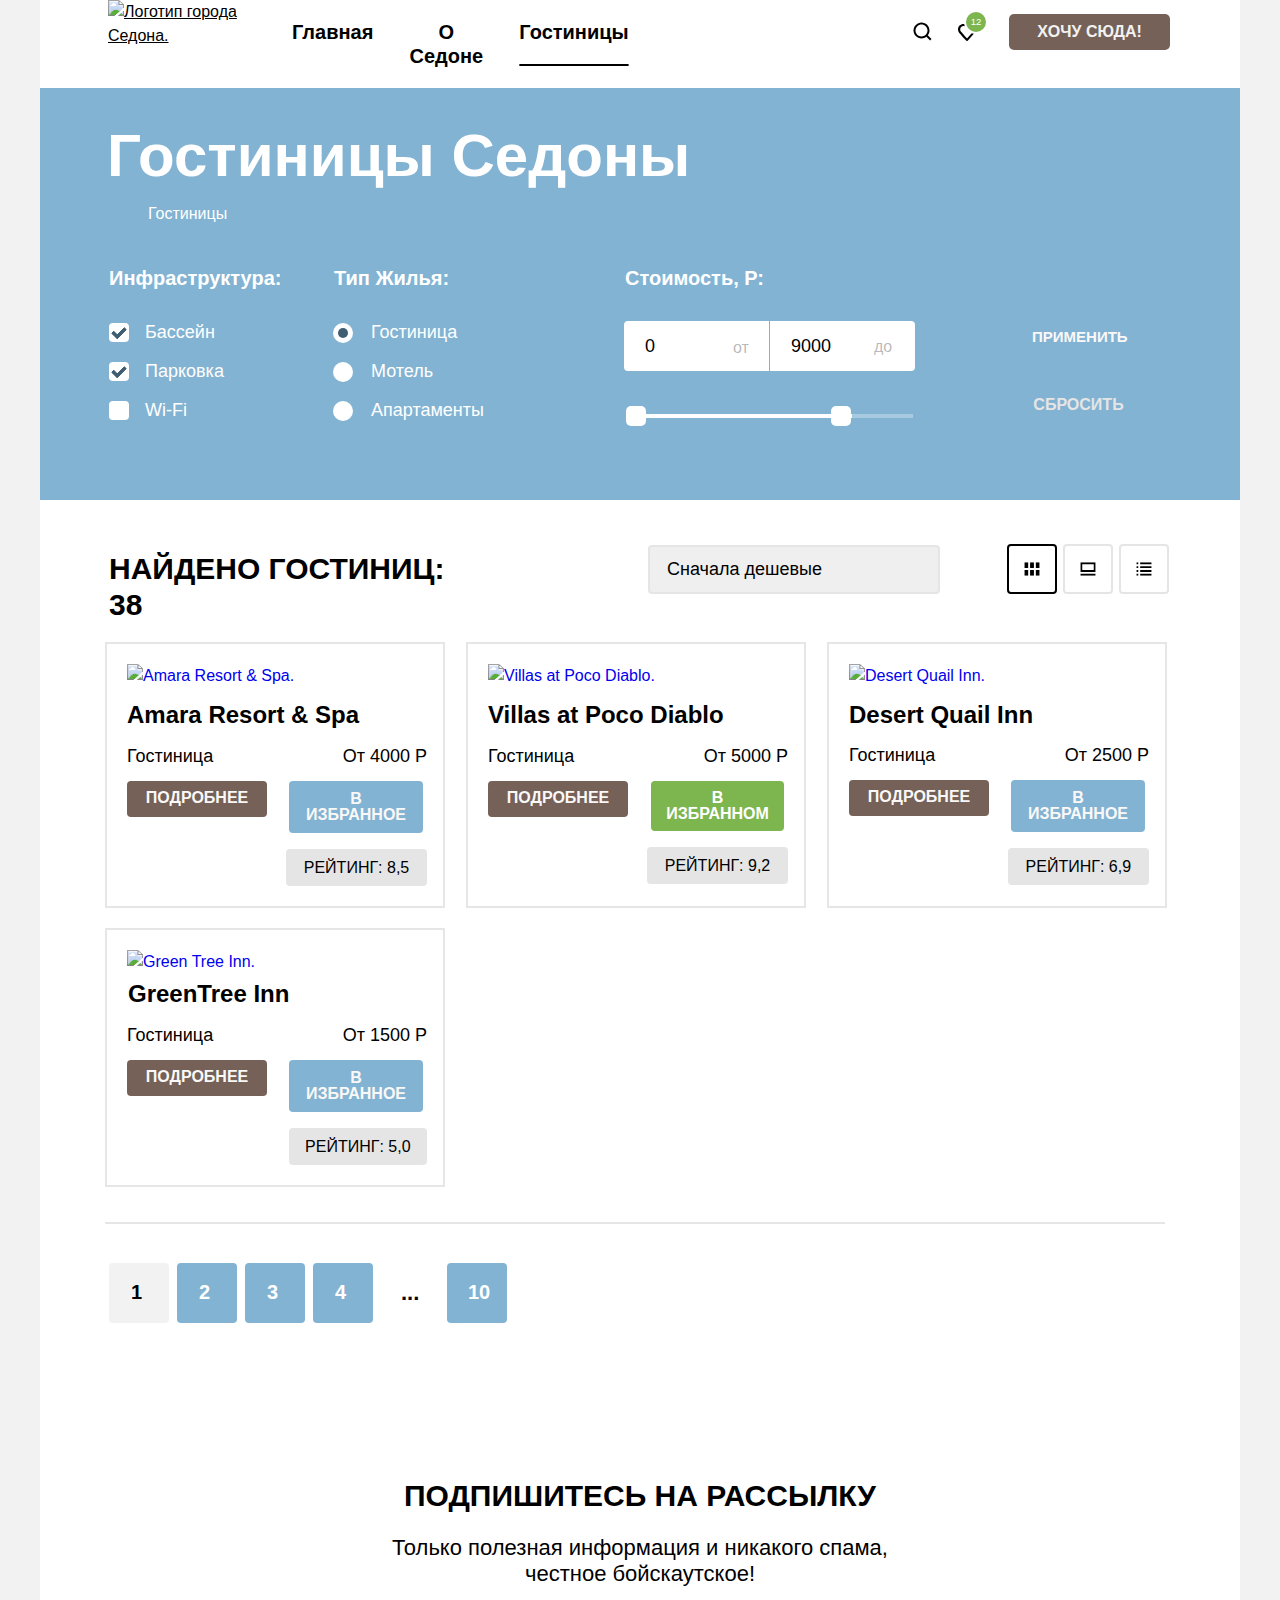
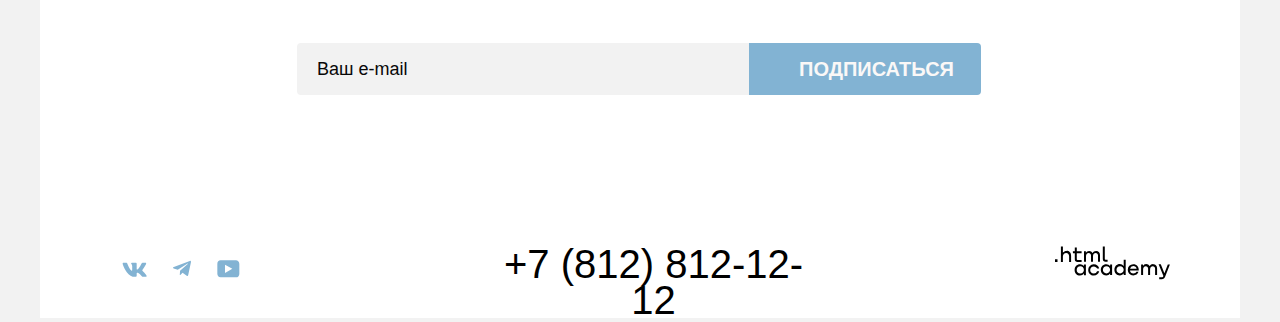
==== commit ec8e0bc2: "Защита" ====
--- a/catalog.html
+++ b/catalog.html
@@ -24,22 +24,18 @@
             <li class="navigation-item">
               <a class="navigation-link" href="index.html">Главная</a>
             </li>
-
             <li class="navigation-item">
               <a class="navigation-link" href="#"> О Седоне</a>
             </li>
-
-            <li class="navigation-item">
+            <li class="navigation-item-manu-i">
               <a class="navigation-link navigation-link-inner" href="#">Гостиницы</a>
             </li>
           </ul>
-
-
           <ul class="navigation-bloсk">
             <li class="navigation-bloсk-item">
               <a class="navigation-bloсk-link" href="#">
-                <svg aria-hidden="true" focusable="false" width="19" height="19" viewBox="0 0 19 19" fill="none"
-                  xmlns="http://www.w3.org/2000/svg">
+                <svg class="navigation-icon search" aria-hidden="true" focusable="false" width="20" height="20"
+                  viewBox="0 0 20 20" fill="none" xmlns="http://www.w3.org/2000/svg">
                   <path
                     d="M18.5 17.0083L14.8 13.3287C15.8 12.0359 16.5 10.3453 16.5 8.4558C16.5 4.08011 12.9 0.5 8.5 0.5C4.1 0.5 0.5 4.17956 0.5 8.55525C0.5 12.9309 4.1 16.511 8.5 16.511C10.3 16.511 12 15.9144 13.4 14.8204L17.1 18.5L18.5 17.0083ZM8.5 14.5221C5.2 14.5221 2.5 11.837 2.5 8.55525C2.5 5.27348 5.2 2.5884 8.5 2.5884C11.8 2.5884 14.5 5.27348 14.5 8.55525C14.5 11.837 11.8 14.5221 8.5 14.5221Z"
                     fill="black" />
@@ -48,8 +44,8 @@
               </a>
             </li>
             <li class="navigation-bloсk-item">
-              <a class="navigation-bloсk-link-i" href="#">
-                <svg aria-hidden="true" focusable="false" id="icon-clock-view" width="20" height="20"
+              <a class="navigation-bloсk-link" href="#">
+                <svg class="navigation-icon favourites" aria-hidden="true" focusable="false" width="20" height="20"
                   viewBox="0 0 20 20" fill="none" xmlns="http://www.w3.org/2000/svg">
                   <path
                     d="M9.9 19C9.6 19 9.3 18.9 9.1 18.6C3.7 12.5 2.4 11.1 2.1 10.7C1.4 9.8 1 8.6 1 7.4C1 4.4 3.4 2 6.5 2C7.8 2 9 2.5 10 3.3C11 2.5 12.3 2 13.5 2C16.5 2 19 4.4 19 7.4C19 8.7 18.5 9.9 17.7 10.8L10.7 18.7C10.5 18.9 10.3 19 9.9 19ZM3.9 9.5C4.2 9.9 7.4 13.5 10 16.4L16.2 9.4C16.7 8.9 16.9 8.2 16.9 7.4C16.9 5.6 15.4 4.1 13.6 4.1C12.6 4.1 11.6 4.6 10.9 5.4C10.6 5.7 10.3 5.8 10 5.8C9.7 5.8 9.4 5.6 9.2 5.4C8.5 4.6 7.5 4.1 6.5 4.1C4.7 4.1 3.2 5.6 3.2 7.4C3.1 8.3 3.5 9 3.9 9.5C3.8 9.5 3.8 9.5 3.9 9.5Z"
@@ -59,11 +55,14 @@
                 <span class="notification-badge">12</span>
               </a>
             </li>
+            <li class="want-here">
+              <a class="btn" href="#">
+                ХOЧУ СЮДА!
+                <span class="visual-hidden"> </span>
+              </a>
+            </li>
           </ul>
-
-          <a href="index.html" class="btn">ХОЧУ СЮДА!</a>
         </nav>
-
       </div>
 
     </header>
@@ -86,112 +85,117 @@
         <section class="hotels-products" data-test="hotels-products">
 
           <h2 class="visually-hidden" hidden>Фильтры</h2>
-          <form class="hotels-flters" action="https://echo.htmlacademy.ru/" method="get">
-          </form>
-
-          <fieldset class="hotels-filter-group">
-
-            <legend class="hotels-filter-title">Инфраструктура:</legend>
-            <ul class="hotels-filter-list">
-              <li class="hotels-filter-item">
-                <label class="control-b">
-                  <input checked class="visually-hidden control-input" type="checkbox" name="pool">
-                  <span class="control-mark"></span>
-                  <span class="control-label">Бассейн </span>
-                </label>
-              </li>
-
-              <li class="hotels-flters-item">
-                <label class="control">
-                  <input checked class="visually-hidden control-input" type="checkbox" name="parking">
-                  <span class="control-mark"></span>
-                  <span class="control-label">Парковка </span>
-                </label>
-              </li>
-
-              <li class="hotels-flters-item">
-                <label class="control-i">
-                  <input class="visually-hidden control-input" type="checkbox" name="wi-fi">
-                  <span class="control-mark"></span>
-                  <span class="control-label">Wi-Fi</span>
-                </label>
-              </li>
-            </ul>
-          </fieldset>
-
-
-          <fieldset class="hotels-filter-group">
-            <legend class="hotels-filter-title-h">Тип Жилья:</legend>
-
-            <ul class="hotels-filter-list-i">
-              <li class="hotels-flters-item">
-                <label class="control-radio-i">
-                  <input checked class="visually-hidden control-input" type="radio" name="hotels-type" value="hotel">
-                  <span class="control-mark-radio"></span>
-                  <span class="control-label">Гостиница</span>
-
-                </label>
-              </li>
-
-              <li class="hotels-filter-item">
-                <label class="control-radio">
-                  <input class="visually-hidden control-input" type="radio" name="hotels-type" value="motel">
-                  <span class="control-mark-radio"></span>
-                  <span class="control-label">Мотель </span>
-                </label>
-              </li>
-              <li class="hotels-filter-item">
-                <label class="control-radio-b">
-                  <input class="visually-hidden control-input" type="radio" name="hotels-type" value="apartments">
-                  <span class="control-mark-radio"></span>
-                  <span class="control-label"> Апартаменты </span>
-
-                </label>
-              </li>
-            </ul>
-          </fieldset>
-
-          <fieldset class="hotels-filter-group-c">
-            <legend class="hotels-filter-title-c">Стоимость, Р:</legend>
-
-
-            <div class="range">
-              <div class="range-wrapper-inputs">
-                <label class="catalog-filter-label">
-                  <span class="range-input-lable-min">от</span>
-                  <input class="range-input range-input-min" type="number" value="0" name="min-price">
-                </label>
-
-                <label class="catalog-filter-label">
-                  <span class="range-input-lable-max">до</span>
-                  <input class="range-input range-input-max" type="number" value="9000" name="max-price">
-                </label>
-              </div>
-
-              <div class="range-scale">
-                <div class="range-bar" style="left: 0; width: 226px;">
-
-                  <button class="range-toggle toggle-min" type="button">
-                    <span class="visually-hidden ">Изменить минимальную стоимость</span>
-                  </button>
-                  <button class="range-toggle toggle-max" type="button">
-                    <span class="visually-hidden ">Изменить максимальную стоимость</span>
-
-                  </button>
-                  <div class="range-bar-crey" style="left: 188px; width: 62px;">
+          <form class="hotels-filter" action="https://echo.htmlacademy.ru/" method="get">
+
+
+            <fieldset class="hotels-filter-group">
+
+              <legend class="hotels-filter-title">Инфраструктура:</legend>
+              <ul class="hotels-filter-list">
+                <li class="hotels-filter-item">
+                  <label class="control">
+                    <input checked class="visually-hidden control-input" type="checkbox" name="pool">
+                    <span class="control-mark"></span>
+                    <span class="control-label">Бассейн </span>
+                  </label>
+                </li>
+
+                <li class="hotels-filter-item">
+                  <label class="control">
+                    <input checked class="visually-hidden control-input" type="checkbox" name="parking">
+                    <span class="control-mark"></span>
+                    <span class="control-label">Парковка </span>
+                  </label>
+                </li>
+
+                <li class="hotels-filter-item">
+                  <label class="control">
+                    <input class="visually-hidden control-input" type="checkbox" name="wi-fi">
+                    <span class="control-mark"></span>
+                    <span class="control-label">Wi-Fi</span>
+                  </label>
+                </li>
+              </ul>
+            </fieldset>
+
+
+            <fieldset class="hotels-filter-group-i">
+
+              <legend class="hotels-filter-title-h">Тип Жилья:</legend>
+              <ul class="hotels-filter-list">
+                <li class="hotels-filter-item">
+                  <label class="control-radio">
+                    <input checked class="visually-hidden control-input" type="radio" name="product-group"
+                      value="hotel">
+                    <span class="control-mark-radio"></span>
+                    <span class="control-label">Гостиница</span>
+                  </label>
+                </li>
+
+                <li class="hotels-filter-item">
+                  <label class="control-radio">
+                    <input class="visually-hidden control-input" type="radio" name="product-group" value="motel">
+                    <span class="control-mark-radio"></span>
+                    <span class="control-label">Мотель</span>
+                  </label>
+                </li>
+
+                <li class="hotels-filter-item">
+                  <label class="control-radio">
+                    <input class="visually-hidden control-input" type="radio" name="product-group" value="apartments"
+                      disabled>
+                    <span class="control-mark-radio"></span>
+                    <span class="control-label">Апартаменты</span>
+                  </label>
+                </li>
+              </ul>
+            </fieldset>
+
+
+
+
+
+            <fieldset class="hotels-filter-group-c">
+              <legend class="hotels-filter-title-c">Стоимость, Р:</legend>
+
+
+              <div class="range">
+                <div class="range-wrapper-inputs">
+                  <label class="catalog-filter-label">
+                    <span class="range-input-lable-min">от</span>
+                    <input class="range-input range-input-min" type="number" value="0" name="min-price">
+                  </label>
+
+                  <label class="catalog-filter-label">
+                    <span class="range-input-lable-max">до</span>
+                    <input class="range-input range-input-max" type="number" value="9000" name="max-price">
+                  </label>
+                </div>
+
+                <div class="range-scale">
+                  <div class="range-bar">
+
+                    <button class="range-toggle toggle-min" type="button">
+                      <span class="visually-hidden ">Изменить минимальную стоимость</span>
+                    </button>
+                    <button class="range-toggle toggle-max" type="button">
+                      <span class="visually-hidden ">Изменить максимальную стоимость</span>
+
+                    </button>
+                    <div class="range-bar-crey">
+                    </div>
                   </div>
                 </div>
               </div>
-            </div>
-          </fieldset>
-
-
-          <div class="hotels-filter-button">
-
-            <button class="button-hover" type="submit">ПРИМЕНИТЬ</button>
-            <button class="button-all" type="submit">СБРОСИТЬ</button>
-          </div>
-
+            </fieldset>
+
+
+            <div class="hotels-filter-button">
+
+              <button class="button-hover" type="submit">ПРИМЕНИТЬ</button>
+              <button class="button-all" type="submit">СБРОСИТЬ</button>
+            </div>
+          </form>
         </section>
       </div>
 
@@ -210,6 +214,7 @@
             <option value="popular">Сначала популярные</option>
             <option value="cheap" selected> Сначала дешевые</option>
             <option value="expensive">Сначала дорогие</option>
+
           </select>
         </div>
 
@@ -219,24 +224,69 @@
           <li class="view-button-item-current">
             <a class="view-button view-button-current" href="#">
               <span class="visually-hidden">Показать плиткой</span>
+              <svg class="view-button-icon" width="48" height="48" viewBox="0 0 48 48" fill="none"
+                xmlns="http://www.w3.org/2000/svg">
+                <rect x="1" y="1" width="46" height="46" rx="3" stroke="black" stroke-width="2" />
+                <g clip-path="url(#clip0_33548_2035)">
+                  <path d="M20 17H16V23H20V17Z" fill="black" />
+                  <path d="M32 17H28V23H32V17Z" fill="black" />
+                  <path d="M26 17H22V23H26V17Z" fill="black" />
+                  <path d="M20 25H16V31H20V25Z" fill="black" />
+                  <path d="M32 25H28V31H32V25Z" fill="black" />
+                  <path d="M26 25H22V31H26V25Z" fill="black" />
+                </g>
+                <defs>
+                  <clipPath id="clip0_33548_2035">
+                    <rect width="16" height="14" fill="white" transform="translate(16 17)" />
+                  </clipPath>
+                </defs>
+              </svg>
             </a>
           </li>
           <li class="view-button-item-card">
             <a class="view-button view-button-card" href="#">
               <span class="visually-hidden">Показать карточками</span>
+              <svg class="view-button-icon" width="48" height="48" viewBox="0 0 48 48" fill="none"
+                xmlns="http://www.w3.org/2000/svg">
+                <rect x="1" y="1" width="46" height="46" rx="3" stroke="#E5E5E5" stroke-width="2" />
+                <g clip-path="url(#clip0_33548_2210)">
+                  <path d="M32 29H16V31H32V29Z" fill="black" />
+                  <path d="M30 19V25H18V19H30ZM32 17H16V27H32V17Z" fill="black" />
+                </g>
+                <defs>
+                  <clipPath id="clip0_33548_2210">
+                    <rect width="16" height="14" fill="white" transform="translate(16 17)" />
+                  </clipPath>
+                </defs>
+              </svg>
             </a>
           </li>
           <li class="view-button-item-list">
             <a class="view-button view-button-list" href="#">
               <span class="visually-hidden">Показать список</span>
+              <svg class="view-button-icon" width="48" height="48" viewBox="0 0 48 48" fill="none"
+                xmlns="http://www.w3.org/2000/svg">
+                <rect x="1" y="1" width="46" height="46" rx="3" stroke="#E5E5E5" stroke-width="2" />
+                <g clip-path="url(#clip0_33548_2388)">
+                  <path d="M18 17H16V19H18V17Z" fill="black" />
+                  <path d="M32 17H20V19H32V17Z" fill="black" />
+                  <path d="M18 21H16V23H18V21Z" fill="black" />
+                  <path d="M32 21H20V23H32V21Z" fill="black" />
+                  <path d="M18 25H16V27H18V25Z" fill="black" />
+                  <path d="M32 25H20V27H32V25Z" fill="black" />
+                  <path d="M18 29H16V31H18V29Z" fill="black" />
+                  <path d="M32 29H20V31H32V29Z" fill="black" />
+                </g>
+                <defs>
+                  <clipPath id="clip0_33548_2388">
+                    <rect width="16" height="14" fill="white" transform="translate(16 17)" />
+                  </clipPath>
+                </defs>
+              </svg>
             </a>
           </li>
         </ul>
       </div>
-
-
-
-
 
       <div class="hotels-container">
 
@@ -250,7 +300,7 @@
             </a>
 
             <div class="card">
-              <div class="hotels-card-discription">Гостиница</div>
+              <div class="hotels-card-description">Гостиница</div>
               <div class="hotels-card-price"> От 4000 P</div>
             </div>
 
@@ -261,7 +311,8 @@
 
             <div class="rating-top">
               <div class="rating-stars-four"></div>
-              <div class="rating"> РЕЙТИНГ: 8,5</div>
+              <span class="visually-hidden">Рейтинг отеля четыре звезды</span>
+              <div class="rating">РЕЙТИНГ: 8,5</div>
             </div>
           </li>
 
@@ -272,7 +323,7 @@
               <h3 class="hotels-card-title">Villas at Poco Diablo</h3>
             </a>
             <div class="card">
-              <div class="hotels-card-discription">Гостиница</div>
+              <div class="hotels-card-description">Гостиница</div>
               <div class="hotels-card-price">От 5000 P</div>
             </div>
             <div class="car">
@@ -281,6 +332,7 @@
             </div>
             <div class="rating-top">
               <div class="rating-stars-four"></div>
+              <span class="visually-hidden">Рейтинг отеля четыре звезды</span>
               <div class="rating">РЕЙТИНГ: 9,2</div>
             </div>
           </li>
@@ -293,7 +345,7 @@
               <h3 class="hotels-card-title-i">Desert Quail Inn</h3>
             </a>
             <div class="card">
-              <div class="hotels-card-discription">Гостиница</div>
+              <div class="hotels-card-description">Гостиница</div>
               <div class="hotels-card-price">От 2500 P</div>
             </div>
             <div class="car">
@@ -302,6 +354,7 @@
             </div>
             <div class="rating-top">
               <div class="rating-stars-three"></div>
+              <span class="visually-hidden">Рейтинг отеля три звезды</span>
               <div class="rating">РЕЙТИНГ: 6,9</div>
             </div>
           </li>
@@ -314,7 +367,7 @@
               <h3 class="hotels-card-title-b"> GreenTree Inn </h3>
             </a>
             <div class="card">
-              <div class="hotels-card-discription">Гостиница</div>
+              <div class="hotels-card-description">Гостиница</div>
               <div class="hotels-card-price">От 1500 P</div>
             </div>
             <div class="car">
@@ -323,6 +376,7 @@
             </div>
             <div class="rating-top">
               <div class="rating-stars-two"></div>
+              <span class="visually-hidden">Рейтинг отеля две звезды</span>
               <div class="rating"> РЕЙТИНГ: 5,0</div>
             </div>
           </li>
@@ -333,7 +387,7 @@
         <h3 class="visually-hidden" hidden>Нумерация страниц</h3>
         <ul class="pagination">
           <li class="pagination-item">
-            <a class="pagination-link pagination-prev pagination-disabled">1
+            <a class="pagination-link pagination-prev pagination-current">1
               <span class="visually-hidden">Первая страница</span>
             </a>
           </li>
@@ -352,8 +406,6 @@
           <li class="pagination-item">
             <a class="pagination-link" href="#">4
               <span class="visually-hidden">Четвертая страница</span>
-
-
             </a>
           </li>
           <li class="pagination-item">
@@ -365,37 +417,43 @@
               <span class="visually-hidden">Десятая страница</span>
             </a>
           </li>
-
         </ul>
       </section>
-
     </main>
 
     <footer class="page-footer">
       <section class="following-i">
         <h2 class="following-title">ПОДПИШИТЕСЬ НА РАССЫЛКУ</h2>
         <p class="following-descrition">Только полезная информация и никакого спама,<br> честное бойскаутское!</p>
+
         <form class="following-from" action="https://echo.htmlacademy.ru/" method="post">
 
           <div class="feedback">
             <span class="following-from-name">
               <label class="visually-hidden" for="user-email">Ваш e-mail</label>
-              <input class="field" type="text" id="user-email" name="user-email" placeholder="Ваш e-mail">
+
+              <input class="field-email" placeholder="Ваш e-mail" type="email" name="user-email" id="user-email"
+                required>
             </span>
             <button class="button-submit" type="submit">ПОДПИСАТЬСЯ </button>
+            <span class="visually-hidden">Отправить</span>
           </div>
         </form>
+
+
+
       </section>
 
       <div class="page-footer-block">
         <section class="footer-social">
           <h2 class="visually-hidden">Социальные сети </h2>
           <ul class="footer-social-list">
+
             <li class="footer-social-item">
               <a class="footer-social-link footer-social-vk" href="#">
                 <span class="visually-hidden">ВКонтакте</span>
-                <svg aria-hidden="true" focusable="false" id="icon-wk" width="25" height="15" viewBox="0 0 25 15"
-                  fill="currenColor" xmlns="http://www.w3.org/2000/svg">
+                <svg aria-hidden="true" focusable="false" width="25" height="15" viewBox="0 0 25 15" fill="currentColor"
+                  xmlns="http://www.w3.org/2000/svg">
                   <path fill-rule="evenodd" clip-rule="evenodd"
                     d="M24.1164 1.80445C24.2824 1.25845 24.1164 0.856445 23.3214 0.856445H20.6964C20.0284 0.856445 19.7204 1.20345 19.5534 1.58645C19.5534 1.58645 18.2184 4.78245 16.3274 6.85845C15.7154 7.46045 15.4374 7.65145 15.1034 7.65145C14.9364 7.65145 14.6854 7.46045 14.6854 6.91345V1.80445C14.6854 1.14845 14.5014 0.856445 13.9454 0.856445H9.81738C9.40038 0.856445 9.14938 1.16045 9.14938 1.44945C9.14938 2.07045 10.0954 2.21445 10.1924 3.96245V7.76045C10.1924 8.59345 10.0394 8.74444 9.70538 8.74444C8.81538 8.74444 6.65038 5.53345 5.36538 1.85945C5.11638 1.14445 4.86438 0.856445 4.19338 0.856445H1.56638C0.816382 0.856445 0.666382 1.20345 0.666382 1.58645C0.666382 2.26845 1.55638 5.65645 4.81138 10.1374C6.98138 13.1974 10.0364 14.8564 12.8194 14.8564C14.4884 14.8564 14.6944 14.4884 14.6944 13.8534V11.5404C14.6944 10.8034 14.8524 10.6564 15.3814 10.6564C15.7714 10.6564 16.4384 10.8484 17.9964 12.3234C19.7764 14.0724 20.0694 14.8564 21.0714 14.8564H23.6964C24.4464 14.8564 24.8224 14.4884 24.6064 13.7604C24.3684 13.0364 23.5184 11.9854 22.3914 10.7384C21.7794 10.0284 20.8614 9.26345 20.5824 8.88045C20.1934 8.38945 20.3044 8.17044 20.5824 7.73345C20.5824 7.73345 23.7824 3.30745 24.1154 1.80445H24.1164Z"
                     fill="currentColor" />
@@ -406,8 +464,8 @@
             <li class="footer-social-item">
               <a class="footer-social-link footer-social-tm" href="#">
                 <span class="visually-hidden">Телеграмм</span>
-                <svg aria-hidden="true" focusable="false" id="icon-tm" width="18" height="17" viewBox="0 0 18 17"
-                  fill="currenColor" xmlns="http://www.w3.org/2000/svg">
+                <svg aria-hidden="true" focusable="false" width="18" height="17" viewBox="0 0 18 17" fill="currentColor"
+                  xmlns="http://www.w3.org/2000/svg">
                   <path
                     d="M16.785 0.955705L0.840489 7.1042C-0.247661 7.54126 -0.241365 8.14828 0.640845 8.41897L4.73445 9.69597L14.2058 3.72014C14.6537 3.44766 15.0629 3.59424 14.7265 3.89281L7.05283 10.8183H7.05103L7.05283 10.8192L6.77045 15.0387C7.18413 15.0387 7.36669 14.8489 7.59871 14.625L9.58705 12.6915L13.7229 15.7464C14.4855 16.1664 15.0332 15.9506 15.2229 15.0405L17.9379 2.2453C18.2158 1.13107 17.5126 0.626562 16.785 0.955705Z"
                     fill="currentColor" />
@@ -417,14 +475,14 @@
             <li class="footer-social-item">
               <a class="footer-social-link footer-social-youtube" href="#">
                 <span class="visually-hidden">Ютуб</span>
-                <svg aria-hidden="true" focusable="false" id="icon-youtube" width="48" height="41" viewBox="0 0 48 41"
-                  fill="currenColor" xmlns="http://www.w3.org/2000/svg">
+                <svg width="23" height="18" viewBox="0 0 23 18" fill="currentColor" xmlns="http://www.w3.org/2000/svg">
                   <path
-                    d="M31.9402 12.3564H16.5074C14.6467 12.3564 13.3333 13.9502 13.3333 15.7564V25.8502C13.3333 27.7627 14.6467 29.3564 16.5074 29.3564H32.1591C33.8009 29.3564 35.3333 27.7627 35.3333 25.9564V15.7564C35.1143 13.9502 33.8009 12.3564 31.9402 12.3564ZM20.9949 24.8939V16.8189L28.3283 20.8564L20.9949 24.8939Z"
+                    d="M18.9402 0.356445H3.50738C1.64668 0.356445 0.333252 1.9502 0.333252 3.75645V13.8502C0.333252 15.7627 1.64668 17.3564 3.50738 17.3564H19.1591C20.8009 17.3564 22.3333 15.7627 22.3333 13.9564V3.75645C22.1143 1.9502 20.8009 0.356445 18.9402 0.356445ZM7.99494 12.8939V4.81894L15.3283 8.85645L7.99494 12.8939Z"
                     fill="currentColor" />
                 </svg>
               </a>
             </li>
+
           </ul>
         </section>
 
@@ -435,7 +493,12 @@
 
         <section class="footer-link">
           <h2 class="visually-hidden">Сcылка на академию</h2>
-          <img class="logo-academy" src="./images/logo.svg" width="115" height="33" alt="HTML академия.">
+          <a class="html-academy-link" href=" https://htmlacademy.ru/">
+            <svg xmlns="http://www.w3.org/2000/svg" width="115" height="34" fill="none" class="academy-logo">
+              <path fill="#000"
+                d="M0 13.3v2.6h2.5v-2.6H0Zm11.6-8.4c-1.6 0-2.8.7-3.6 1.7h-.1V.4h-2v15.5h2v-5.3C7.9 8.5 9.2 7 11.2 7c1.8 0 2.9 1.4 2.9 3.2v5.7h2V9.8c.1-3-1.8-5-4.5-5Zm15 .3h-4.8V1.5h-2v3.8h-1.9v2h1.9v6c0 1.7 1 2.7 2.7 2.7h4.1v-2h-3.7c-.7 0-1.1-.4-1.1-1.1V7.2h4.8v-2ZM41.1 5c-1.6 0-2.9.8-3.5 2h-.1a3.7 3.7 0 0 0-3.4-2c-1.4 0-2.5.8-3.1 1.8h-.1V5.2H29v10.6h2v-5.4c0-2 1-3.5 2.6-3.5 1.5 0 2.4 1 2.4 2.6v6.3h2v-5.6c0-2.4 1.4-3.3 2.6-3.3 1.5 0 2.4 1 2.4 2.6v6.3h2V9.3c.1-2.5-1.4-4.3-3.9-4.3Zm6.7 8c0 1.8 1 2.8 2.8 2.8h2v-2h-1.7c-.7 0-1.1-.4-1.1-1.1V.4h-2V13Zm-18.9 7a4.9 4.9 0 0 0-3.9-1.7c-3.1 0-5.4 2.3-5.4 5.6s2.3 5.6 5.4 5.6c1.8 0 3-.8 3.8-2h.1v1.7h2V18.6h-2V20Zm-3.6 7.5c-2.2 0-3.6-1.6-3.6-3.6s1.4-3.6 3.6-3.6 3.6 1.6 3.6 3.6c0 1.9-1.4 3.6-3.6 3.6Zm18.9-5.1c-.5-2.4-2.6-4.1-5.4-4.1a5.4 5.4 0 0 0-5.6 5.6c0 3 2.2 5.6 5.6 5.6 2.8 0 4.9-1.8 5.4-4.2h-2.1a3.4 3.4 0 0 1-3.3 2.3c-2.2 0-3.6-1.6-3.6-3.6s1.4-3.6 3.6-3.6c1.6 0 2.8 1 3.3 2.2h2.1v-.2ZM55.1 20a4.9 4.9 0 0 0-3.9-1.8c-3.1 0-5.4 2.3-5.4 5.6s2.3 5.6 5.4 5.6c1.8 0 3-.8 3.8-2h.1v1.7h2V18.6h-2V20Zm-3.6 7.4c-2.2 0-3.6-1.6-3.6-3.6s1.4-3.6 3.6-3.6 3.6 1.6 3.6 3.6c0 1.9-1.5 3.6-3.6 3.6Zm17.2-7.3a5 5 0 0 0-3.9-2c-3.1 0-5.4 2.4-5.4 5.7s2.2 5.6 5.4 5.6c1.7 0 3-.8 3.8-1.8h.1v1.5h2V13.8h-2v6.4Zm-3.6 7.3c-2.2 0-3.6-1.6-3.6-3.6s1.4-3.6 3.6-3.6 3.6 1.6 3.6 3.6c-.1 2-1.5 3.6-3.6 3.6Zm13.2-9.2a5.4 5.4 0 0 0-5.5 5.6c0 3 2.1 5.6 5.5 5.6 2.5 0 4.5-1.3 5.2-3.6h-2.1c-.5 1-1.6 1.6-3 1.6-1.9 0-3.3-1.3-3.4-3h8.8c.2-3.5-2-6.2-5.5-6.2Zm0 1.9c1.7 0 3 1 3.3 2.6h-6.5a3.2 3.2 0 0 1 3.2-2.6Zm19.9-2a4 4 0 0 0-3.6 2h-.1c-.6-1.1-1.8-2-3.4-2-1.4 0-2.5.8-3.1 1.9v-1.5h-1.9v10.6h2v-5.4c0-2 1-3.4 2.6-3.5 1.5 0 2.4 1 2.4 2.6v6.3h2v-5.6c0-2.4 1.4-3.3 2.6-3.3 1.5 0 2.4 1 2.4 2.6v6.3h2v-6.5c.1-2.6-1.4-4.4-3.9-4.4Zm11.2 9.2-3.6-9h-2.2l4.8 11.7c-.3.9-.7 1.2-1.7 1.2h-2.5v2h2.5c1.8 0 2.8-.8 3.5-2.6l4.7-12.2h-2.1l-3.4 8.9Z" />
+            </svg>
+          </a>
         </section>
       </div>
     </footer>
--- a/styles/styles.css
+++ b/styles/styles.css
@@ -15,11 +15,7 @@
 }
 
 html {
-  height: 100%;
-}
-
-html {
-  box-sizing: content-box;
+  min-height: 100%;
 }
 
 body {
@@ -28,8 +24,7 @@
   font-family: "PT Sans", sans-serif;
   font-size: 16px;
   line-height: 24px;
-  color: rgba(0, 0, 0, 1);
-  width: 1280px;
+  color: rgba(0, 0, 0, 1); 
 }
 
 .pade-container {
@@ -42,57 +37,20 @@
   color: rgba(0, 0, 0, 1);
   background-color: rgba(255, 255, 255, 1);
   flex-wrap: wrap;
-  flex-direction: column;
 }
 
 .button {
   font-family: inherit;
   font-size: 16px;
   line-height: 16px;
-  font-weight: 400;
+  font-weight: 700;
   text-align: center;
   color: rgba(255, 255, 255, 1);
   text-decoration: none;
   text-transform: uppercase;
 }
 
-.navigation-button {
-  border: none;
-  border-radius: 4px;
-  color: rgba(255, 255, 255, 1);
-  background-color: rgba(117, 97, 87, 1);
-  width: 160px;
-  height: fit-content;
-  text-transform: uppercase;
-  margin-left: -35px;
-  line-height: 20px;
-  font-size: 16px;
-  font-family: "PT Sans", sans-serif;
-  font-weight: 700;
-  margin-top: 14px;
-  margin-bottom: 18px;
-  min-height: 36px;
-}
-
-.navigation-button:focus,
-.navigation-button:hover {
-  background-color: rgba(97, 80, 72, 1);
-}
-
-.navigation-button:active {
-  outline: 2px solid rgba(117, 97, 87, 1);
-  background-color: rgb(240, 243, 245);
-}
-
-.navigation-button:disabled {
-  outline: 2px solid rgba(229, 229, 229, 1);
-  background-color: rgb(240, 243, 245);
-}
-
-
-
 .view-button-item-current {
-  background-image: url("../images/view.svg");
   width: 48px;
   min-height: 48px;
   color: rgba(0, 0, 0, 1);
@@ -101,17 +59,7 @@
   list-style-type: none;
 }
 
-.navigation-logo {
-  margin-left: 44px;
-  margin-right: 27px;
-}
-
-.navigation-bloсk-link {
-  margin-right: 27px;
-}
-
 .view-button-item-card {
-  background-image: url("../images/view-1.svg");
   width: 48px;
   min-height: 48px;
   color: rgba(0, 0, 0, 1);
@@ -121,13 +69,20 @@
 }
 
 .view-button-item-list {
-  background-image: url("../images/view-2.svg");
   width: 48px;
   min-height: 48px;
   color: rgba(0, 0, 0, 1);
   background-color: rgba(255, 255, 255, 1);
   background-repeat: no-repeat;
   list-style-type: none;
+}
+
+.navigation-item-menu {
+  max-width: 125px;
+}
+
+.navigation-item-menu-i {
+  max-width: 125px;
 }
 
 .hotels-container {
@@ -135,13 +90,14 @@
   min-width: 1060px;
   justify-content: flex-start;
   list-style-type: none;
-  margin-top: 47px;
+  margin-top: 29px;
+  margin-left: 65px;
+  margin-right: 73px;
 }
 
 .hotels-card-title {
-  margin-left: -1px;
-  margin-top: 11px;
-  margin-bottom: 15px;
+  margin-top: 13px;
+  margin-bottom: 17px;
   font-size: 24px;
   line-height: 28px;
   color: rgba(0, 0, 0, 1);
@@ -149,8 +105,7 @@
 }
 
 .hotels-card-title-i {
-  margin-left: -1px;
-  margin-top: 11px;
+  margin-top: 13px;
   margin-bottom: 16px;
   font-size: 24px;
   line-height: 28px;
@@ -159,14 +114,19 @@
 }
 
 .hotels-card-title-b {
-  margin-left: -1px;
-  margin-top: 11px;
-  margin-bottom: 16px;
+  margin-left: 1px;
+  margin-top: 6px;
+  margin-bottom: 17px;
   font-size: 24px;
   line-height: 28px;
   color: rgba(0, 0, 0, 1);
   text-decoration: none;
 }
+
+.hotels-filter{
+  display: flex;
+  flex-wrap: wrap;
+ }
 
 .grid-container {
   display: grid;
@@ -174,7 +134,6 @@
   gap: 117px;
   list-style-type: none;
   width: 1200px;
-  min-height: 49px;
   margin-bottom: -10px;
   margin-left: 74px;
 }
@@ -185,7 +144,41 @@
   gap: 8px;
   flex-wrap: wrap;
   margin-top: -22px;
-  margin-left: -8px;
+  margin-left: -11px;
+}
+
+.view-button {
+  display: flex;
+  width: 46px;
+  height: 46px;
+  border-radius: 4px;
+  border: 2px solid rgba(229, 229, 229, 1)
+}
+
+.view-button-icon {
+  width: 46px;
+  height: 46px;
+}
+
+.view-button:active {
+  border: 2px solid rgba(0, 0, 0, 1);
+}
+
+.view-button-current {
+  border: 2px solid rgba(0, 0, 0, 1);
+}
+
+.view-button:focus {
+  border: 2px solid rgba(130, 179, 211, 1);
+  outline: none;
+}
+
+.view-button:hover {
+  border: 2px solid rgba(0, 0, 0, 1);
+}
+
+.view-button-icon rect {
+  stroke: transparent;
 }
 
 .search-hotel-couht {
@@ -218,7 +211,7 @@
   width: 1200px;
   flex-wrap: wrap;
   color: rgba(0, 0, 0, 1);
-  margin: 0 auto;
+  margin: 0;
 }
 
 .navigation a {
@@ -231,22 +224,23 @@
 .navigation-list {
   display: flex;
   flex-wrap: wrap;
-  margin: 3px;
   padding: 0;
-  justify-content: space-between;
   list-style-type: none;
-  min-width: 340px;
-  margin-left: 2px;
+  max-width: 370px;
+  margin: 0;
   line-height: 24px;
   font-size: 20px;
   font-weight: 700;
-}
-
-.navigation-link {
+  height: fit-content;
+  margin-left: 28px;
+}
+
+.navigation-link{
   text-decoration: none;
   font-weight: 700px;
   text-align: center;
-  padding: 15px 16px;
+  padding: 20px 16px;
+  max-width: 113px;
 }
 
 .navigation-link:hover {
@@ -260,46 +254,58 @@
 
 .navigation-item {
   position: relative;
-  max-width: 125px;
-}
-
-.navigation-bloсk-link-i {
-  padding-left: 64px;
-}
-
-.navigation-link-сurrent::after {
-  content: "";
-  position: absolute;
-  left: 16px;
-  width: 68px;
-  bottom: 3px;
-  min-height: 2px;
-  background-color: rgba(0, 0, 0, 1);
-}
-
-.navigation-link-inner::after {
-  content: "";
-  position: absolute;
-  left: 16px;
-  width: 92px;
-  bottom: 4px;
-  min-height: 2px;
-  background-color: rgba(0, 0, 0, 1);
+  max-width: 114px;
+}
+
+.navigation-item-i {
+  position: relative;
+  max-width: 114px;
 }
 
 .navigation-bloсk-item {
+ width: 44px;
+ height: 62px;
+}
+
+.navigation-bloсk-link{
+  width: 100%;
+  height: 100%;
+  display: flex;
+  margin: 0;
+ }
+
+.navigation-bloсk {
+  position: static;
+  display: flex;
+  flex-wrap: wrap;
+  margin: 0;
+  list-style-type: none;
+  min-height: 64px;
+  margin-left: auto;
+  margin-right: 70px;
+  padding: 0;
+  align-items: flex-start;
+  max-width: 270px;
+}
+
+.navigation-icon {
   position: relative;
-}
-
-.navigation-bloсk {
-  position: relative;
-  width: 268px;
-  display: flex;
-  flex-wrap: wrap;
-  justify-content: flex-end;
-  margin-left: 116px;
-  margin-top: 22px;
-  list-style-type: none;
+  top: 1px;
+  margin: auto;
+  height: fit-content;
+}
+
+.navigation-icon .favorites{
+  padding: 20px 13px;
+}
+
+.navigation-icon .search{
+  padding: 20px 13px;
+}
+
+.want-here{
+  padding-left: 20px;
+  padding-top: 14px;
 }
 
 .notification-badge {
@@ -311,18 +317,18 @@
   border-radius: 50%;
   border: 2px solid rgba(255, 255, 255, 1);
   background-color: rgba(125, 181, 79, 1);
-  color: #ffffff;
+  color: rgba(255, 255, 255, 1);
   text-decoration: none;
   font-size: 0.6em;
   position: absolute;
-  top: -14px;
-  left: 4px;
+  top: 10px;
+  margin-left: 19px;
   height: fit-content;
 }
 
 .logo {
   display: block;
-  margin-left: 24px;
+  margin-left:68px;
 }
 
 .logo-text {
@@ -342,7 +348,6 @@
   background-color: rgba(255, 255, 255, 1);
   background-size: 100% auto;
   background-repeat: no-repeat;
-  margin-top: -6px;
 }
 
 .hero-welcome {
@@ -357,14 +362,14 @@
 }
 
 .hero-welcome-tittle {
-  width: 620px;
+  width: 630px;
   text-align: center;
   margin: 0 auto;
   padding-top: 43px;
   padding-bottom: 88px;
   line-height: 36px;
   font-size: 20px;
-  margin-left: 290px;
+  margin-left: 284px;
 }
 
 .home {
@@ -372,7 +377,7 @@
   font-size: 22px;
   font-weight: 400;
   line-height: 26px;
-  margin: 0 -40px;
+  margin: 2px -35px;
   padding: 0;
   width: 700px;
 }
@@ -389,85 +394,56 @@
   background-repeat: no-repeat;
 }
 
-.advantages-item-square::after {
+.advantages-title-block::after {
+  content: "";
+  display: block;
+  width: 60px;
+  min-height: 2px;
+  background-color: rgba(0, 0, 0, 1);
   position: relative;
+  left: 87px;
+  bottom: -30px;
+  background-color: rgba(0, 0, 0, 0.3);
+  background-repeat: no-repeat;
+}
+
+.advantages-title::after {
+    content: "";
+    display: block;
+    width: 60px;
+    min-height: 2px;
+    background-color: rgba(0, 0, 0, 1);
+    position: relative;
+    left: 87px;
+    bottom: -30px;
+    background-color: rgba(255, 255, 255, 0.3);
+    background-repeat: no-repeat;
+ }
+  
+.advantages-title-i::after {
   content: "";
-  width: 100%;
-  min-height: 57px;
-  left: 83px;
-  bottom: 94px;
-  z-index: 1;
-  background-image: url("../images/rectangle.svg");
+  display: block;
+  width: 60px;
+  min-height: 2px;
+  background-color: rgba(0, 0, 0, 1);
+  position: relative;
+  left: 87px;
+  bottom: -30px;
+  background-color: rgba(255, 255, 255, 0.3);
   background-repeat: no-repeat;
-}
-
-.advantages-item-road::after {
-  position: relative;
-  content: "";
-  width: 100%;
-  min-height: 57px;
-  left: 87px;
-  bottom: 93px;
-  z-index: 1;
-  background-image: url("../images/rectangle.svg");
-  background-repeat: no-repeat;
-}
-
-.advantages-item-tourist::after {
-  position: relative;
-  content: "";
-  width: 100%;
-  min-height: 57px;
-  left: 87px;
-  bottom: 93px;
-  z-index: 1;
-  background-image: url("../images/rectangle.svg");
-  background-repeat: no-repeat;
-}
-
-.advantages-item-town::after {
-  position: relative;
-  content: "";
-  width: 100%;
-  min-height: 57px;
-  left: 87px;
-  bottom: 115px;
-  z-index: 1;
-  background-image: url("../images/rectangle-i.svg");
-  background-repeat: no-repeat;
-}
-
-.advantages-item-box-photo::after {
-  position: relative;
-  content: "";
-  width: 100%;
-  min-height: 57px;
-  left: 87px;
-  bottom: 113px;
-  z-index: 1;
-  background-image: url("../images/rectangle-i.svg");
-  background-repeat: no-repeat;
-}
-
-#icon-clock-view {
-  transform: translate(-66px, -1px);
 }
 
 .advantages-title {
   font-size: 24px;
   line-height: 28px;
-  margin-bottom: 24px;
-  margin-left: -1px;
-}
+ }
 
 .advantages-title-i {
   font-size: 24px;
   line-height: 28px;
-  margin-bottom: 24px;
-  margin-left: -3px;
-}
-
-.advantages-discription {
+ }
+
+.advantages-description {
   font-size: 18px;
   line-height: 21px;
   font-family: "PT Sans", sans-serif;
@@ -475,16 +451,15 @@
   margin-top: 17px;
 }
 
-.advantages-discription-s {
+.advantages-description-s {
   font-size: 18px;
   line-height: 21px;
   font-family: "PT Sans", sans-serif;
   font-weight: 400;
-  margin-top: 38px;
-  margin-left: -1px;
-}
-
-.advantages-discription-i {
+  margin-top: 37px;
+}
+
+.advantages-description-i {
   font-size: 18px;
   line-height: 21px;
   font-family: "PT Sans", sans-serif;
@@ -502,50 +477,49 @@
   text-align: center;
   margin: 0;
   padding: 0;
-  margin-top: -6px;
   min-height: 385px;
 }
 
 .infrastructure-item-housing {
   background-image: url("../images/advantage-icon-housing.svg");
   background-position-x: 50%;
-  background-position-y: 78px;
+  background-position-y: 73px;
   width: 230px;
   min-height: 200px;
   text-align: center;
   background-repeat: no-repeat;
-  padding: 66px 85px;
+  padding: 60px 85px;
   list-style-type: none;
 }
 
 .infrastructure-item-meal {
   background-image: url("../images/advantage-icon-meal.svg");
   background-position-x: 50%;
-  background-position-y: 78px;
+  background-position-y: 73px;
   width: 230px;
   min-height: 200px;
   text-align: center;
   color: rgba(0, 0, 0, 1);
   background-color: rgba(255, 255, 255, 1);
   background-repeat: no-repeat;
-  padding: 66px 85px;
+  padding: 60px 85px;
   list-style-type: none;
 }
 
 .infrastructure-item-gifts {
   background-image: url("../images/advantage-icon-gifts.svg");
   background-position-x: 50%;
-  background-position-y: 78px;
+  background-position-y: 73px;
   width: 230px;
   min-height: 200px;
   text-align: center;
   background-repeat: no-repeat;
-  padding: 66px 85px;
+  padding: 64px 85px;
   list-style-type: none;
 }
 
 .infrastructure {
-  padding-top: 32px;
+  padding-top: 34px;
   padding-bottom: 46px;
   margin: 0 auto;
   text-align: center;
@@ -557,17 +531,15 @@
   font-family: "PT Sans", sans-serif;
   font-weight: 700;
   line-height: 28px;
+  font-size: 24px;  
+}
+
+.infrastructure-title-gifts {
+  font-family: "PT Sans", sans-serif;
+  font-weight: 700;
+  line-height: 18px;
   font-size: 24px;
-  margin-left: -1px;
-}
-
-.infrastructure-title-gifts {
-  font-family: "PT Sans", sans-serif;
-  font-weight: 700;
-  line-height: 28px;
-  font-size: 24px;
-  padding-top: 92px;
-  margin-left: -1px;
+  padding-top: 96px;
 }
 
 .advantages-item-wide {
@@ -591,8 +563,7 @@
 
 .advantages-item {
   display: flex;
-  margin-top: -59px;
-  flex-wrap: wrap;
+ flex-wrap: wrap;
 }
 
 .index-columns {
@@ -615,29 +586,27 @@
   background-color: rgba(131, 179, 211, 1);
   flex-direction: column;
   text-align: center;
+  width: 233px;
+  min-height: 200px;
+  justify-content: center;
+  padding-right: 84px;
+  padding-left: 81px;
+  padding-bottom: 3px;
+  flex-wrap: wrap;
+}
+
+.advantages-item-box {
+  display: flex;
+  color: rgba(255, 255, 255, 1);
+  background-color: rgba(131, 179, 211, 1);
+  flex-direction: column;
+  text-align: center;
   width: 230px;
   min-height: 200px;
   justify-content: center;
-  padding-top: 67px;
-  padding-right: 84px;
-  padding-left: 83px;
-  padding-bottom: 14px;
-  flex-wrap: wrap;
-}
-
-.advantages-item-box {
-  display: flex;
-  color: rgba(255, 255, 255, 1);
-  background-color: rgba(131, 179, 211, 1);
-  flex-direction: column;
-  text-align: center;
-  width: 230px;
-  min-height: 200px;
-  justify-content: center;
-  padding-top: 66px;
-  padding-right: 85px;
-  padding-left: 85px;
-  padding-bottom: 14px;
+  padding-right: 81px;
+  padding-left: 84px;
+  padding-bottom: 3px;
   flex-wrap: wrap;
 }
 
@@ -648,7 +617,7 @@
   color: rgba(0, 0, 0, 1);
   background-color: rgba(131, 179, 211, 0.12);
   flex-direction: column;
-  padding: 92.5px 85px;
+  padding: 92.5px 84px;
   margin: 0;
 }
 
@@ -668,10 +637,10 @@
   font-size: 24px;
   line-height: 28px;
   text-transform: uppercase;
-  width: 230px;
+  width: 232px;
   min-height: 77px;
   align-self: center;
-  margin-top: 17px;
+  margin-top: 21px;
 }
 
 .infrastructures-title {
@@ -681,7 +650,7 @@
   font-weight: 700;
 }
 
-.infrastructure-discription {
+.infrastructure-description {
   font-family: "PT Sans", sans-serif;
   font-size: 18px;
   line-height: 21px;
@@ -690,12 +659,12 @@
   margin-left: -2px;
 }
 
-.infrastructure-discription-i {
+.infrastructure-description-i {
   font-family: "PT Sans", sans-serif;
   font-size: 22px;
   line-height: 26px;
   font-weight: 400;
-  margin-top: -10px;
+  margin-top: -9px;
   margin-bottom: 25px;
 }
 
@@ -714,21 +683,68 @@
   color: rgb(250, 248, 247);
 }
 
-#user-email {
+.field-email {
   font-family: "PT Sans", sans-serif;
   font-size: 18px;
   line-height: 24px;
   font-weight: 400;
-  border-radius: 4px;
-  min-height: 52px;
-}
+  border-radius: 4px 0 0 4px;
+ }
+ 
+.field-email:hover,
+.field-email:focus {
+  border-color: rgba(104, 162, 202, 1);
+} 
+
+ .field-email:focus {
+   outline: 2px solid  rgba(104, 162, 202, 1);
+ } 
+
+ .field-email:disabled,
+ .field-email:disabled:hover {
+   color: rgba(229, 229, 229, 1);
+   background-color: rgba(104, 162, 202, 1);
+   border-color: rgba(229, 229, 229, 1);
+ }
+
+.field-email:invalid {
+  box-shadow: none;
+}
+
+.field-email:focus:invalid {
+  border-color: rgba(255, 87, 87, 1);
+}
+
+.field-email::placeholder {
+  color: rgb(8, 8, 8);
+  opacity: 1;
+}
+
+.academy-logo:hover {
+  stroke: #756157
+}
+
+.academy-logo:focus {
+  stroke: #756157
+}
+
+.academy-logo:active {
+  stroke:  rgba(117, 97, 87, 0.3);
+}
+
+.user-email{
+  color:  rgba(117, 97, 87, 0.3);
+}
+
+.user-email.input[type="text"] { 
+  color: red; } 
 
 .search-wrapper {
   width: 592px;
   margin: 0 auto;
   text-align: center;
-  padding-top: 96px;
-  padding-bottom: 96px;
+  padding-top: 93px;
+  padding-bottom: 80px;
   padding-left: 304px;
   padding-right: 304px;
 }
@@ -742,7 +758,7 @@
   margin-left: -1px;
 }
 
-.search-discription {
+.search-description {
   font-size: 22px;
   line-height: 26px;
   font-weight: 400;
@@ -793,7 +809,6 @@
   text-align: center;
   color: rgba(0, 0, 0, 1);
   background-color: rgba(130, 179, 211, 1);
-  margin-top: -17px;
 }
 
 .following-i {
@@ -837,11 +852,11 @@
   margin-bottom: 5px;
 }
 
-.hotels-card-discription {
+.hotels-card-description {
   font-size: 18px;
   line-height: 21px;
   font-weight: 400;
-  margin-bottom: 5px;
+  margin-bottom: 4px;
 }
 
 .feedback {
@@ -942,7 +957,6 @@
   height: fit-content;
 }
 
-.button-all:hover,
 .button-all:focus {
   background-color: rgba(97, 80, 72, 1);
   color: rgb(250, 248, 247);
@@ -956,6 +970,10 @@
 .button-all:disabled {
   background-color: rgba(229, 229, 229, 1);
   color: rgb(250, 248, 247);
+}
+
+.button-all:hover {
+  color: rgba(255, 255, 255, 0.6);
 }
 
 .car {
@@ -971,7 +989,7 @@
   color: rgb(250, 248, 247);
   background-color: rgba(117, 97, 87, 1);
   min-height: 18px;
-  width: 105px;
+  width: 106px;
   text-transform: uppercase;
   align-items: center;
   padding: 9px 17px;
@@ -983,10 +1001,9 @@
   color: rgb(250, 248, 247);
 }
 
-
 .hotels-card-button:active {
+  color: rgba(255, 255, 255, 0.3);
   background-color: rgba(117, 97, 87, 1);
-  color: rgb(250, 248, 247);
 }
 
 .hotels-card-button:disabled {
@@ -1003,9 +1020,8 @@
   min-height: 18px;
   text-align: center;
   text-transform: uppercase;
-  margin-right: 38px;
-  padding: 9px 20px;
-  width: 104px;
+  padding: 10px 14px;
+  width: 106px;
 }
 
 .favorites-button:hover,
@@ -1014,9 +1030,9 @@
   color: rgb(250, 248, 247);
 }
 
-.favorites-button:active {
+.hotels-card-button-prefer:active {
+  color: rgba(255, 255, 255, 0.3);
   background-color: rgba(130, 179, 211, 1);
-  color: rgb(250, 248, 247);
 }
 
 .favorites-button:disabled {
@@ -1034,9 +1050,8 @@
   text-align: center;
   text-transform: uppercase;
   margin: 0;
-  padding: 9px 20px;
+  padding: 9px 14px;
   width: 105px;
-  margin-right: 38px;
 }
 
 .favorites-button-top:hover,
@@ -1047,7 +1062,7 @@
 
 .favorites-button-top:active {
   background-color: rgba(125, 181, 79, 1);
-  color: rgb(250, 248, 247);
+  color: rgba(255, 255, 255, 0.3); 
 }
 
 .favorites-button-top:disabled {
@@ -1078,10 +1093,7 @@
   display: flex;
   font-size: 14px;
   color: rgba(130, 179, 211, 1);
-  float: right;
-  margin-right: -69px;
-  margin-left: 138px;
-  margin-top: 10px;
+  margin-top: 19px;
   font-family: "PT Sans", sans-serif;
   font-weight: 700;
   flex-wrap: wrap;
@@ -1098,15 +1110,15 @@
 .footer-contacts {
   display: flex;
   text-align: center;
-  align-items: center;
   margin: 0;
   padding: 0;
   font-size: 20px;
   line-height: 36px;
   font-weight: 400;
   font-family: "PT Sans", sans-serif;
-  margin-left: -4px;
-  flex-wrap: wrap;
+  flex-wrap: wrap;
+  max-width: 333px;
+  margin-top: 19px;
 }
 
 input.range-input-min {
@@ -1129,20 +1141,17 @@
 
 .page-footer-block {
   display: flex;
-  width: 1060px;
+  width: 1099px;
   min-height: 50px;
-  margin-top: 42px;
-  margin-bottom: 40px;
+  margin-top: 32px;
   justify-content: space-between;
   flex-wrap: wrap;
+  margin-left: 31px;
 }
 
 .page-footer-block-i {
   display: flex;
-  width: 1060px;
-  min-height: 50px;
-  margin-top: 42px;
-  margin-bottom: 40px;
+  width: 1200px;
   justify-content: space-between;
   flex-wrap: wrap;
 }
@@ -1151,10 +1160,9 @@
   font-family: "PT Sans", sans-serif;
   color: rgba(130, 179, 211, 1);
   background-color: rgba(255, 255, 255, 1);
-  text-decoration: underline;
-  text-transform: uppercase;
-  margin: 0;
-  list-style-type: none;
+   margin: 0;
+  display: flex;
+  flex-wrap: wrap;
 }
 
 .footer-contacts a {
@@ -1165,51 +1173,55 @@
   line-height: 36px;
   font-weight: 300;
   font-family: "PT Sans", sans-serif;
-  margin-left: 148px;
   max-width: 333px;
-}
-
-#icon-wk {
-  margin-left: 52px;
-  margin-top: 6px;
-}
-
-#icon-youtube {
-  margin-left: 16px;
-  margin-top: 6px;
-}
-
-#icon-tm {
-  margin-left: 33px;
-  margin-top: 6px;
+  text-align: center;
+}
+
+.footer-contacts :hover,
+.footer-contacts :focus {
+  color: rgba(117, 97, 7, 1);;
+}
+
+.footer-contacts :active {
+  color: rgba(42, 41, 40, 0.3); 
+}
+
+.footer-contacts :disabled {
+  pointer-events: none;
+  background-color: #e5e5e5;
+  color: rgba(0, 0, 0, 0.3);
+}
+
+.advantages-photo {
+  line-height: 0;
+}
+
+.advantages-item-wide-photo {
+  line-height: 0;
 }
 
 .footer-social-list {
-  display: flex;
-  flex-wrap: wrap;
-  margin: 0;
+  margin-left:auto;
   list-style-type: none;
+  display: flex;
+  max-width: 142px;
+  flex-wrap: wrap;
 }
 
 .footer-social-item {
-  width: 56px;
-  min-height: 44px;
-  text-align: center;
-  display: flex;
+  width: 47px;
+  text-align: center;
+  display: flex;
+  min-height: 40px;
   flex-wrap: wrap;
   align-items: center;
-  justify-content: center
-}
-
-.footer-social-item:nth-child(3n) {
-  margin-right: 0;
+  justify-content: center;  
 }
 
 .footer-social-link {
   align-content: center;
   background-repeat: no-repeat;
   background-position: center;
-  background-size: 16px 16px;
   color: rgba(131, 179, 211, 1);
 }
 
@@ -1229,9 +1241,10 @@
   background-image: url(../images/filters.jpeg);
   background-repeat: no-repeat;
   height: fit-content;
-  margin-bottom: 70px;
+  margin-bottom: 66px;
   background-size: cover;
   min-height: 412px;
+  background-color:rgba(130, 179, 211, 1);
 }
 
 .rating-stars-four {
@@ -1281,11 +1294,11 @@
 
 .control-label {
   font-weight: 400;
+  margin-left: 40px;
 }
 
 .sorting-container {
   display: flex;
-  color: rgba(0, 0, 0, 1);
   background-color: rgba(255, 255, 255, 1);
   flex-wrap: wrap;
 }
@@ -1300,8 +1313,8 @@
   font-size: 60px;
   line-height: 78px;
   flex-wrap: wrap;
-  padding-top: 34px;
-  padding-left: 69px;
+  padding-top: 29px;
+  padding-left: 67px;
   color: rgba(255, 255, 255, 1);
   margin: auto;
   padding-bottom: 15px;
@@ -1310,9 +1323,9 @@
 .home-link {
   width: 12px;
   min-height: 12px;
-  margin-left: 70px;
-  margin-top: -3px;
-  padding-left: 11px;
+  margin-left: 67px;
+  margin-top: -2px;
+  padding-left: 12px;
   background-image: url("../images/vectorhome.svg");
   background-size: contain;
   background-repeat: no-repeat;
@@ -1320,7 +1333,7 @@
 }
 
 .breadcrumbs-arrow-link {
-  width: 1px;
+  width: 6px;
   min-height: 10px;
   background-image: url("../images/arrow.svg");
   background-repeat: no-repeat;
@@ -1333,7 +1346,7 @@
   text-decoration: none;
   font-weight: 400;
   display: flex;
-  padding-left: 17px;
+  padding-left: 11px;
   margin-top: -7px;
 }
 
@@ -1350,7 +1363,7 @@
   font-size: 20px;
   line-height: 24px;
   font-weight: 700;
-  margin-left: 18px;
+  margin-left: 16px;
   max-width: 155px;
 }
 
@@ -1363,8 +1376,8 @@
   font-size: 20px;
   line-height: 24px;
   font-weight: 700;
-  margin-left: 0;
-  max-width: 175px;
+  margin-left: 2px;
+  max-width: 155px;
 }
 
 .hotels-filter-title-c {
@@ -1375,8 +1388,8 @@
   font-size: 20px;
   line-height: 24px;
   font-weight: 700;
-  margin-left: 82px;
-  margin-bottom: 26px;
+  margin-left: 119px;
+  margin-bottom: 25px;
   flex-wrap: wrap;
 }
 
@@ -1391,13 +1404,15 @@
   flex-wrap: wrap;
 }
 
-.hotels-filter-list-i {
+.hotels-filter-list{
   color: rgba(255, 255, 255, 1);
   list-style-type: none;
   display: flex;
   flex-direction: column;
-  flex-wrap: wrap;
-  gap: 14px;
+  align-items: flex-start;
+  gap: 16px;
+  flex-wrap: wrap;
+  margin-top: 25px;
 }
 
 .hotels-products {
@@ -1405,8 +1420,7 @@
   width: 1200px;
   flex-wrap: wrap;
   justify-content: flex-start;
-  margin-top: 44px;
-  margin-left: -1px;
+  margin-top: 42px;
 }
 
 .hotels-card-choice {
@@ -1447,8 +1461,8 @@
   margin: 0;
   padding: 0;
   list-style-type: none;
-  margin-left: 56px;
-  margin-top: 30px;
+  margin-left: 54px;
+  margin-top: 45px;
   flex-wrap: wrap;
 }
 
@@ -1507,13 +1521,12 @@
   content: "";
   min-width: 1060px;
   border: 1px;
-  left: 70px;
   z-index: 999;
   background-image: url("../images/divider.svg");
   background-color: rgba(230, 230, 230, 1);
   background-repeat: no-repeat;
   min-height: 2px;
-  margin-top: 15px;
+  margin-top: 19px;
 }
 
 .pagination-link:hover {
@@ -1535,7 +1548,7 @@
   position: relative;
 }
 
-.pagination-disabled {
+.pagination-current {
   background-color: rgba(242, 242, 242, 1);
   color: rgba(0, 0, 0, 1);
 }
@@ -1554,8 +1567,8 @@
   width: 292px;
   height: 49px;
   color: rgba(0, 0, 0, 1);
-  margin-left: 80px;
-  margin-top: -22px;
+  margin-left: 79px;
+  margin-top: -21px;
 }
 
 .select-control {
@@ -1565,7 +1578,7 @@
   line-height: 21px;
   color: rgba(0, 0, 0, 1);
   appearance: none;
-  border: 2px solid rgba(255, 255, 255, 1);
+  border: 2px solid rgba(229, 229, 229, 1);
   border-radius: 4px;
   padding: 12px 17px;
   padding-right: 40px;
@@ -1574,15 +1587,191 @@
   background-position: right 19px center;
 }
 
+.select-control:hover,
+.select-control:focus {
+  border-color: rgba(104, 162, 202, 1);
+}
+
+.select-control:disabled {
+  pointer-events: none;
+  background-color: rgba(229, 229, 229, 1);
+  color: rgba(0, 0, 0, 0.3);
+}
+
+.select-control:active {
+  border-color: rgba(63, 94, 114, 1);
+}
+
+.control {
+  position: relative;
+  display: flex;
+  line-height: 23px;
+  font-size: 18px;
+  font-weight: 400;
+  margin-left: 13px;
+  max-width: 100px;
+  flex-wrap: wrap;
+}
+
+.control-mark {
+  position: absolute;
+  top: 2px;
+  left: 4px;
+  width: 20px;
+  min-height: 19px;
+  border: 0 solid rgba(255, 255, 255, 1);
+  background-color: rgba(255, 255, 255, 1);
+  color: rgba(255, 255, 255, 1);
+  border-radius: 4px;
+}
+
+.control:hover.control-mark {
+  border-color: rgba(255, 255, 255, 1);
+}
+
+.control-input:disabled + .control-mark {
+  border-color: rgba(255, 255, 255, 1);
+}
+
+.control-input[type="checkbox"]:checked + .control-mark::before,
+.control-input[type="checkbox"]:checked + .control-mark::after {
+  position: absolute;
+  top: 7px;
+  left: 2px;
+  width: 12px;
+  min-height: 2px;
+  background-color: rgba(255, 255, 255, 1);
+  content: "";
+}
+
+.control-input[type="checkbox"]:checked + .control-mark::before {
+  transform: rotate(-45deg);
+}
+
+.control-input[type="checkbox"]:checked + .control-mark::after {
+  left: 3px;
+  top: 4px;
+  width: 10px;
+  min-height: 5px;
+  border-radius: 1px;
+  border-left: 4px solid rgba(63,94, 114, 1);
+  border-bottom: 4px solid rgba(63,94, 114, 1);
+  -webkit-transform: rotate(-45deg);
+  -moz-transform: rotate(-45deg);
+  -o-transform: rotate(-45deg);
+  -ms-transform: rotate(-45deg);
+  transform: rotate(-45deg);
+}
+
+.control-mark-radio {
+  position: absolute;
+  background-color: rgba(255, 255, 255, 1);
+  width: 20px;
+  min-height: 20px;
+  border-radius: 50%;
+  margin-top: 2px;
+  margin-left: 2px;
+}
+
+.control-radio {
+  position: relative;
+  display: flex;
+  line-height: 23px;
+  font-size: 18px;
+  font-weight: 400;
+  max-width: 145px;
+  flex-wrap: wrap;
+}
+
+.control-input[type="radio"]:checked + .control-mark-radio::before {
+  position: absolute;
+  top: 5px;
+  left: 5px;
+  width: 10px;
+  min-height: 10px;
+  border-radius: 50%;
+  background-color: rgba(63,94, 114, 1);
+  content: "";
+ }
+
+.control-input[type="radio"]:focus + .control-mark-radio::before {
+  outline: 2px solid rgba(130, 179, 211, 1);
+}
+
+.control-input[type="checkbox"]:checked:focus + .control-mark-radio::before {
+  outline: 2px solid rgba(130, 179, 211, 1);
+}
+
+.control-radio:hover.control-mark-radio {
+  border-color: rgba(255, 255, 255, 1);
+}
+
+.control-input:disabled + .control-mark-radio {
+  border-color: rgba(255, 255, 255, 1);
+}
+
+.control:has(:disabled),
+.control-mark:has(:disabled){
+  pointer-events: none;
+}
+
+.control:hover,
+.control-mark:hover {
+  opacity: 0.6;
+}
+
+.control:active,
+.control-mark:active {
+  opacity: 0.3; 
+}
+
+.control-radio:has(:disabled),
+.control-mark-radio:has(:disabled){
+  pointer-events: none;
+}
+
+.control-radio:hover,
+.control-mark-radio:hover {
+  opacity: 0.6;
+}
+
+.control-radio:active,
+.control-mark-radio:active {
+  opacity: 0.3;
+ }
+
+.control:focus-within .control-mark {
+  outline: 3px solid rgba(131, 179, 211, 1);
+}
+
+.control-input:disabled ~ .control-mark,
+.control-input:disabled ~ .control-item {
+  pointer-events: none;
+  opacity: 0.3;
+}
+
+.control-radio:focus-within .control-mark-radio {
+  outline: 3px solid rgba(131, 179, 211, 1);
+}
+
+.control-radio:hover .control-mark-radio {
+  background-color: rgba(255, 255, 255, 1);
+}
+
+.control-radio:active .control-mark-radio {
+  background-color: rgba(255, 255, 255, 1);
+}
+
 .hotels-item {
-  width: 340px;
-  min-height: 438px;
-  background-color: rgba(255, 255, 255, 1);
-}
-
+  width: 296px;
+  background-color: rgba(255, 255, 255, 1);
+  border: 2px solid rgba(230, 230, 230, 1);
+  padding: 20px;
+}
 
 .hotels-list {
   display: flex;
+  justify-content: space-between;
   flex-wrap: wrap;
   color: rgba(0, 0, 0, 1);
   padding: 0;
@@ -1606,9 +1795,9 @@
   display: flex;
   width: 180px;
   justify-content: center;
-  padding-top: 8px;
-  flex-wrap: wrap;
-  background-color: rgb(210, 204, 204);
+  padding-top: 7px;
+  flex-wrap: wrap;
+  background-color: rgba(229, 229, 229, 1);
   border-radius: 4px;
 }
 
@@ -1623,7 +1812,7 @@
   display: flex;
   width: 300px;
   justify-content: space-between;
-  margin-bottom: 13px;
+  margin-bottom: 9px;
   flex-wrap: wrap;
 }
 
@@ -1653,17 +1842,20 @@
 }
 
 .hotels-filter-group {
-  margin-left: 40px;
+  margin-left: 39px;
   border: none;
-  max-width: 190px;
-  margin-top: -4px;
+  max-width: 151px;
+}
+
+.hotels-filter-group-i {
+  margin-left: 38px;
+  border: none;
+  max-width: 151px;
 }
 
 .hotels-filter-group-c {
-  margin-left: 40px;
   border: none;
   max-width: 400px;
-  margin-top: -4px;
 }
 
 .range-scale {
@@ -1672,7 +1864,7 @@
   margin-top: 36px;
   background-color: rgba(255, 255, 255, 1);
   border-radius: 2px;
-  margin-left: -45px;
+  margin-left: -9px;
 }
 
 .range-bar {
@@ -1681,6 +1873,8 @@
   background-color: rgba(255, 255, 255, 1);
   margin-left: 131px;
   margin-top: 7px;
+  left: 0;
+  width: 226px;
 }
 
 .range-bar-crey {
@@ -1688,6 +1882,8 @@
   min-height: 4px;
   background-color: rgba(255, 255, 255, 0.3);
   margin-left: 37px;
+  left: 188px;
+  width: 62px;
 }
 
 .range-toggle {
@@ -1702,6 +1898,32 @@
   background-color: rgba(255, 255, 255, 1);
 }
 
+.range-toggle:active,
+.range-toggle:focus {
+  outline: none;
+  border: 3px solid rgba(131, 179, 211, 1);
+ }
+
+ .range-input-min:hover {
+  background-color: rgba(255, 255, 255, 1);
+}
+
+.range-input-min:active,
+.range-input-min:focus {
+  outline: none;
+  border: 3px solid rgba(131, 179, 211, 1);
+ }
+
+ .range-input-max:hover {
+  background-color: rgba(255, 255, 255, 1);
+}
+
+.range-input-max:active,
+.range-input-max:focus {
+  outline: none;
+  border: 3px solid rgba(131, 179, 211, 1);
+ }
+
 .toggle-min {
   top: -8px;
   left: 0;
@@ -1712,11 +1934,6 @@
   top: -8px;
   right: 1px;
   border: none;
-}
-
-.range-toggle:active,
-.range-toggle:focus {
-  outline: 3px solid rgba(255, 255, 255, 1);
 }
 
 .range {
@@ -1738,18 +1955,16 @@
 .range-input-lable-min {
   position: absolute;
   content: "от";
-  top: 14px;
-  right: 164px;
-  opacity: 30%;
+  top: 15px;
+  right: 161px;
   width: 20px;
   min-height: 20px;
   background-size: 20px 20px;
-  color: rgba(91, 90, 90, 0.3);
+  color: rgba(5, 5, 5, 0.3);
   z-index: 999;
 }
 
 .range-input-lable-max {
-  opacity: 30%;
   content: "до";
   top: 14px;
   right: 20px;
@@ -1757,7 +1972,7 @@
   width: 20px;
   min-height: 20px;
   background-size: 20px 20px;
-  color: rgba(91, 90, 90, 0.3);
+  color: rgba(8, 8, 8, 0.3);
   z-index: 999;
 }
 
@@ -1773,184 +1988,7 @@
   justify-content: center;
   min-height: 48px;
   width: 288px;
-  margin-left: 85px;
-}
-
-.control {
-  position: relative;
-  display: flex;
-  padding-left: 36px;
-  line-height: 23px;
-  font-size: 18px;
-  font-weight: 400;
-  margin-left: 18px;
-  max-width: 100px;
-  margin-top: -19px;
-  flex-wrap: wrap;
-}
-
-.control-i {
-  position: relative;
-  display: block;
-  padding-left: 38px;
-  line-height: 23px;
-  font-size: 18px;
-  font-weight: 400;
-  margin-left: 17px;
-  margin-bottom: 11px;
-  max-width: 100px;
-}
-
-.control-b {
-  position: relative;
-  display: flex;
-  padding-left: 36px;
-  line-height: 23px;
-  font-size: 18px;
-  font-weight: 400;
-  margin-left: 18px;
-  margin-bottom: 19px;
-  margin-top: 11px;
-  max-width: 100px;
-  flex-wrap: wrap;
-}
-
-.control-mark {
-  position: absolute;
-  top: 2px;
-  left: 0;
-  width: 20px;
-  min-height: 19px;
-  border: 0 solid rgba(255, 255, 255, 1);
-  background-color: rgba(255, 255, 255, 1);
-  color: rgba(255, 255, 255, 1);
-  border-radius: 4px;
-}
-
-.control:hover.control-mark {
-  border-color: rgba(255, 255, 255, 1);
-}
-
-.control-input:disabled + .control-mark {
-  border-color: rgba(255, 255, 255, 1);
-}
-
-.control-input[type="checkbox"]:checked + .control-mark::before,
-.control-input[type="checkbox"]:checked + .control-mark::after {
-  position: absolute;
-  top: 7px;
-  left: 2px;
-  width: 12px;
-  min-height: 2px;
-  background-color: rgba(255, 255, 255, 1);
-  content: "";
-}
-
-.control-input[type="checkbox"]:checked + .control-mark::before {
-  transform: rotate(-45deg);
-}
-
-.control-input[type="checkbox"]:checked + .control-mark::after {
-  left: 3px;
-  top: 4px;
-  width: 10px;
-  min-height: 5px;
-  border-radius: 1px;
-  border-left: 4px solid rgba(130, 179, 211, 1);
-  border-bottom: 4px solid rgba(130, 179, 211, 1);
-  -webkit-transform: rotate(-45deg);
-  -moz-transform: rotate(-45deg);
-  -o-transform: rotate(-45deg);
-  -ms-transform: rotate(-45deg);
-  transform: rotate(-45deg);
-}
-
-.control-mark-radio-i {
-  left: -28px;
-  position: absolute;
-  background-color: rgba(255, 255, 255, 1);
-  width: 20px;
-  min-height: 20px;
-  border-radius: 50%;
-  margin-top: 1px;
-  max-width: 100px;
-}
-
-.control-mark-radio {
-  left: -36px;
-  position: absolute;
-  background-color: rgba(255, 255, 255, 1);
-  width: 20px;
-  min-height: 20px;
-  border-radius: 50%;
-  margin-top: 3px;
-  max-width: 100px;
-}
-
-.control-mark-radio-b {
-  left: -37px;
-  position: absolute;
-  background-color: rgba(255, 255, 255, 1);
-  width: 20px;
-  min-height: 20px;
-  border-radius: 50%;
-  margin-top: -1px;
-  max-width: 100px;
-}
-
-.control-radio-b {
-  margin-left: -2px;
-  position: relative;
-  font-size: 18px;
-}
-
-.control-radio-i {
-  position: relative;
-  display: flex;
-  flex-wrap: wrap;
-  font-size: 18px;
-  font-weight: 400;
-  margin-left: -1px;
-  margin-bottom: 27px;
-  margin-top: 9px;
-}
-
-.control-radio {
-  position: relative;
-  display: flex;
-  flex-wrap: wrap;
-  font-size: 18px;
-  font-weight: 400;
-  margin-left: -2px;
-  margin-bottom: -40px;
-  margin-top: -25px;
-}
-
-.control-input[type="radio"]:checked + .control-mark-radio::before {
-  position: absolute;
-  top: 5px;
-  left: 5px;
-  width: 10px;
-  min-height: 10px;
-  border-radius: 50%;
-  background-color: rgba(130, 179, 211, 1);
-  content: "";
- }
-
-.control-input[type="radio"]:focus + .control-mark-radio::before {
-  outline: 2px solid rgba(130, 179, 211, 1);
-}
-
-.control-input[type="checkbox"]:checked:focus + .control-mark-radio::before {
-  outline: 2px solid rgba(130, 179, 211, 1);
-  }
-
-.control-radio:hover.control-mark-radio {
-  border-color: rgba(255, 255, 255, 1);
-}
-
-.control-input:disabled + .control-mark-radio {
-  border-color: rgba(255, 255, 255, 1);
+  margin-left: 122px;
 }
 
 .modal-container {
@@ -1961,7 +1999,7 @@
   display: flex;
   width: 100%;
   height: 100%;
-  background-color: rgba(0, 0, 0, 0.8);
+  background-color: rgba(242, 242, 242, 0.8);
   flex-wrap: wrap;
 }
 
@@ -1970,7 +2008,7 @@
   position: relative;
   margin: auto;
   padding: 64px 70px;
-  background-color: rgba(242, 242, 242, 0.8)
+  background-color: rgba(255, 255, 255, 1)
 }
 
 .modal-close-button {
@@ -2020,7 +2058,7 @@
   display: block;
 }
 
-.modal-searh {
+.modal-search {
   width: 577px;
   min-height: 448px;
   border-radius: 30px;
@@ -2080,7 +2118,7 @@
   background-color: rgba(104, 162, 202, 1);
   border: none;
   border-radius: 10px;
-  margin-top: -8px;
+  margin-top: -14px;
   text-align: center;
   font-family: "PT Sans", sans-serif;
   font-weight: 700;
@@ -2089,16 +2127,16 @@
 }
 
 .auth-form-button:hover {
-  background-color: #68A2CA;
+  background-color: rgba(104, 162, 202, 1);
 }
 
 .auth-form-button:focus {
-  background-color: #68A2CA;
+  background-color: rgba(104, 162, 202, 1);
 }
 
 .auth-form-button:active {
   color: rgba(255, 255, 255, 0.3);
-  background-color: #82b3d3;
+  background-color: rgba(130, 179, 211, 1);
 }
 
 .auth-form-button:disabled {
@@ -2107,7 +2145,7 @@
   color: rgba(255, 255, 255, 1);
 }
 
-.namber-control-button {
+.number-control-button {
   display: inline-block;
   text-decoration: none;
   border: none;
@@ -2116,18 +2154,38 @@
   transition: 0.2s;
 }
 
-.namber-control-button:hover {
-  background-color: rgba(255, 255, 255, 1);
+.number-control-button:hover {
   cursor: pointer;
 }
 
-.namber-control-button:focus {
-  background-color: rgba(255, 255, 255, 1);
-  box-shadow: inset 0 0 0 4px rgba(104, 162, 202, 1);
+.number-control-button:hover path {
+  fill: rgba(0, 0, 0, 1);
+  fill-opacity: 1;
+}
+
+.number-control-button:focus svg {
+  border: 3px solid rgba(130, 179, 211, 1);
+  fill-opacity: 1;
+  fill: rgba(0, 0, 0, 1);
+  border-radius: 4px;
+}
+
+.number-control-button:focus path {
+  fill: rgba(0, 0, 0, 1);
+  fill-opacity: 1;
+}
+
+.number-control-button:active svg {
+  fill-opacity: 1;
+  fill: rgba(0, 0, 0, 1);
+  border: none;
+}
+
+.number-control-button:focus {
   outline: none;
 }
 
-.namber-control-button:active {
+.number-control-button:active {
   color: rgba(0, 0, 0, 0.3);
 }
 
@@ -2150,8 +2208,8 @@
 .field-group-i {
   display: flex;
   justify-content: space-between;
-  margin-bottom: 2px;
-  margin-top: 26px;
+  margin-bottom: 0;
+  margin-top: 27px;
   align-items: center;
   flex-wrap: wrap;
 }
@@ -2160,48 +2218,46 @@
   display: flex;
   justify-content: space-between;
   margin-bottom: 0;
-  margin-top: 69px;
+  margin-top: 65px;
   align-items: center;
   font-family: "PT Sans", sans-serif;
   font-weight: 700;
   flex-wrap: wrap;
 }
 
-.field-group-uzer {
-  display: flex;
-  flex-wrap: nowrap;
+.field-group-user {
+  display: flex;
+  flex-wrap: wrap;
   align-items: center;
   padding: 0;
-  margin-top: -2px;
-  justify-content: space-between;
   margin-bottom: 48px;
   width: 577px;
 }
 
 .form-field {
-  padding-left: 33px;
+  padding-left: 19px;
   font-weight: 700;
   border: none;
   background-color: rgba(242, 242, 242, 1);
   font-family: "PT Sans", sans-serif;
   min-height: 48px;
-  width: 420px;
-  margin-left: 7px;
+  width: 419px;
+  margin-left: 20px;
   border-radius: 5px;
   font-size: 18px;
   line-height: 24px;
-  margin-top: -5px;
+  margin-top: 0;
 }
 
 .form-field-i {
-  padding-left: 28px;
+  padding-left: 20px;
   font-weight: 700;
   border: none;
   background-color: rgba(242, 242, 242, 1);
   font-family: "PT Sans", sans-serif;
   min-height: 48px;
-  width: 420px;
-  margin-left: 6px;
+  width: 419px;
+  margin-left: 13px;
   border-radius: 5px;
   font-size: 18px;
   line-height: 24px;
@@ -2221,7 +2277,6 @@
   margin-top: -3px;
 }
 
-
 .field-group-i:after {
   content: "";
   width: 20px;
@@ -2239,10 +2294,9 @@
   margin-right: 260px;
 }
 
-
-#adults {
+.adults {
   width: 31px;
-  min-height: 48px;
+  height: 48px;
   border: none;
   background-color: rgba(242, 242, 242, 1);
   font-weight: 700;
@@ -2254,7 +2308,7 @@
   margin: 0;
 }
 
-#adults-children {
+.adults-children {
   width: 31px;
   height: 48px;
   border: none;
@@ -2268,7 +2322,7 @@
   text-transform: uppercase;
 }
 
-.field-group-uzer-half {
+.field-group-user-half {
   position: relative;
   text-align: center;
   font-weight: 700;
@@ -2277,11 +2331,11 @@
   font-family: "PT Sans", sans-serif;
   border-radius: 5px;
   border: none;
-  margin-top: 35px;
-  padding: 0;
-}
-
-.field-group-uzer-half-i {
+  margin-top: 8px;
+  padding: 0; 
+}
+
+.field-group-user-half-i {
   position: relative;
   text-align: center;
   font-weight: 700;
@@ -2290,12 +2344,12 @@
   font-family: "PT Sans", sans-serif;
   border-radius: 5px;
   border: none;
-  margin-left: 87px;
-  margin-top: 35px;
-  padding: 0;
-}
-
-.field-group-uzer-i {
+  margin-left: 62px;
+  margin-top: 5px;
+  padding: 28px;
+}
+
+.field-group-user-i {
   display: flex;
   position: relative;
   text-align: center;
@@ -2309,7 +2363,7 @@
   flex-wrap: wrap;
 }
 
-.field-group-uzer-children {
+.field-group-user-children {
   display: flex;
   position: relative;
   text-align: center;
@@ -2334,12 +2388,13 @@
   background-color: rgba(130, 179, 211, 1);
   color: rgba(255, 255, 255, 1);
   border-radius: 50%;
-  margin-left: 11px;
   line-height: 23px;
   width: 26px;
   height: 26px;
   text-align: center;
-  margin-top: 17px;
+  margin-top: 10px;
+  border: none;
+  margin-left: -18px;
 }
 
 .text_center {
@@ -2358,9 +2413,8 @@
   text-align: left;
   display: flex;
   flex-wrap: wrap;
-  position: relative;
-  top: 66%;
-  right: 116px;
+  top: 0;
+  right: 0;
   width: 256px;
   min-height: 143px;
   border-radius: 10px;
@@ -2373,8 +2427,10 @@
   transition: opacity 0.3s ease;
   color: rgba(255, 255, 255, 1);
   background-color: rgba(0, 0, 0, 1);
-  margin-top: 16px;
-  font-family: "PT Sans", sans-serif;
+  margin-top: 15px;
+  margin-left: -4px;
+  font-family: "PT Sans", sans-serif;
+  display: none;
 }
 
 .text_center:after {
@@ -2387,26 +2443,18 @@
   border-bottom: 20px solid rgba(0, 0, 0, 1);
 }
 
-.namber-control {
-  display: flex;
-  margin-top: 16px;
-  position: relative;
-  text-align: center;
-  font-weight: 700;
-  font-size: 18px;
-  line-height: 20px;
-  margin-left: 47px;
-  border-radius: 5px;
-  border: none;
-  background-color: rgba(242, 242, 242, 1);
-  width: 110px;
-  min-height: 48px;
-}
-
-.namber-control-i {
+.i-circle:hover .text_center {
+  display: flex;
+  position: absolute;
+  left: -428%;
+  top: 23px;
+}
+
+.number-control {
   display: flex;
   justify-content: end;
   position: relative;
+  margin-top: 9px;
   text-align: center;
   font-weight: 700;
   font-size: 18px;
@@ -2417,21 +2465,34 @@
   background-color: rgba(242, 242, 242, 1);
   width: 110px;
   min-height: 50px;
-  margin-top: 17px;
-}
-
-.modal-container-close {
+}
+
+.number-control-i {
+  display: flex;
+  justify-content: end;
+  position: relative;
+  text-align: center;
+  font-weight: 700;
+  font-size: 18px;
+  line-height: 20px;
+  margin-left: 45px;
+  border-radius: 5px;
+  border: none;
+  background-color: rgba(242, 242, 242, 1);
+  width: 110px;
+  min-height: 50px;
+  margin-top: 10px;
+}
+
+.modal-container-close { 
   display: none;
 }
 
 .navigation .btn {
-  margin-left: -35px;
   cursor: pointer;
-  margin-top: 14px;
-  margin-bottom: 20px;
   border-radius: 5px;
   display: flex;
-  width: 160px;
+  width: 145px;
   background-color: #756157;
   text-decoration: none;
   line-height: 20px;
@@ -2441,6 +2502,9 @@
   color: rgba(242, 242, 242, 1);
   justify-content: center;
   align-content: center;
+  height: fit-content;
+  padding: 8px;
+  margin: 0;
 }
 
 .btn:hover,
@@ -2458,3 +2522,37 @@
   background-color: rgba(255, 255, 255, 1);
   color: rgba(0, 0, 0, 0.3);
 }
+
+.navigation-item-i{
+  color: rgba(0, 0, 0, 1);
+  text-decoration: underline;
+  text-underline-offset: 19px;
+  text-decoration-thickness: 2px;
+  text-underline-position: under;
+}
+
+.navigation-item-i:active {
+  pointer-events: none;
+  background-color: rgba(255, 255, 255, 1);
+  color: rgba(117, 98, 87, 1);
+}
+
+.navigation-item-manu-i {
+  color: rgba(0, 0, 0, 1);
+  text-decoration: underline;
+  text-underline-offset: 20px;
+  text-decoration-thickness: 2px;
+  text-underline-position: under;
+}
+
+.navigation-item-manu-i:active{
+  pointer-events: none;
+  background-color: rgba(255, 255, 255, 1);
+  color: rgba(117, 98, 87, 1);
+}
+
+.navigation-link:active {
+  pointer-events: none;
+  background-color: rgba(255, 255, 255, 1);
+  color: rgba(117, 98, 87, 1);
+ }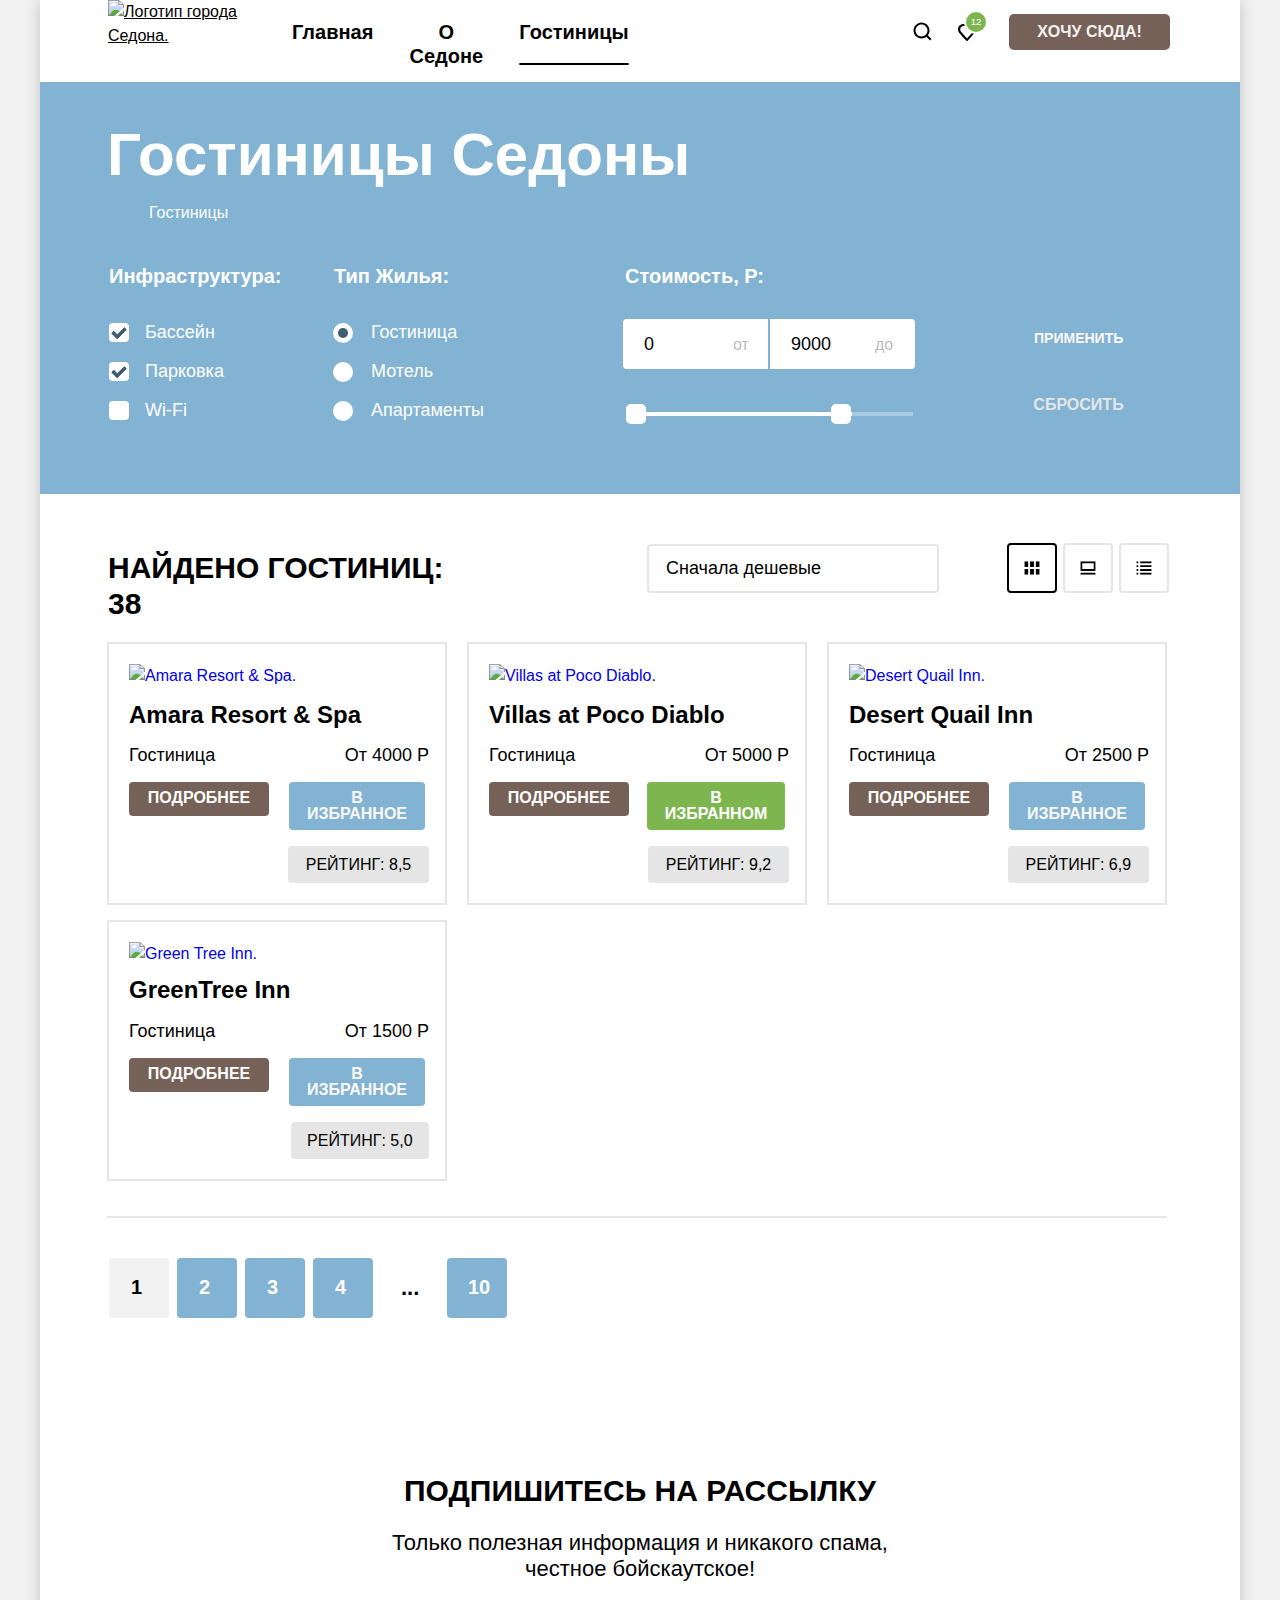
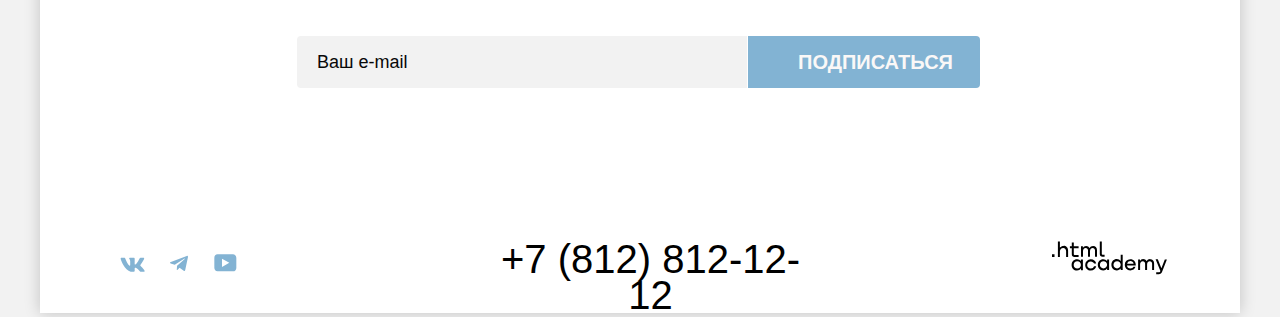
==== commit a5c399af: "finish" ====
--- a/catalog.html
+++ b/catalog.html
@@ -10,7 +10,6 @@
 </head>
 
 <body>
-
   <div class="pade-container">
     <header class="page-header">
       <div class="pade-header-container">
@@ -64,15 +63,11 @@
           </ul>
         </nav>
       </div>
-
     </header>
-
 
     <main class="main-container main-inner">
       <div class="main-inner-header">
         <h1 class="inner-header-title">Гостиницы Седоны</h1>
-
-
         <div class="breadcrumbs-item">
           <a class="home-link" href="index.html">
             <span class="visually-hidden">Главная</span>
@@ -81,15 +76,11 @@
           <span class="breadcrumbs-link">Гостиницы</span>
         </div>
 
-
         <section class="hotels-products" data-test="hotels-products">
-
           <h2 class="visually-hidden" hidden>Фильтры</h2>
           <form class="hotels-filter" action="https://echo.htmlacademy.ru/" method="get">
 
-
             <fieldset class="hotels-filter-group">
-
               <legend class="hotels-filter-title">Инфраструктура:</legend>
               <ul class="hotels-filter-list">
                 <li class="hotels-filter-item">
@@ -118,9 +109,7 @@
               </ul>
             </fieldset>
 
-
             <fieldset class="hotels-filter-group-i">
-
               <legend class="hotels-filter-title-h">Тип Жилья:</legend>
               <ul class="hotels-filter-list">
                 <li class="hotels-filter-item">
@@ -142,8 +131,7 @@
 
                 <li class="hotels-filter-item">
                   <label class="control-radio">
-                    <input class="visually-hidden control-input" type="radio" name="product-group" value="apartments"
-                      disabled>
+                    <input class="visually-hidden control-input" type="radio" name="product-group" value="apartments">
                     <span class="control-mark-radio"></span>
                     <span class="control-label">Апартаменты</span>
                   </label>
@@ -151,13 +139,8 @@
               </ul>
             </fieldset>
 
-
-
-
-
             <fieldset class="hotels-filter-group-c">
               <legend class="hotels-filter-title-c">Стоимость, Р:</legend>
-
 
               <div class="range">
                 <div class="range-wrapper-inputs">
@@ -310,199 +293,196 @@
             </div>
 
             <div class="rating-top">
-              <div class="rating-stars-four"></div>
-              <span class="visually-hidden">Рейтинг отеля четыре звезды</span>
+              <div class="rating-stars-four">
+                <span class="visually-hidden">Рейтинг отеля четыре звезды</span>
+              </div>
               <div class="rating">РЕЙТИНГ: 8,5</div>
             </div>
-          </li>
-
-          <li class="hotels-item">
-            <a class="hotels-card-link" href="#">
-              <img class="hotels-card-image" src="./images/hotel-2.jpg" alt="Villas at Poco Diablo." height="212"
-                width="300">
-              <h3 class="hotels-card-title">Villas at Poco Diablo</h3>
-            </a>
-            <div class="card">
-              <div class="hotels-card-description">Гостиница</div>
-              <div class="hotels-card-price">От 5000 P</div>
-            </div>
-            <div class="car">
-              <a class="hotels-card-button button" href="#">Подробнее</a>
-              <a class="favorites-button-top button" href="#">В Избранном</a>
-            </div>
-            <div class="rating-top">
-              <div class="rating-stars-four"></div>
-              <span class="visually-hidden">Рейтинг отеля четыре звезды</span>
-              <div class="rating">РЕЙТИНГ: 9,2</div>
-            </div>
-          </li>
-
-
-          <li class="hotels-item">
-            <a class="hotels-card-link" href="#">
-              <img class="hotels-card-image" src="./images/hotel-3.jpg" alt="Desert Quail Inn." height="212"
-                width="300">
-              <h3 class="hotels-card-title-i">Desert Quail Inn</h3>
-            </a>
-            <div class="card">
-              <div class="hotels-card-description">Гостиница</div>
-              <div class="hotels-card-price">От 2500 P</div>
-            </div>
-            <div class="car">
-              <a class="hotels-card-button button" href="#">Подробнее</a>
-              <a class="favorites-button button" href="#">В Избранное</a>
-            </div>
-            <div class="rating-top">
-              <div class="rating-stars-three"></div>
-              <span class="visually-hidden">Рейтинг отеля три звезды</span>
-              <div class="rating">РЕЙТИНГ: 6,9</div>
-            </div>
-          </li>
-
-
-
-          <li class="hotels-item">
-            <a class="hotels-card-link" href="#">
-              <img class="hotels-card-image" src="./images/hotel-4.jpg" alt="Green Tree Inn." height="212" width="300">
-              <h3 class="hotels-card-title-b"> GreenTree Inn </h3>
-            </a>
-            <div class="card">
-              <div class="hotels-card-description">Гостиница</div>
-              <div class="hotels-card-price">От 1500 P</div>
-            </div>
-            <div class="car">
-              <a class="hotels-card-button button" href="#">Подробнее</a>
-              <a class="favorites-button button" href="#">В Избранное </a>
-            </div>
-            <div class="rating-top">
-              <div class="rating-stars-two"></div>
-              <span class="visually-hidden">Рейтинг отеля две звезды</span>
-              <div class="rating"> РЕЙТИНГ: 5,0</div>
-            </div>
-          </li>
-        </ul>
-      </div>
-
-      <section class="pagination-container">
-        <h3 class="visually-hidden" hidden>Нумерация страниц</h3>
-        <ul class="pagination">
-          <li class="pagination-item">
-            <a class="pagination-link pagination-prev pagination-current">1
-              <span class="visually-hidden">Первая страница</span>
-            </a>
-          </li>
-
-
-          <li class="pagination-item">
-            <a class="pagination-link" href="#"> 2
-              <span class="visually-hidden">Вторая страница</span>
-            </a>
-          </li>
-          <li class="pagination-item">
-            <a class="pagination-link" href="#">3
-              <span class="visually-hidden">Третья страница</span>
-            </a>
-          </li>
-          <li class="pagination-item">
-            <a class="pagination-link" href="#">4
-              <span class="visually-hidden">Четвертая страница</span>
-            </a>
-          </li>
-          <li class="pagination-item">
-            <a class="pagination-link-i" href="#">...</a>
-            <span class="visually-hidden">Показать еще</span>
-          </li>
-          <li class="pagination-item">
-            <a class="pagination-link-b" href="#"> 10
-              <span class="visually-hidden">Десятая страница</span>
-            </a>
-          </li>
-        </ul>
-      </section>
-    </main>
-
-    <footer class="page-footer">
-      <section class="following-i">
-        <h2 class="following-title">ПОДПИШИТЕСЬ НА РАССЫЛКУ</h2>
-        <p class="following-descrition">Только полезная информация и никакого спама,<br> честное бойскаутское!</p>
-
-        <form class="following-from" action="https://echo.htmlacademy.ru/" method="post">
-
-          <div class="feedback">
-            <span class="following-from-name">
-              <label class="visually-hidden" for="user-email">Ваш e-mail</label>
-
-              <input class="field-email" placeholder="Ваш e-mail" type="email" name="user-email" id="user-email"
-                required>
-            </span>
-            <button class="button-submit" type="submit">ПОДПИСАТЬСЯ </button>
-            <span class="visually-hidden">Отправить</span>
-          </div>
-        </form>
-
-
-
-      </section>
-
-      <div class="page-footer-block">
-        <section class="footer-social">
-          <h2 class="visually-hidden">Социальные сети </h2>
-          <ul class="footer-social-list">
-
-            <li class="footer-social-item">
-              <a class="footer-social-link footer-social-vk" href="#">
-                <span class="visually-hidden">ВКонтакте</span>
-                <svg aria-hidden="true" focusable="false" width="25" height="15" viewBox="0 0 25 15" fill="currentColor"
-                  xmlns="http://www.w3.org/2000/svg">
-                  <path fill-rule="evenodd" clip-rule="evenodd"
-                    d="M24.1164 1.80445C24.2824 1.25845 24.1164 0.856445 23.3214 0.856445H20.6964C20.0284 0.856445 19.7204 1.20345 19.5534 1.58645C19.5534 1.58645 18.2184 4.78245 16.3274 6.85845C15.7154 7.46045 15.4374 7.65145 15.1034 7.65145C14.9364 7.65145 14.6854 7.46045 14.6854 6.91345V1.80445C14.6854 1.14845 14.5014 0.856445 13.9454 0.856445H9.81738C9.40038 0.856445 9.14938 1.16045 9.14938 1.44945C9.14938 2.07045 10.0954 2.21445 10.1924 3.96245V7.76045C10.1924 8.59345 10.0394 8.74444 9.70538 8.74444C8.81538 8.74444 6.65038 5.53345 5.36538 1.85945C5.11638 1.14445 4.86438 0.856445 4.19338 0.856445H1.56638C0.816382 0.856445 0.666382 1.20345 0.666382 1.58645C0.666382 2.26845 1.55638 5.65645 4.81138 10.1374C6.98138 13.1974 10.0364 14.8564 12.8194 14.8564C14.4884 14.8564 14.6944 14.4884 14.6944 13.8534V11.5404C14.6944 10.8034 14.8524 10.6564 15.3814 10.6564C15.7714 10.6564 16.4384 10.8484 17.9964 12.3234C19.7764 14.0724 20.0694 14.8564 21.0714 14.8564H23.6964C24.4464 14.8564 24.8224 14.4884 24.6064 13.7604C24.3684 13.0364 23.5184 11.9854 22.3914 10.7384C21.7794 10.0284 20.8614 9.26345 20.5824 8.88045C20.1934 8.38945 20.3044 8.17044 20.5824 7.73345C20.5824 7.73345 23.7824 3.30745 24.1154 1.80445H24.1164Z"
-                    fill="currentColor" />
-                </svg>
-              </a>
-            </li>
-
-            <li class="footer-social-item">
-              <a class="footer-social-link footer-social-tm" href="#">
-                <span class="visually-hidden">Телеграмм</span>
-                <svg aria-hidden="true" focusable="false" width="18" height="17" viewBox="0 0 18 17" fill="currentColor"
-                  xmlns="http://www.w3.org/2000/svg">
-                  <path
-                    d="M16.785 0.955705L0.840489 7.1042C-0.247661 7.54126 -0.241365 8.14828 0.640845 8.41897L4.73445 9.69597L14.2058 3.72014C14.6537 3.44766 15.0629 3.59424 14.7265 3.89281L7.05283 10.8183H7.05103L7.05283 10.8192L6.77045 15.0387C7.18413 15.0387 7.36669 14.8489 7.59871 14.625L9.58705 12.6915L13.7229 15.7464C14.4855 16.1664 15.0332 15.9506 15.2229 15.0405L17.9379 2.2453C18.2158 1.13107 17.5126 0.626562 16.785 0.955705Z"
-                    fill="currentColor" />
-                </svg>
-              </a>
-            </li>
-            <li class="footer-social-item">
-              <a class="footer-social-link footer-social-youtube" href="#">
-                <span class="visually-hidden">Ютуб</span>
-                <svg width="23" height="18" viewBox="0 0 23 18" fill="currentColor" xmlns="http://www.w3.org/2000/svg">
-                  <path
-                    d="M18.9402 0.356445H3.50738C1.64668 0.356445 0.333252 1.9502 0.333252 3.75645V13.8502C0.333252 15.7627 1.64668 17.3564 3.50738 17.3564H19.1591C20.8009 17.3564 22.3333 15.7627 22.3333 13.9564V3.75645C22.1143 1.9502 20.8009 0.356445 18.9402 0.356445ZM7.99494 12.8939V4.81894L15.3283 8.85645L7.99494 12.8939Z"
-                    fill="currentColor" />
-                </svg>
-              </a>
-            </li>
-
-          </ul>
-        </section>
-
-        <section class="footer-contacts">
-          <h2 class="visually-hidden">Контакты</h2>
-          <a class="footer-contacts-phone" href="tel:+78128121212"> +7 (812) 812-12-12</a>
-        </section>
-
-        <section class="footer-link">
-          <h2 class="visually-hidden">Сcылка на академию</h2>
-          <a class="html-academy-link" href=" https://htmlacademy.ru/">
-            <svg xmlns="http://www.w3.org/2000/svg" width="115" height="34" fill="none" class="academy-logo">
-              <path fill="#000"
-                d="M0 13.3v2.6h2.5v-2.6H0Zm11.6-8.4c-1.6 0-2.8.7-3.6 1.7h-.1V.4h-2v15.5h2v-5.3C7.9 8.5 9.2 7 11.2 7c1.8 0 2.9 1.4 2.9 3.2v5.7h2V9.8c.1-3-1.8-5-4.5-5Zm15 .3h-4.8V1.5h-2v3.8h-1.9v2h1.9v6c0 1.7 1 2.7 2.7 2.7h4.1v-2h-3.7c-.7 0-1.1-.4-1.1-1.1V7.2h4.8v-2ZM41.1 5c-1.6 0-2.9.8-3.5 2h-.1a3.7 3.7 0 0 0-3.4-2c-1.4 0-2.5.8-3.1 1.8h-.1V5.2H29v10.6h2v-5.4c0-2 1-3.5 2.6-3.5 1.5 0 2.4 1 2.4 2.6v6.3h2v-5.6c0-2.4 1.4-3.3 2.6-3.3 1.5 0 2.4 1 2.4 2.6v6.3h2V9.3c.1-2.5-1.4-4.3-3.9-4.3Zm6.7 8c0 1.8 1 2.8 2.8 2.8h2v-2h-1.7c-.7 0-1.1-.4-1.1-1.1V.4h-2V13Zm-18.9 7a4.9 4.9 0 0 0-3.9-1.7c-3.1 0-5.4 2.3-5.4 5.6s2.3 5.6 5.4 5.6c1.8 0 3-.8 3.8-2h.1v1.7h2V18.6h-2V20Zm-3.6 7.5c-2.2 0-3.6-1.6-3.6-3.6s1.4-3.6 3.6-3.6 3.6 1.6 3.6 3.6c0 1.9-1.4 3.6-3.6 3.6Zm18.9-5.1c-.5-2.4-2.6-4.1-5.4-4.1a5.4 5.4 0 0 0-5.6 5.6c0 3 2.2 5.6 5.6 5.6 2.8 0 4.9-1.8 5.4-4.2h-2.1a3.4 3.4 0 0 1-3.3 2.3c-2.2 0-3.6-1.6-3.6-3.6s1.4-3.6 3.6-3.6c1.6 0 2.8 1 3.3 2.2h2.1v-.2ZM55.1 20a4.9 4.9 0 0 0-3.9-1.8c-3.1 0-5.4 2.3-5.4 5.6s2.3 5.6 5.4 5.6c1.8 0 3-.8 3.8-2h.1v1.7h2V18.6h-2V20Zm-3.6 7.4c-2.2 0-3.6-1.6-3.6-3.6s1.4-3.6 3.6-3.6 3.6 1.6 3.6 3.6c0 1.9-1.5 3.6-3.6 3.6Zm17.2-7.3a5 5 0 0 0-3.9-2c-3.1 0-5.4 2.4-5.4 5.7s2.2 5.6 5.4 5.6c1.7 0 3-.8 3.8-1.8h.1v1.5h2V13.8h-2v6.4Zm-3.6 7.3c-2.2 0-3.6-1.6-3.6-3.6s1.4-3.6 3.6-3.6 3.6 1.6 3.6 3.6c-.1 2-1.5 3.6-3.6 3.6Zm13.2-9.2a5.4 5.4 0 0 0-5.5 5.6c0 3 2.1 5.6 5.5 5.6 2.5 0 4.5-1.3 5.2-3.6h-2.1c-.5 1-1.6 1.6-3 1.6-1.9 0-3.3-1.3-3.4-3h8.8c.2-3.5-2-6.2-5.5-6.2Zm0 1.9c1.7 0 3 1 3.3 2.6h-6.5a3.2 3.2 0 0 1 3.2-2.6Zm19.9-2a4 4 0 0 0-3.6 2h-.1c-.6-1.1-1.8-2-3.4-2-1.4 0-2.5.8-3.1 1.9v-1.5h-1.9v10.6h2v-5.4c0-2 1-3.4 2.6-3.5 1.5 0 2.4 1 2.4 2.6v6.3h2v-5.6c0-2.4 1.4-3.3 2.6-3.3 1.5 0 2.4 1 2.4 2.6v6.3h2v-6.5c.1-2.6-1.4-4.4-3.9-4.4Zm11.2 9.2-3.6-9h-2.2l4.8 11.7c-.3.9-.7 1.2-1.7 1.2h-2.5v2h2.5c1.8 0 2.8-.8 3.5-2.6l4.7-12.2h-2.1l-3.4 8.9Z" />
-            </svg>
-          </a>
-        </section>
-      </div>
-    </footer>
-  </div>
-</body>
-
-</html>+            </li>
+            
+            <li class="hotels-item">
+              <a class="hotels-card-link" href="#">
+                <img class="hotels-card-image" src="./images/hotel-2.jpg" alt="Villas at Poco Diablo." height="212" width="300">
+                <h3 class="hotels-card-title">Villas at Poco Diablo</h3>
+              </a>
+              <div class="card">
+                <div class="hotels-card-description">Гостиница</div>
+                <div class="hotels-card-price">От 5000 P</div>
+              </div>
+              <div class="car">
+                <a class="hotels-card-button button" href="#">Подробнее</a>
+                <a class="favorites-button-top button" href="#">В Избранном</a>
+              </div>
+              <div class="rating-top">
+                <div class="rating-stars-four">
+                  <span class="visually-hidden">Рейтинг отеля четыре звезды</span>
+                </div>
+                <div class="rating">РЕЙТИНГ: 9,2</div>
+              </div>
+            </li>
+            
+            
+            <li class="hotels-item">
+              <a class="hotels-card-link" href="#">
+                <img class="hotels-card-image" src="./images/hotel-3.jpg" alt="Desert Quail Inn." height="212" width="300">
+                <h3 class="hotels-card-title-i">Desert Quail Inn</h3>
+              </a>
+              <div class="card">
+                <div class="hotels-card-description">Гостиница</div>
+                <div class="hotels-card-price">От 2500 P</div>
+              </div>
+              <div class="car">
+                <a class="hotels-card-button button" href="#">Подробнее</a>
+                <a class="favorites-button button" href="#">В Избранное</a>
+              </div>
+              <div class="rating-top">
+                <div class="rating-stars-three">
+                  <span class="visually-hidden">Рейтинг отеля три звезды</span>
+                </div>
+                <div class="rating">РЕЙТИНГ: 6,9</div>
+              </div>
+            </li>
+            
+            <li class="hotels-item-b">
+              <a class="hotels-card-link-b" href="#">
+                <img class="hotels-card-image" src="./images/hotel-4.jpg" alt="Green Tree Inn." height="212" width="300">
+                <h3 class="hotels-card-title-b"> GreenTree Inn </h3>
+              </a>
+              <div class="card">
+                <div class="hotels-card-description">Гостиница</div>
+                <div class="hotels-card-price">От 1500 P</div>
+              </div>
+              <div class="car">
+                <a class="hotels-card-button button" href="#">Подробнее</a>
+                <a class="favorites-button button" href="#">В Избранное </a>
+              </div>
+              <div class="rating-top">
+                <div class="rating-stars-two">
+                  <span class="visually-hidden">Рейтинг отеля две звезды</span>
+                </div>
+                <div class="rating"> РЕЙТИНГ: 5,0</div>
+              </div>
+            </li>
+            </ul>
+            </div>
+            <section class="pagination-container">
+              <h3 class="visually-hidden" hidden>Нумерация страниц</h3>
+              <ul class="pagination">
+                <li class="pagination-item">
+                  <a class="pagination-link pagination-prev pagination-current">1
+                    <span class="visually-hidden">Первая страница</span>
+                  </a>
+                </li>
+            
+                <li class="pagination-item">
+                  <a class="pagination-link" href="#"> 2
+                    <span class="visually-hidden">Вторая страница</span>
+                  </a>
+                </li>
+                <li class="pagination-item">
+                  <a class="pagination-link" href="#">3
+                    <span class="visually-hidden">Третья страница</span>
+                  </a>
+                </li>
+                <li class="pagination-item">
+                  <a class="pagination-link" href="#">4
+                    <span class="visually-hidden">Четвертая страница</span>
+                  </a>
+                </li>
+                <li class="pagination-item">
+                  <a class="pagination-link-i" href="#">...</a>
+                  <span class="visually-hidden">Показать еще</span>
+                </li>
+                <li class="pagination-item">
+                  <a class="pagination-link-b" href="#"> 10
+                    <span class="visually-hidden">Десятая страница</span>
+                  </a>
+                </li>
+              </ul>
+            </section>
+            </main>
+            
+            <footer class="page-footer">
+              <section class="following-i">
+                <h2 class="following-title">ПОДПИШИТЕСЬ НА РАССЫЛКУ</h2>
+                <p class="following-descrition">Только полезная информация и никакого спама,<br> честное бойскаутское!</p>
+            
+                <form class="following-from" action="https://echo.htmlacademy.ru/" method="post">
+            
+                  <div class="feedback">
+                    <span class="following-from-name">
+                      <label class="visually-hidden" for="user-email">Ваш e-mail</label>
+            
+                      <input class="field-email" placeholder="Ваш e-mail" type="email" name="user-email" id="user-email" required>
+                    </span>
+                    <button class="button-submit" type="submit">ПОДПИСАТЬСЯ </button>
+                    <span class="visually-hidden">Отправить</span>
+                  </div>
+                </form>
+            
+            
+            
+              </section>
+            
+              <div class="page-footer-block">
+                <section class="footer-social">
+                  <h2 class="visually-hidden">Социальные сети </h2>
+                  <ul class="footer-social-list">
+            
+                    <li class="footer-social-item">
+                      <a class="footer-social-link footer-social-vk" href="#">
+                        <span class="visually-hidden">ВКонтакте</span>
+                        <svg aria-hidden="true" focusable="false" width="25" height="15" viewBox="0 0 25 15" fill="currentColor"
+                          xmlns="http://www.w3.org/2000/svg">
+                          <path fill-rule="evenodd" clip-rule="evenodd"
+                            d="M24.1164 1.80445C24.2824 1.25845 24.1164 0.856445 23.3214 0.856445H20.6964C20.0284 0.856445 19.7204 1.20345 19.5534 1.58645C19.5534 1.58645 18.2184 4.78245 16.3274 6.85845C15.7154 7.46045 15.4374 7.65145 15.1034 7.65145C14.9364 7.65145 14.6854 7.46045 14.6854 6.91345V1.80445C14.6854 1.14845 14.5014 0.856445 13.9454 0.856445H9.81738C9.40038 0.856445 9.14938 1.16045 9.14938 1.44945C9.14938 2.07045 10.0954 2.21445 10.1924 3.96245V7.76045C10.1924 8.59345 10.0394 8.74444 9.70538 8.74444C8.81538 8.74444 6.65038 5.53345 5.36538 1.85945C5.11638 1.14445 4.86438 0.856445 4.19338 0.856445H1.56638C0.816382 0.856445 0.666382 1.20345 0.666382 1.58645C0.666382 2.26845 1.55638 5.65645 4.81138 10.1374C6.98138 13.1974 10.0364 14.8564 12.8194 14.8564C14.4884 14.8564 14.6944 14.4884 14.6944 13.8534V11.5404C14.6944 10.8034 14.8524 10.6564 15.3814 10.6564C15.7714 10.6564 16.4384 10.8484 17.9964 12.3234C19.7764 14.0724 20.0694 14.8564 21.0714 14.8564H23.6964C24.4464 14.8564 24.8224 14.4884 24.6064 13.7604C24.3684 13.0364 23.5184 11.9854 22.3914 10.7384C21.7794 10.0284 20.8614 9.26345 20.5824 8.88045C20.1934 8.38945 20.3044 8.17044 20.5824 7.73345C20.5824 7.73345 23.7824 3.30745 24.1154 1.80445H24.1164Z"
+                            fill="currentColor" />
+                        </svg>
+                      </a>
+                    </li>
+            
+                    <li class="footer-social-item">
+                      <a class="footer-social-link footer-social-tm" href="#">
+                        <span class="visually-hidden">Телеграмм</span>
+                        <svg aria-hidden="true" focusable="false" width="18" height="17" viewBox="0 0 18 17" fill="currentColor"
+                          xmlns="http://www.w3.org/2000/svg">
+                          <path
+                            d="M16.785 0.955705L0.840489 7.1042C-0.247661 7.54126 -0.241365 8.14828 0.640845 8.41897L4.73445 9.69597L14.2058 3.72014C14.6537 3.44766 15.0629 3.59424 14.7265 3.89281L7.05283 10.8183H7.05103L7.05283 10.8192L6.77045 15.0387C7.18413 15.0387 7.36669 14.8489 7.59871 14.625L9.58705 12.6915L13.7229 15.7464C14.4855 16.1664 15.0332 15.9506 15.2229 15.0405L17.9379 2.2453C18.2158 1.13107 17.5126 0.626562 16.785 0.955705Z"
+                            fill="currentColor" />
+                        </svg>
+                      </a>
+                    </li>
+                    <li class="footer-social-item">
+                      <a class="footer-social-link footer-social-youtube" href="#">
+                        <span class="visually-hidden">Ютуб</span>
+                        <svg width="23" height="18" viewBox="0 0 23 18" fill="currentColor" xmlns="http://www.w3.org/2000/svg">
+                          <path
+                            d="M18.9402 0.356445H3.50738C1.64668 0.356445 0.333252 1.9502 0.333252 3.75645V13.8502C0.333252 15.7627 1.64668 17.3564 3.50738 17.3564H19.1591C20.8009 17.3564 22.3333 15.7627 22.3333 13.9564V3.75645C22.1143 1.9502 20.8009 0.356445 18.9402 0.356445ZM7.99494 12.8939V4.81894L15.3283 8.85645L7.99494 12.8939Z"
+                            fill="currentColor" />
+                        </svg>
+                      </a>
+                    </li>
+            
+                  </ul>
+                </section>
+            
+                <section class="footer-contacts">
+                  <h2 class="visually-hidden">Контакты</h2>
+                  <a class="footer-contacts-phone" href="tel:+78128121212"> +7 (812) 812-12-12</a>
+                </section>
+            
+                <section class="footer-link">
+                  <h2 class="visually-hidden">Сcылка на академию</h2>
+                  <a class="html-academy-link" href=" https://htmlacademy.ru/">
+                    <svg xmlns="http://www.w3.org/2000/svg" width="115" height="34" fill="none" class="academy-logo">
+                      <path fill="#000"
+                        d="M0 13.3v2.6h2.5v-2.6H0Zm11.6-8.4c-1.6 0-2.8.7-3.6 1.7h-.1V.4h-2v15.5h2v-5.3C7.9 8.5 9.2 7 11.2 7c1.8 0 2.9 1.4 2.9 3.2v5.7h2V9.8c.1-3-1.8-5-4.5-5Zm15 .3h-4.8V1.5h-2v3.8h-1.9v2h1.9v6c0 1.7 1 2.7 2.7 2.7h4.1v-2h-3.7c-.7 0-1.1-.4-1.1-1.1V7.2h4.8v-2ZM41.1 5c-1.6 0-2.9.8-3.5 2h-.1a3.7 3.7 0 0 0-3.4-2c-1.4 0-2.5.8-3.1 1.8h-.1V5.2H29v10.6h2v-5.4c0-2 1-3.5 2.6-3.5 1.5 0 2.4 1 2.4 2.6v6.3h2v-5.6c0-2.4 1.4-3.3 2.6-3.3 1.5 0 2.4 1 2.4 2.6v6.3h2V9.3c.1-2.5-1.4-4.3-3.9-4.3Zm6.7 8c0 1.8 1 2.8 2.8 2.8h2v-2h-1.7c-.7 0-1.1-.4-1.1-1.1V.4h-2V13Zm-18.9 7a4.9 4.9 0 0 0-3.9-1.7c-3.1 0-5.4 2.3-5.4 5.6s2.3 5.6 5.4 5.6c1.8 0 3-.8 3.8-2h.1v1.7h2V18.6h-2V20Zm-3.6 7.5c-2.2 0-3.6-1.6-3.6-3.6s1.4-3.6 3.6-3.6 3.6 1.6 3.6 3.6c0 1.9-1.4 3.6-3.6 3.6Zm18.9-5.1c-.5-2.4-2.6-4.1-5.4-4.1a5.4 5.4 0 0 0-5.6 5.6c0 3 2.2 5.6 5.6 5.6 2.8 0 4.9-1.8 5.4-4.2h-2.1a3.4 3.4 0 0 1-3.3 2.3c-2.2 0-3.6-1.6-3.6-3.6s1.4-3.6 3.6-3.6c1.6 0 2.8 1 3.3 2.2h2.1v-.2ZM55.1 20a4.9 4.9 0 0 0-3.9-1.8c-3.1 0-5.4 2.3-5.4 5.6s2.3 5.6 5.4 5.6c1.8 0 3-.8 3.8-2h.1v1.7h2V18.6h-2V20Zm-3.6 7.4c-2.2 0-3.6-1.6-3.6-3.6s1.4-3.6 3.6-3.6 3.6 1.6 3.6 3.6c0 1.9-1.5 3.6-3.6 3.6Zm17.2-7.3a5 5 0 0 0-3.9-2c-3.1 0-5.4 2.4-5.4 5.7s2.2 5.6 5.4 5.6c1.7 0 3-.8 3.8-1.8h.1v1.5h2V13.8h-2v6.4Zm-3.6 7.3c-2.2 0-3.6-1.6-3.6-3.6s1.4-3.6 3.6-3.6 3.6 1.6 3.6 3.6c-.1 2-1.5 3.6-3.6 3.6Zm13.2-9.2a5.4 5.4 0 0 0-5.5 5.6c0 3 2.1 5.6 5.5 5.6 2.5 0 4.5-1.3 5.2-3.6h-2.1c-.5 1-1.6 1.6-3 1.6-1.9 0-3.3-1.3-3.4-3h8.8c.2-3.5-2-6.2-5.5-6.2Zm0 1.9c1.7 0 3 1 3.3 2.6h-6.5a3.2 3.2 0 0 1 3.2-2.6Zm19.9-2a4 4 0 0 0-3.6 2h-.1c-.6-1.1-1.8-2-3.4-2-1.4 0-2.5.8-3.1 1.9v-1.5h-1.9v10.6h2v-5.4c0-2 1-3.4 2.6-3.5 1.5 0 2.4 1 2.4 2.6v6.3h2v-5.6c0-2.4 1.4-3.3 2.6-3.3 1.5 0 2.4 1 2.4 2.6v6.3h2v-6.5c.1-2.6-1.4-4.4-3.9-4.4Zm11.2 9.2-3.6-9h-2.2l4.8 11.7c-.3.9-.7 1.2-1.7 1.2h-2.5v2h2.5c1.8 0 2.8-.8 3.5-2.6l4.7-12.2h-2.1l-3.4 8.9Z" />
+                    </svg>
+                  </a>
+                </section>
+              </div>
+            </footer>
+            </div>
+            </body>
+            
+            </html>--- a/styles/styles.css
+++ b/styles/styles.css
@@ -37,6 +37,8 @@
   color: rgba(0, 0, 0, 1);
   background-color: rgba(255, 255, 255, 1);
   flex-wrap: wrap;
+  box-shadow: 0 0 15px 0 rgba(0, 0, 0, 0.2);
+ 
 }
 
 .button {
@@ -90,14 +92,16 @@
   min-width: 1060px;
   justify-content: flex-start;
   list-style-type: none;
-  margin-top: 29px;
-  margin-left: 65px;
-  margin-right: 73px;
+  margin-top: 30px;
+  margin-left: 67px;
+  margin-right: 72px;
+  box-sizing: border-box;
+  
 }
 
 .hotels-card-title {
   margin-top: 13px;
-  margin-bottom: 17px;
+  margin-bottom: 16px;
   font-size: 24px;
   line-height: 28px;
   color: rgba(0, 0, 0, 1);
@@ -114,8 +118,8 @@
 }
 
 .hotels-card-title-b {
-  margin-left: 1px;
-  margin-top: 6px;
+  margin-left: 0;
+  margin-top: 10px;
   margin-bottom: 17px;
   font-size: 24px;
   line-height: 28px;
@@ -143,7 +147,7 @@
   width: 160px;
   gap: 8px;
   flex-wrap: wrap;
-  margin-top: -22px;
+  margin-top: -17px;
   margin-left: -11px;
 }
 
@@ -399,7 +403,6 @@
   display: block;
   width: 60px;
   min-height: 2px;
-  background-color: rgba(0, 0, 0, 1);
   position: relative;
   left: 87px;
   bottom: -30px;
@@ -412,7 +415,6 @@
     display: block;
     width: 60px;
     min-height: 2px;
-    background-color: rgba(0, 0, 0, 1);
     position: relative;
     left: 87px;
     bottom: -30px;
@@ -425,7 +427,6 @@
   display: block;
   width: 60px;
   min-height: 2px;
-  background-color: rgba(0, 0, 0, 1);
   position: relative;
   left: 87px;
   bottom: -30px;
@@ -824,6 +825,15 @@
   text-decoration: none;
 }
 
+.hotels-card-link-b {
+  text-decoration: none;
+  margin-top: 3px;
+}
+
+
+
+
+
 .following-title {
   font-size: 30px;
   line-height: 36px;
@@ -856,7 +866,7 @@
   font-size: 18px;
   line-height: 21px;
   font-weight: 400;
-  margin-bottom: 4px;
+  margin-bottom: 12px;
 }
 
 .feedback {
@@ -868,8 +878,8 @@
   line-height: 36px;
   font-weight: 700;
   text-transform: uppercase;
-  margin-top: 56px;
-  margin-left: -2px;
+  margin-top: 54px;
+  margin-left: -4px;
 }
 
 .button-submit {
@@ -914,12 +924,12 @@
   text-decoration: none;
   width: 191px;
   min-height: 36px;
-  font-size: 15px;
+  font-size: 14px;
   line-height: 20px;
   font-weight: 600;
-  margin-left: -44px;
-  margin-top: 33px;
-  padding: 9px 50px;
+  margin-left: -43px;
+  margin-top: 37px;
+  padding: 8px 51px;
   height: fit-content;
 }
 
@@ -957,13 +967,11 @@
   height: fit-content;
 }
 
-.button-all:focus {
-  background-color: rgba(97, 80, 72, 1);
+.button-all:focus {  
   color: rgb(250, 248, 247);
 }
 
-.button-all:active {
-  background-color: rgba(117, 97, 87, 1);
+.button-all:active {  
   color: rgb(250, 248, 247);
 }
 
@@ -986,29 +994,29 @@
   height: fit-content;
   border: none;
   border-radius: 4px;
-  color: rgb(250, 248, 247);
+  color: rgba(255, 255, 255, 1);
   background-color: rgba(117, 97, 87, 1);
   min-height: 18px;
   width: 106px;
   text-transform: uppercase;
   align-items: center;
-  padding: 9px 17px;
+  padding: 8px 17px;
 }
 
 .hotels-card-button:hover,
 .hotels-card-button:focus {
   background-color: rgba(97, 80, 72, 1);
-  color: rgb(250, 248, 247);
+  color: rgba(255, 255, 255, 1);
 }
 
 .hotels-card-button:active {
+  background-color: rgba(117, 97, 87, 1);
   color: rgba(255, 255, 255, 0.3);
-  background-color: rgba(117, 97, 87, 1);
 }
 
 .hotels-card-button:disabled {
   background-color: rgba(229, 229, 229, 1);
-  color: rgb(250, 248, 247);
+  color: rgba(255, 255, 255, 1);
 }
 
 .favorites-button {
@@ -1020,15 +1028,21 @@
   min-height: 18px;
   text-align: center;
   text-transform: uppercase;
-  padding: 10px 14px;
+  padding: 8px 15px;
   width: 106px;
 }
 
 .favorites-button:hover,
 .favorites-button:focus {
   background-color: rgba(104, 162, 202, 1);
-  color: rgb(250, 248, 247);
-}
+  color: rgb(255, 255, 255, 1);
+}
+
+.favorites-button:active {
+  background-color: rgba(130, 179, 211, 1);
+  color: rgba(255, 255, 255, 0.3);
+}
+
 
 .hotels-card-button-prefer:active {
   color: rgba(255, 255, 255, 0.3);
@@ -1050,8 +1064,8 @@
   text-align: center;
   text-transform: uppercase;
   margin: 0;
-  padding: 9px 14px;
-  width: 105px;
+  padding: 8px 16px;
+  width: 106px;
 }
 
 .favorites-button-top:hover,
@@ -1077,7 +1091,7 @@
 
 .following-from-name input {
   min-height: 100%;
-  width: 452px;
+  width: 410px;
   gap: 260px;
   color: rgba(0, 0, 0, 1);
   background-color: rgba(242, 242, 242, 1);
@@ -1093,7 +1107,7 @@
   display: flex;
   font-size: 14px;
   color: rgba(130, 179, 211, 1);
-  margin-top: 19px;
+  margin-top: 20px;
   font-family: "PT Sans", sans-serif;
   font-weight: 700;
   flex-wrap: wrap;
@@ -1118,7 +1132,16 @@
   font-family: "PT Sans", sans-serif;
   flex-wrap: wrap;
   max-width: 333px;
-  margin-top: 19px;
+  margin-top: 20px;
+}
+
+
+.range-input {
+  -moz-appearance: textfield;
+}
+
+.select-control{
+  -webkit-appearance: none;
 }
 
 input.range-input-min {
@@ -1143,10 +1166,10 @@
   display: flex;
   width: 1099px;
   min-height: 50px;
-  margin-top: 32px;
+  margin-top: 33px;
   justify-content: space-between;
   flex-wrap: wrap;
-  margin-left: 31px;
+  margin-left: 28px;
 }
 
 .page-footer-block-i {
@@ -1208,11 +1231,9 @@
   flex-wrap: wrap;
 }
 
-.footer-social-item {
-  width: 47px;
-  text-align: center;
-  display: flex;
-  min-height: 40px;
+.footer-social-item {  
+  text-align: center;
+  display: flex; 
   flex-wrap: wrap;
   align-items: center;
   justify-content: center;  
@@ -1223,6 +1244,8 @@
   background-repeat: no-repeat;
   background-position: center;
   color: rgba(131, 179, 211, 1);
+  width: 23px;
+  padding: 10px 12px;
 }
 
 .footer-social-link:hover {
@@ -1245,6 +1268,7 @@
   background-size: cover;
   min-height: 412px;
   background-color:rgba(130, 179, 211, 1);
+  margin-top: -6px;
 }
 
 .rating-stars-four {
@@ -1313,18 +1337,18 @@
   font-size: 60px;
   line-height: 78px;
   flex-wrap: wrap;
-  padding-top: 29px;
+  padding-top: 34px;
   padding-left: 67px;
   color: rgba(255, 255, 255, 1);
   margin: auto;
-  padding-bottom: 15px;
+  padding-bottom: 12px;
 }
 
 .home-link {
   width: 12px;
   min-height: 12px;
-  margin-left: 67px;
-  margin-top: -2px;
+  margin-left: 68px;
+  margin-top: 1px;
   padding-left: 12px;
   background-image: url("../images/vectorhome.svg");
   background-size: contain;
@@ -1337,6 +1361,7 @@
   min-height: 10px;
   background-image: url("../images/arrow.svg");
   background-repeat: no-repeat;
+  margin-top: 2px;
 }
 
 .breadcrumbs-link {
@@ -1347,7 +1372,7 @@
   font-weight: 400;
   display: flex;
   padding-left: 11px;
-  margin-top: -7px;
+  margin-top: -4px;
 }
 
 .hotels-filter-item {
@@ -1412,7 +1437,7 @@
   align-items: flex-start;
   gap: 16px;
   flex-wrap: wrap;
-  margin-top: 25px;
+  margin-top: 27px;
 }
 
 .hotels-products {
@@ -1420,7 +1445,7 @@
   width: 1200px;
   flex-wrap: wrap;
   justify-content: flex-start;
-  margin-top: 42px;
+  margin-top: 41px;
 }
 
 .hotels-card-choice {
@@ -1462,7 +1487,7 @@
   padding: 0;
   list-style-type: none;
   margin-left: 54px;
-  margin-top: 45px;
+  margin-top: 46px;
   flex-wrap: wrap;
 }
 
@@ -1567,8 +1592,8 @@
   width: 292px;
   height: 49px;
   color: rgba(0, 0, 0, 1);
-  margin-left: 79px;
-  margin-top: -21px;
+  margin-left: 78px;
+  margin-top: -16px;
 }
 
 .select-control {
@@ -1730,6 +1755,10 @@
   pointer-events: none;
 }
 
+.control-radio:disabled + .control-input {
+  opacity: 0.3;
+}
+
 .control-radio:hover,
 .control-mark-radio:hover {
   opacity: 0.6;
@@ -1769,9 +1798,16 @@
   padding: 20px;
 }
 
+.hotels-item-b {
+  width: 296px;
+  background-color: rgba(255, 255, 255, 1);
+  border: 2px solid rgba(230, 230, 230, 1);
+  padding: 20px;
+  margin-top: -5px;
+}
+
 .hotels-list {
   display: flex;
-  justify-content: space-between;
   flex-wrap: wrap;
   color: rgba(0, 0, 0, 1);
   padding: 0;
@@ -1812,7 +1848,7 @@
   display: flex;
   width: 300px;
   justify-content: space-between;
-  margin-bottom: 9px;
+  margin-bottom: 4px;
   flex-wrap: wrap;
 }
 
@@ -1829,8 +1865,8 @@
   line-height: 36px;
   max-width: 1060px;
   min-height: 49px;
-  margin-left: -5px;
-  margin-top: -15px;
+  margin-left: -6px;
+  margin-top: -10px;
 }
 
 .hotels-filter-button {
@@ -1904,25 +1940,19 @@
   border: 3px solid rgba(131, 179, 211, 1);
  }
 
- .range-input-min:hover {
-  background-color: rgba(255, 255, 255, 1);
-}
-
-.range-input-min:active,
-.range-input-min:focus {
-  outline: none;
-  border: 3px solid rgba(131, 179, 211, 1);
+ .range-input:hover {
+  background-color: rgba(230, 230, 230, 1);
+}
+
+.range-input:focus {
+  outline: 3px solid rgba(131, 179, 211, 1);
+  background-color: rgba(230, 230, 230, 1);
  }
 
- .range-input-max:hover {
-  background-color: rgba(255, 255, 255, 1);
-}
-
-.range-input-max:active,
-.range-input-max:focus {
-  outline: none;
-  border: 3px solid rgba(131, 179, 211, 1);
- }
+ .range-input:active{
+  outline: 2px solid rgba(0, 0, 0, 1);
+  background-color: rgba(242, 242, 242, 1);
+}
 
 .toggle-min {
   top: -8px;
@@ -1945,7 +1975,7 @@
 .range-input {
   font-size: 18px;
   font-weight: 700;
-  margin-right: 1px;
+  margin-right: 2px;
   padding-left: 21px;
   border: none;
   width: 122px;
@@ -1955,7 +1985,7 @@
 .range-input-lable-min {
   position: absolute;
   content: "от";
-  top: 15px;
+  top: 14px;
   right: 161px;
   width: 20px;
   min-height: 20px;
@@ -1967,7 +1997,7 @@
 .range-input-lable-max {
   content: "до";
   top: 14px;
-  right: 20px;
+  right: 19px;
   position: absolute;
   width: 20px;
   min-height: 20px;
@@ -2493,7 +2523,7 @@
   border-radius: 5px;
   display: flex;
   width: 145px;
-  background-color: #756157;
+  background-color: rgba(117, 97, 87, 1);
   text-decoration: none;
   line-height: 20px;
   font-size: 16px;
@@ -2509,12 +2539,12 @@
 
 .btn:hover,
 .btn:focus {
-  background-color: rgba(217, 98, 24, 0.3);
+  background-color:  rgba(97, 80, 72, 1);
 }
 
 .btn:active {
   color: rgba(255, 255, 255, 0.3);
-  background-color: rgba(217, 98, 24, 0.3);
+  background-color: rgba(117, 97, 87, 1);
 }
 
 .btn:disabled {
@@ -2540,7 +2570,7 @@
 .navigation-item-manu-i {
   color: rgba(0, 0, 0, 1);
   text-decoration: underline;
-  text-underline-offset: 20px;
+  text-underline-offset: 19px;
   text-decoration-thickness: 2px;
   text-underline-position: under;
 }
@@ -2555,4 +2585,34 @@
   pointer-events: none;
   background-color: rgba(255, 255, 255, 1);
   color: rgba(117, 98, 87, 1);
- }+ }
+
+ .navigation-link:hover,
+ .navigation-link:focus {
+   color: rgba(117, 98, 87, 1);
+ }
+
+ .select-control {
+  background-color: rgba(255, 255, 255, 1);
+}
+
+.field-email:hover,
+.calendar-field:hover {
+  background-color: rgba(230, 230, 230, 1);
+}
+
+.field-email:focus,
+.calendar-field:focus {
+  outline: 3px solid rgba(131, 179, 211, 1);
+  background-color: rgba(230, 230, 230, 1);
+}
+
+.favorites-button,
+.hotels-card-button:active, button:focus {
+	outline: none;
+}
+
+.favorites-button,
+.hotels-card-button:-moz-focus-inner {
+	border: 0;
+}